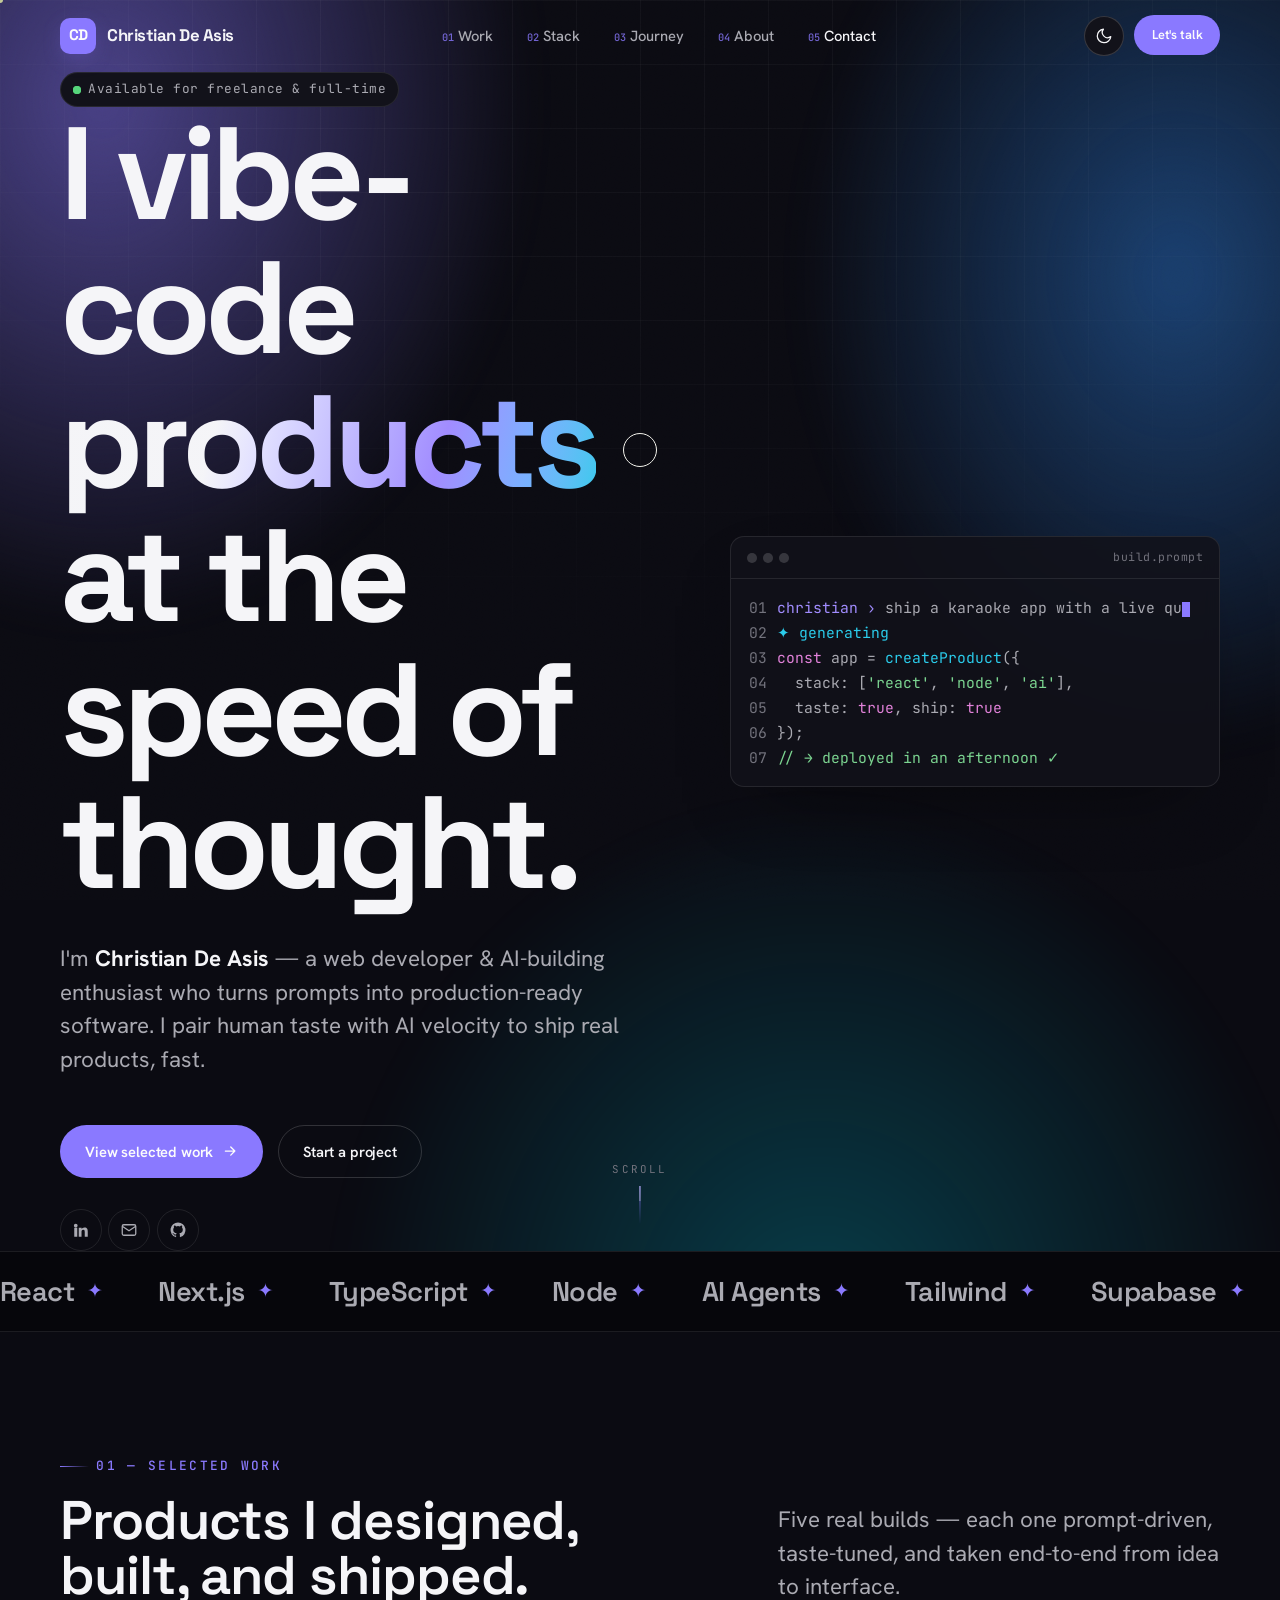
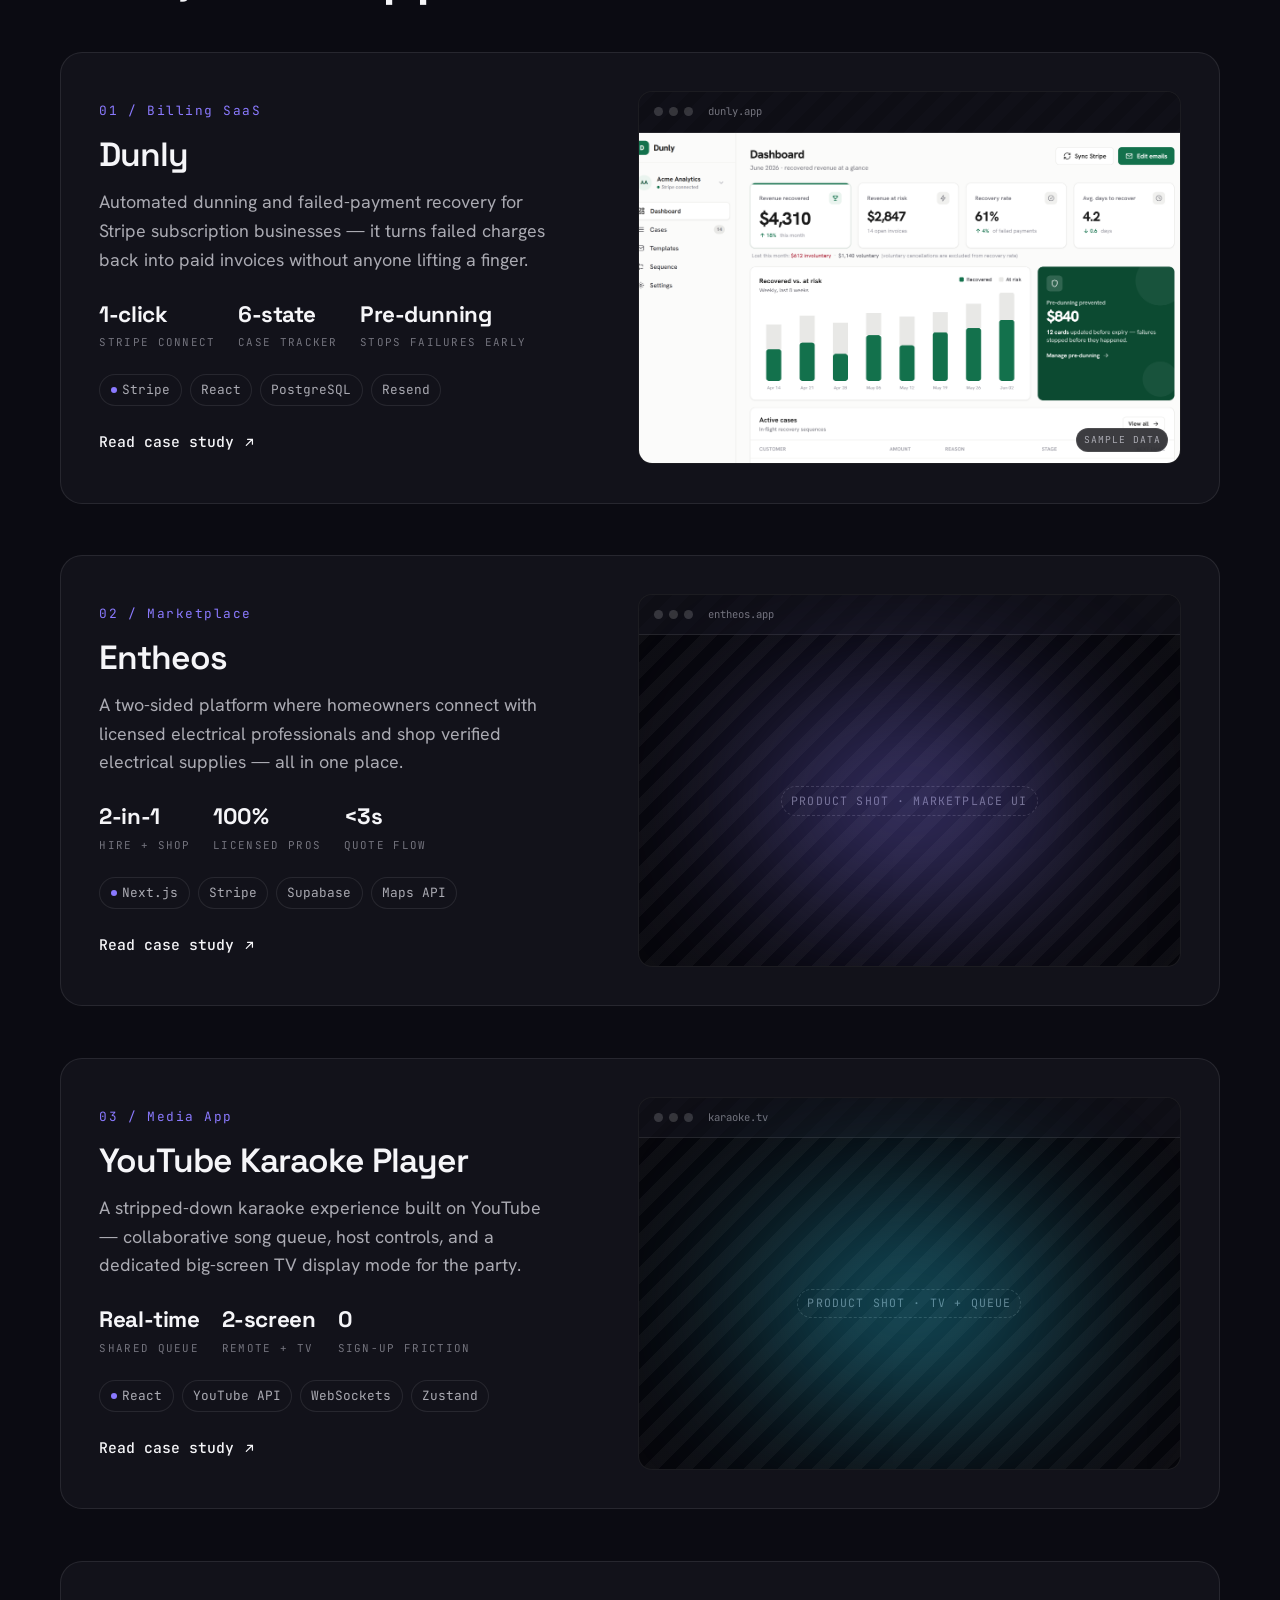
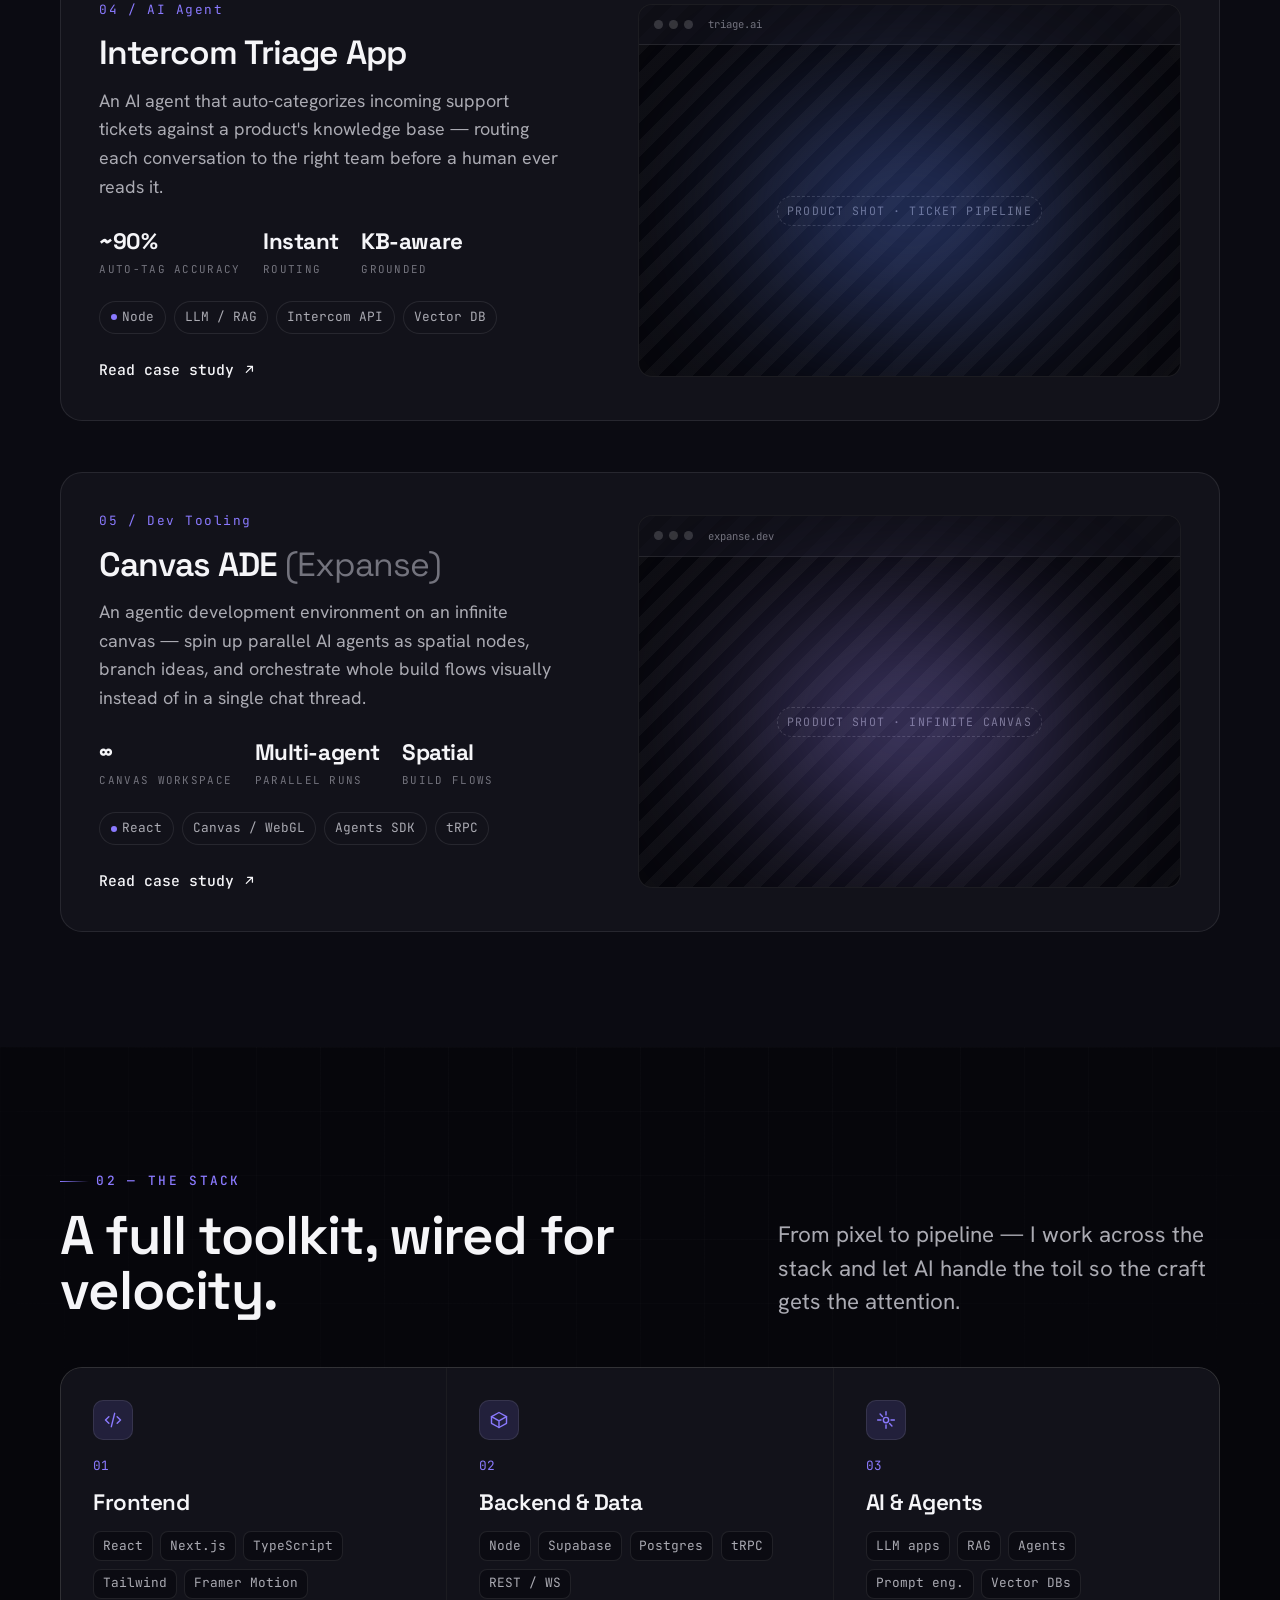
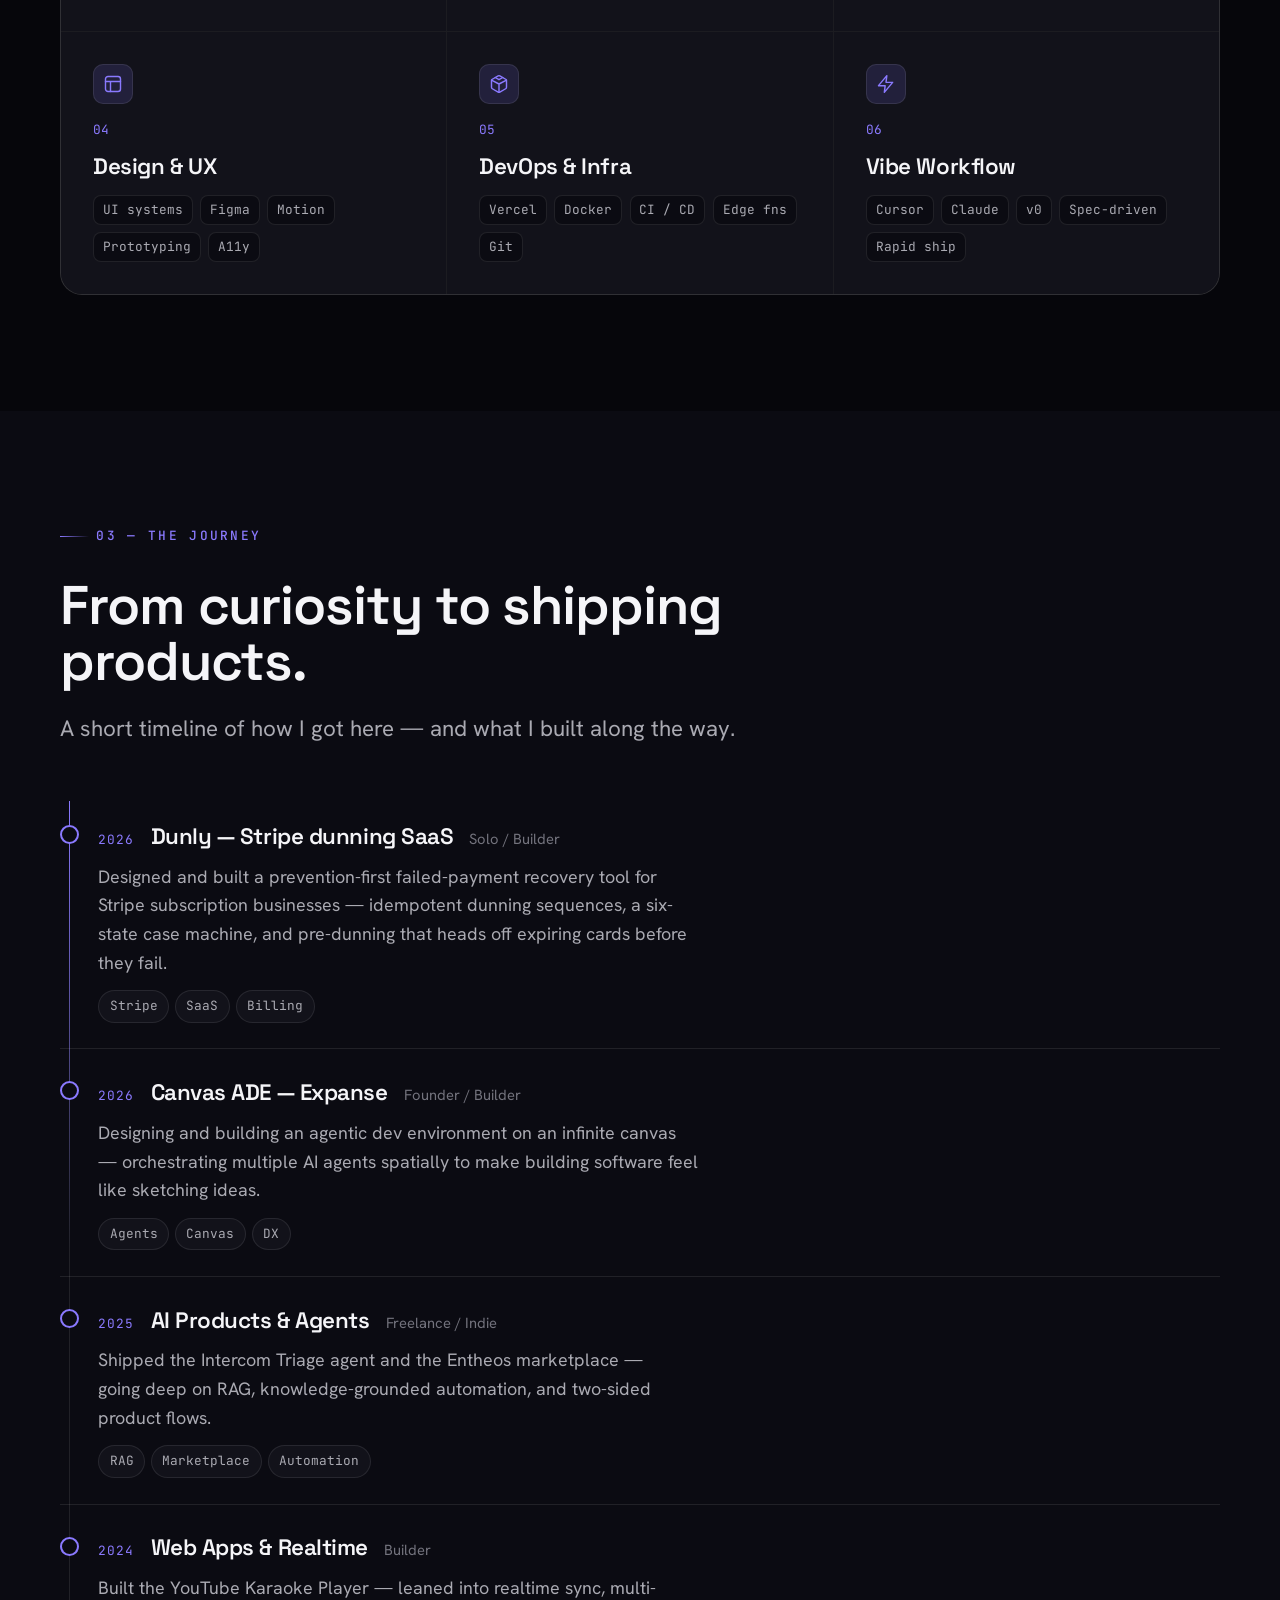
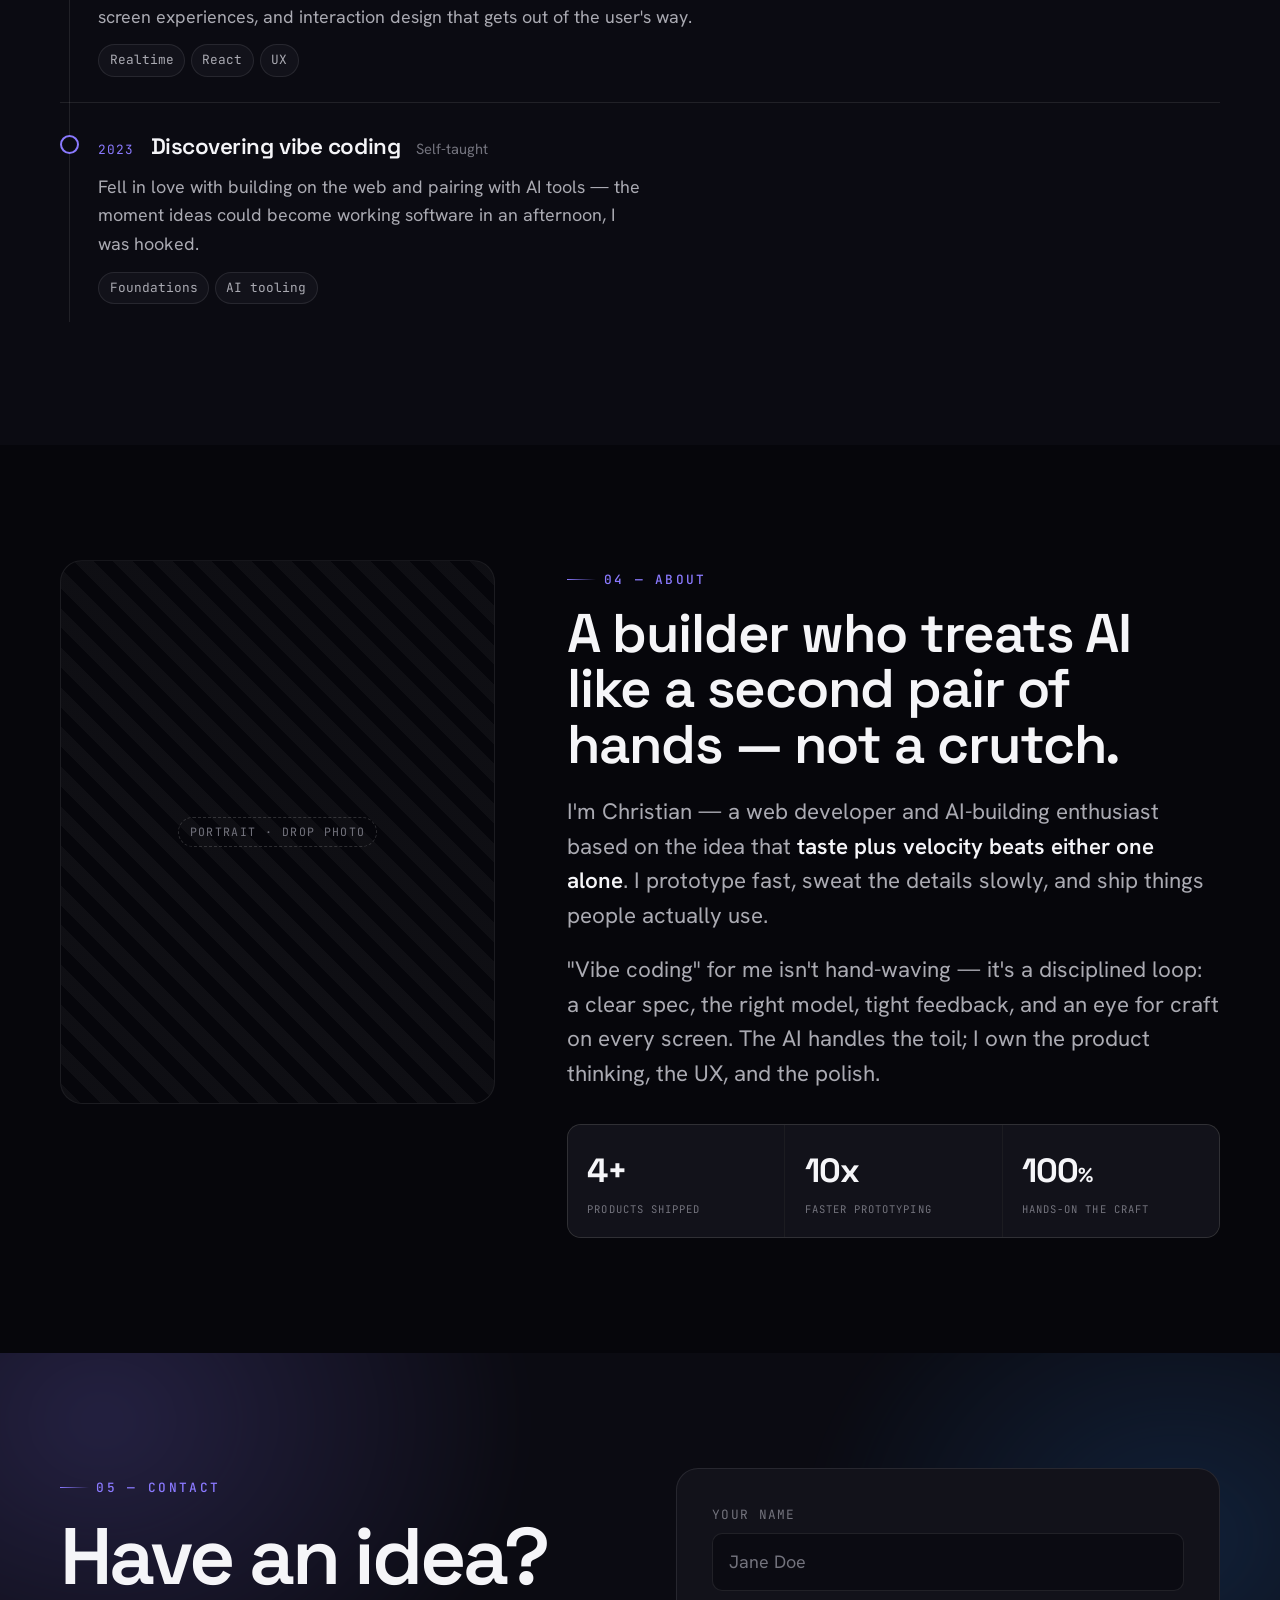
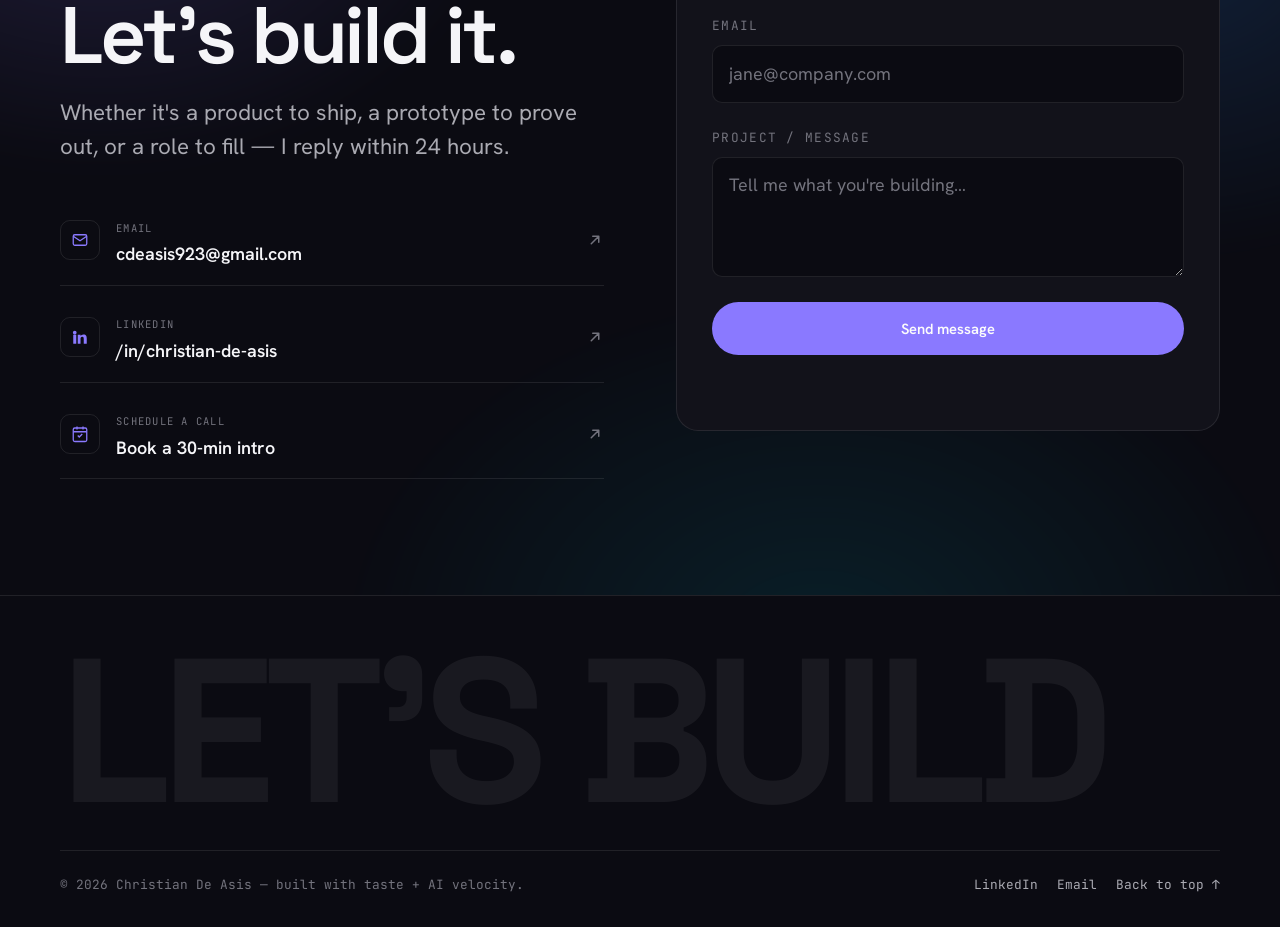
==== index.html @ cff709f7 "Initial commit: portfolio site + case studies" ====
<!DOCTYPE html>
<html lang="en" data-theme="dark">
<head>
<meta charset="UTF-8">
<meta name="viewport" content="width=device-width, initial-scale=1.0">
<title>Christian De Asis — AI Vibe Coder & Web Developer</title>
<meta name="description" content="Christian De Asis is a web developer and AI vibe coder turning prompts into production-ready software. Selected work: Entheos, YouTube Karaoke Player, Intercom Triage, Canvas ADE.">
<meta name="author" content="Christian De Asis">
<meta property="og:title" content="Christian De Asis — AI Vibe Coder & Web Developer">
<meta property="og:description" content="Turning prompts into production-ready software.">
<meta property="og:type" content="website">
<meta name="theme-color" content="#0c0c12">
<link rel="preconnect" href="https://fonts.googleapis.com">
<link rel="preconnect" href="https://fonts.gstatic.com" crossorigin>
<link rel="stylesheet" href="styles/portfolio.css?v=2">
</head>
<body>
<div class="progress"></div>
<div class="noise"></div>

<!-- ============ NAV ============ -->
<header class="nav">
  <div class="container nav-inner">
    <a href="#top" class="logo" aria-label="Christian De Asis — home">
      <span class="logo-mark">CD</span>
      <span class="hide-mobile">Christian&nbsp;De&nbsp;Asis</span>
    </a>
    <nav class="nav-links" aria-label="Primary">
      <a href="#work"><span class="num">01</span>Work</a>
      <a href="#skills"><span class="num">02</span>Stack</a>
      <a href="#timeline"><span class="num">03</span>Journey</a>
      <a href="#about"><span class="num">04</span>About</a>
      <a href="#contact"><span class="num">05</span>Contact</a>
    </nav>
    <div class="nav-right">
      <button class="theme-toggle" data-theme-toggle aria-label="Toggle color theme">
        <svg class="moon" viewBox="0 0 24 24" fill="none" stroke="currentColor" stroke-width="1.7" stroke-linecap="round" stroke-linejoin="round"><path d="M21 12.8A9 9 0 1 1 11.2 3a7 7 0 0 0 9.8 9.8Z"/></svg>
        <svg class="sun" viewBox="0 0 24 24" fill="none" stroke="currentColor" stroke-width="1.7" stroke-linecap="round" stroke-linejoin="round"><circle cx="12" cy="12" r="4.5"/><path d="M12 2v2M12 20v2M2 12h2M20 12h2M5 5l1.5 1.5M17.5 17.5 19 19M19 5l-1.5 1.5M6.5 17.5 5 19"/></svg>
      </button>
      <a href="#contact" class="btn btn-primary btn-sm hide-mobile" data-magnetic="0.3">Let's talk</a>
      <button class="menu-btn" data-menu-btn aria-label="Open menu"><span></span><span></span></button>
    </div>
  </div>
</header>

<!-- ============ MOBILE MENU ============ -->
<div class="mobile-menu">
  <a href="#work"><span class="num">01</span>Work</a>
  <a href="#skills"><span class="num">02</span>Stack</a>
  <a href="#timeline"><span class="num">03</span>Journey</a>
  <a href="#about"><span class="num">04</span>About</a>
  <a href="#contact"><span class="num">05</span>Contact</a>
</div>

<main id="top">

<!-- ============ HERO ============ -->
<section class="hero">
  <div class="hero-bg" aria-hidden="true">
    <div class="hero-mesh"></div>
    <div class="bg-grid"></div>
  </div>
  <div class="container hero-content">
    <div class="hero-grid">
      <div class="hero-left">
        <div data-reveal>
          <span class="avail"><span class="pulse"><i></i></span>Available for freelance &amp; full-time</span>
        </div>
        <h1 data-reveal style="--reveal-delay:.08s">
          I vibe-code <span class="gradient-text">products</span> at the speed of thought.
        </h1>
        <p class="lead hero-sub" data-reveal style="--reveal-delay:.16s">
          I'm <strong style="color:var(--text)">Christian De Asis</strong> — a web developer &amp; AI-building enthusiast who turns prompts into production-ready software. I pair human taste with AI velocity to ship real products, fast.
        </p>
        <div class="hero-cta" data-reveal style="--reveal-delay:.24s">
          <a href="#work" class="btn btn-primary" data-magnetic="0.35">
            View selected work
            <svg viewBox="0 0 24 24" fill="none" stroke="currentColor" stroke-width="2" stroke-linecap="round" stroke-linejoin="round"><path d="M5 12h14M13 6l6 6-6 6"/></svg>
          </a>
          <a href="#contact" class="btn btn-ghost" data-magnetic="0.25">Start a project</a>
        </div>
        <div class="hero-socials" data-reveal style="--reveal-delay:.3s">
          <a class="icon-link" href="https://www.linkedin.com/in/christian-de-asis-0092412aa/" target="_blank" rel="noopener" aria-label="LinkedIn">
            <svg viewBox="0 0 24 24" fill="currentColor"><path d="M4.98 3.5a2.5 2.5 0 1 1 0 5 2.5 2.5 0 0 1 0-5ZM3 9h4v12H3V9Zm6 0h3.8v1.7h.05c.53-1 1.83-2.05 3.77-2.05C20.4 8.65 21 11 21 14.1V21h-4v-6.1c0-1.45-.03-3.3-2-3.3-2 0-2.3 1.57-2.3 3.2V21H9V9Z"/></svg>
          </a>
          <a class="icon-link" href="mailto:cdeasis923@gmail.com" aria-label="Email">
            <svg viewBox="0 0 24 24" fill="none" stroke="currentColor" stroke-width="1.7"><rect x="3" y="5" width="18" height="14" rx="2"/><path d="m3 7 9 6 9-6"/></svg>
          </a>
          <a class="icon-link" href="#work" aria-label="GitHub">
            <svg viewBox="0 0 24 24" fill="currentColor"><path d="M12 2a10 10 0 0 0-3.16 19.49c.5.09.68-.22.68-.48l-.01-1.7c-2.78.6-3.37-1.34-3.37-1.34-.45-1.16-1.11-1.47-1.11-1.47-.91-.62.07-.6.07-.6 1 .07 1.53 1.03 1.53 1.03.9 1.53 2.36 1.09 2.94.83.09-.65.35-1.09.63-1.34-2.22-.25-4.55-1.11-4.55-4.94 0-1.09.39-1.98 1.03-2.68-.1-.25-.45-1.27.1-2.65 0 0 .84-.27 2.75 1.02a9.6 9.6 0 0 1 5 0c1.91-1.29 2.75-1.02 2.75-1.02.55 1.38.2 2.4.1 2.65.64.7 1.03 1.59 1.03 2.68 0 3.84-2.34 4.69-4.57 4.94.36.31.68.92.68 1.85l-.01 2.74c0 .27.18.58.69.48A10 10 0 0 0 12 2Z"/></svg>
          </a>
        </div>
      </div>

      <!-- Prompt card -->
      <div class="hero-right" data-reveal style="--reveal-delay:.2s">
        <div class="prompt-card" data-magnetic="0.06">
          <div class="prompt-top">
            <span class="dots"><i></i><i></i><i></i></span>
            <span class="file">build.prompt</span>
          </div>
          <div class="prompt-body">
            <div class="prompt-line"><span class="gut">01</span><span><span class="you">christian ›</span> <span data-type="ship a karaoke app with a live queue + TV display"></span><span class="caret"></span></span></div>
            <div class="prompt-line"><span class="gut">02</span><span class="tok-fn">✦ generating</span></div>
            <div class="prompt-line"><span class="gut">03</span><span><span class="tok-key">const</span> app = <span class="tok-fn">createProduct</span>({</span></div>
            <div class="prompt-line"><span class="gut">04</span><span>&nbsp;&nbsp;stack: [<span class="tok-str">'react'</span>, <span class="tok-str">'node'</span>, <span class="tok-str">'ai'</span>],</span></div>
            <div class="prompt-line"><span class="gut">05</span><span>&nbsp;&nbsp;taste: <span class="tok-key">true</span>, ship: <span class="tok-key">true</span></span></div>
            <div class="prompt-line"><span class="gut">06</span><span>});</span></div>
            <div class="prompt-line"><span class="gut">07</span><span class="tok-str">// → deployed in an afternoon ✓</span></div>
          </div>
        </div>
      </div>
    </div>
  </div>
  <div class="scroll-hint" aria-hidden="true">
    <span>Scroll</span>
    <span class="bar"></span>
  </div>
</section>

<!-- ============ TICKER ============ -->
<div class="ticker" aria-hidden="true">
  <div class="ticker-track">
    <span class="ticker-item">React<span class="star">✦</span></span>
    <span class="ticker-item">Next.js<span class="star">✦</span></span>
    <span class="ticker-item">TypeScript<span class="star">✦</span></span>
    <span class="ticker-item">Node<span class="star">✦</span></span>
    <span class="ticker-item">AI Agents<span class="star">✦</span></span>
    <span class="ticker-item">Tailwind<span class="star">✦</span></span>
    <span class="ticker-item">Supabase<span class="star">✦</span></span>
    <span class="ticker-item">Vibe Coding<span class="star">✦</span></span>
    <span class="ticker-item">React<span class="star">✦</span></span>
    <span class="ticker-item">Next.js<span class="star">✦</span></span>
    <span class="ticker-item">TypeScript<span class="star">✦</span></span>
    <span class="ticker-item">Node<span class="star">✦</span></span>
    <span class="ticker-item">AI Agents<span class="star">✦</span></span>
    <span class="ticker-item">Tailwind<span class="star">✦</span></span>
    <span class="ticker-item">Supabase<span class="star">✦</span></span>
    <span class="ticker-item">Vibe Coding<span class="star">✦</span></span>
  </div>
</div>

<!-- ============ WORK ============ -->
<section id="work" class="section-pad">
  <div class="container">
    <div class="section-head between" data-reveal>
      <div class="head-left">
        <span class="kicker">01 — Selected Work</span>
        <h2 style="margin-top:1rem">Products I designed, built, and shipped.</h2>
      </div>
      <p class="lead" style="max-width:34ch">Five real builds — each one prompt-driven, taste-tuned, and taken end-to-end from idea to interface.</p>
    </div>

    <div class="projects-list">

      <!-- Dunly -->
      <article class="project flip" data-reveal>
        <a href="work/dunly-dunning.html" class="project-media" aria-label="Open Dunly case study">
          <div class="mockup">
            <div class="mockup-bar"><i></i><i></i><i></i><span class="url">dunly.app</span></div>
            <div class="mockup-canvas has-shot">
              <img class="shot" src="screens/dunly-dunning-card.png" alt="Dunly recovery dashboard — recovered value, recovery rate, and pre-dunning prevention" loading="lazy" width="2560" height="1494">
              <span class="shot-badge">sample data</span>
            </div>
          </div>
        </a>
        <div class="project-body">
          <span class="project-index">01 / Billing SaaS</span>
          <h3>Dunly</h3>
          <p class="project-desc">Automated dunning and failed-payment recovery for Stripe subscription businesses — it turns failed charges back into paid invoices without anyone lifting a finger.</p>
          <div class="project-meta">
            <div class="metric"><span class="val">1-click</span><span class="lbl">Stripe connect</span></div>
            <div class="metric"><span class="val">6-state</span><span class="lbl">Case tracker</span></div>
            <div class="metric"><span class="val">Pre-dunning</span><span class="lbl">Stops failures early</span></div>
          </div>
          <div class="project-stack">
            <span class="chip"><span class="chip-dot"></span>Stripe</span>
            <span class="chip">React</span>
            <span class="chip">PostgreSQL</span>
            <span class="chip">Resend</span>
          </div>
          <div class="project-actions">
            <a href="work/dunly-dunning.html" class="link-arrow">Read case study <svg viewBox="0 0 24 24" fill="none" stroke="currentColor" stroke-width="2" stroke-linecap="round" stroke-linejoin="round"><path d="M7 17 17 7M9 7h8v8"/></svg></a>
          </div>
        </div>
      </article>

      <!-- Entheos -->
      <article class="project" data-reveal>
        <div class="project-body">
          <span class="project-index">02 / Marketplace</span>
          <h3>Entheos</h3>
          <p class="project-desc">A two-sided platform where homeowners connect with licensed electrical professionals and shop verified electrical supplies — all in one place.</p>
          <div class="project-meta">
            <div class="metric"><span class="val">2-in-1</span><span class="lbl">Hire + Shop</span></div>
            <div class="metric"><span class="val">100%</span><span class="lbl">Licensed pros</span></div>
            <div class="metric"><span class="val">&lt;3s</span><span class="lbl">Quote flow</span></div>
          </div>
          <div class="project-stack">
            <span class="chip"><span class="chip-dot"></span>Next.js</span>
            <span class="chip">Stripe</span>
            <span class="chip">Supabase</span>
            <span class="chip">Maps API</span>
          </div>
          <div class="project-actions">
            <a href="work/entheos.html" class="link-arrow">Read case study <svg viewBox="0 0 24 24" fill="none" stroke="currentColor" stroke-width="2" stroke-linecap="round" stroke-linejoin="round"><path d="M7 17 17 7M9 7h8v8"/></svg></a>
          </div>
        </div>
        <a href="work/entheos.html" class="project-media" aria-label="Open Entheos case study">
          <div class="mockup">
            <div class="mockup-bar"><i></i><i></i><i></i><span class="url">entheos.app</span></div>
            <div class="mockup-canvas"><div class="glow-orb" style="background:var(--violet)"></div><span class="mockup-label">product shot · marketplace UI</span></div>
          </div>
        </a>
      </article>

      <!-- Karaoke -->
      <article class="project flip" data-reveal>
        <a href="work/karaoke.html" class="project-media" aria-label="Open YouTube Karaoke Player case study">
          <div class="mockup">
            <div class="mockup-bar"><i></i><i></i><i></i><span class="url">karaoke.tv</span></div>
            <div class="mockup-canvas"><div class="glow-orb" style="background:var(--cyan)"></div><span class="mockup-label">product shot · TV + queue</span></div>
          </div>
        </a>
        <div class="project-body">
          <span class="project-index">03 / Media App</span>
          <h3>YouTube Karaoke Player</h3>
          <p class="project-desc">A stripped-down karaoke experience built on YouTube — collaborative song queue, host controls, and a dedicated big-screen TV display mode for the party.</p>
          <div class="project-meta">
            <div class="metric"><span class="val">Real-time</span><span class="lbl">Shared queue</span></div>
            <div class="metric"><span class="val">2-screen</span><span class="lbl">Remote + TV</span></div>
            <div class="metric"><span class="val">0</span><span class="lbl">Sign-up friction</span></div>
          </div>
          <div class="project-stack">
            <span class="chip"><span class="chip-dot"></span>React</span>
            <span class="chip">YouTube API</span>
            <span class="chip">WebSockets</span>
            <span class="chip">Zustand</span>
          </div>
          <div class="project-actions">
            <a href="work/karaoke.html" class="link-arrow">Read case study <svg viewBox="0 0 24 24" fill="none" stroke="currentColor" stroke-width="2" stroke-linecap="round" stroke-linejoin="round"><path d="M7 17 17 7M9 7h8v8"/></svg></a>
          </div>
        </div>
      </article>

      <!-- Triage -->
      <article class="project" data-reveal>
        <div class="project-body">
          <span class="project-index">04 / AI Agent</span>
          <h3>Intercom Triage App</h3>
          <p class="project-desc">An AI agent that auto-categorizes incoming support tickets against a product's knowledge base — routing each conversation to the right team before a human ever reads it.</p>
          <div class="project-meta">
            <div class="metric"><span class="val">~90%</span><span class="lbl">Auto-tag accuracy</span></div>
            <div class="metric"><span class="val">Instant</span><span class="lbl">Routing</span></div>
            <div class="metric"><span class="val">KB-aware</span><span class="lbl">Grounded</span></div>
          </div>
          <div class="project-stack">
            <span class="chip"><span class="chip-dot"></span>Node</span>
            <span class="chip">LLM / RAG</span>
            <span class="chip">Intercom API</span>
            <span class="chip">Vector DB</span>
          </div>
          <div class="project-actions">
            <a href="work/triage.html" class="link-arrow">Read case study <svg viewBox="0 0 24 24" fill="none" stroke="currentColor" stroke-width="2" stroke-linecap="round" stroke-linejoin="round"><path d="M7 17 17 7M9 7h8v8"/></svg></a>
          </div>
        </div>
        <a href="work/triage.html" class="project-media" aria-label="Open Intercom Triage case study">
          <div class="mockup">
            <div class="mockup-bar"><i></i><i></i><i></i><span class="url">triage.ai</span></div>
            <div class="mockup-canvas"><div class="glow-orb" style="background:var(--indigo)"></div><span class="mockup-label">product shot · ticket pipeline</span></div>
          </div>
        </a>
      </article>

      <!-- Canvas ADE -->
      <article class="project flip" data-reveal>
        <a href="work/canvas-ade.html" class="project-media" aria-label="Open Canvas ADE case study">
          <div class="mockup">
            <div class="mockup-bar"><i></i><i></i><i></i><span class="url">expanse.dev</span></div>
            <div class="mockup-canvas"><div class="glow-orb" style="background:var(--violet-bright)"></div><span class="mockup-label">product shot · infinite canvas</span></div>
          </div>
        </a>
        <div class="project-body">
          <span class="project-index">05 / Dev Tooling</span>
          <h3>Canvas ADE <span style="color:var(--text-faint);font-weight:400">(Expanse)</span></h3>
          <p class="project-desc">An agentic development environment on an infinite canvas — spin up parallel AI agents as spatial nodes, branch ideas, and orchestrate whole build flows visually instead of in a single chat thread.</p>
          <div class="project-meta">
            <div class="metric"><span class="val">∞</span><span class="lbl">Canvas workspace</span></div>
            <div class="metric"><span class="val">Multi-agent</span><span class="lbl">Parallel runs</span></div>
            <div class="metric"><span class="val">Spatial</span><span class="lbl">Build flows</span></div>
          </div>
          <div class="project-stack">
            <span class="chip"><span class="chip-dot"></span>React</span>
            <span class="chip">Canvas / WebGL</span>
            <span class="chip">Agents SDK</span>
            <span class="chip">tRPC</span>
          </div>
          <div class="project-actions">
            <a href="work/canvas-ade.html" class="link-arrow">Read case study <svg viewBox="0 0 24 24" fill="none" stroke="currentColor" stroke-width="2" stroke-linecap="round" stroke-linejoin="round"><path d="M7 17 17 7M9 7h8v8"/></svg></a>
          </div>
        </div>
      </article>

    </div>
  </div>
</section>

<!-- ============ SKILLS ============ -->
<section id="skills" class="section-pad" style="background:var(--bg-deep)">
  <div class="bg-grid" aria-hidden="true" style="opacity:.5"></div>
  <div class="container" style="position:relative;z-index:1">
    <div class="section-head between" data-reveal>
      <div class="head-left">
        <span class="kicker">02 — The Stack</span>
        <h2 style="margin-top:1rem">A full toolkit, wired for velocity.</h2>
      </div>
      <p class="lead" style="max-width:34ch">From pixel to pipeline — I work across the stack and let AI handle the toil so the craft gets the attention.</p>
    </div>

    <div class="skills-grid" data-stagger="0.07">
      <div class="skill-cell" data-reveal>
        <div class="icon"><svg viewBox="0 0 24 24" fill="none" stroke="currentColor" stroke-width="1.7" stroke-linecap="round" stroke-linejoin="round"><path d="m7 8-4 4 4 4M17 8l4 4-4 4M14 4l-4 16"/></svg></div>
        <span class="num">01</span>
        <h3>Frontend</h3>
        <div class="skill-tags">
          <span class="skill-tag">React</span><span class="skill-tag">Next.js</span><span class="skill-tag">TypeScript</span><span class="skill-tag">Tailwind</span><span class="skill-tag">Framer Motion</span>
        </div>
      </div>
      <div class="skill-cell" data-reveal>
        <div class="icon"><svg viewBox="0 0 24 24" fill="none" stroke="currentColor" stroke-width="1.7" stroke-linecap="round" stroke-linejoin="round"><path d="m12 3 9 5v8l-9 5-9-5V8l9-5Z"/><path d="m3 8 9 5 9-5M12 21V13"/></svg></div>
        <span class="num">02</span>
        <h3>Backend &amp; Data</h3>
        <div class="skill-tags">
          <span class="skill-tag">Node</span><span class="skill-tag">Supabase</span><span class="skill-tag">Postgres</span><span class="skill-tag">tRPC</span><span class="skill-tag">REST / WS</span>
        </div>
      </div>
      <div class="skill-cell" data-reveal>
        <div class="icon"><svg viewBox="0 0 24 24" fill="none" stroke="currentColor" stroke-width="1.7" stroke-linecap="round" stroke-linejoin="round"><path d="M12 2v4M12 18v4M4.9 4.9l2.8 2.8M16.3 16.3l2.8 2.8M2 12h4M18 12h4"/><circle cx="12" cy="12" r="3.2"/></svg></div>
        <span class="num">03</span>
        <h3>AI &amp; Agents</h3>
        <div class="skill-tags">
          <span class="skill-tag">LLM apps</span><span class="skill-tag">RAG</span><span class="skill-tag">Agents</span><span class="skill-tag">Prompt eng.</span><span class="skill-tag">Vector DBs</span>
        </div>
      </div>
      <div class="skill-cell" data-reveal>
        <div class="icon"><svg viewBox="0 0 24 24" fill="none" stroke="currentColor" stroke-width="1.7" stroke-linecap="round" stroke-linejoin="round"><rect x="3" y="3" width="18" height="18" rx="3"/><path d="M3 9h18M9 21V9"/></svg></div>
        <span class="num">04</span>
        <h3>Design &amp; UX</h3>
        <div class="skill-tags">
          <span class="skill-tag">UI systems</span><span class="skill-tag">Figma</span><span class="skill-tag">Motion</span><span class="skill-tag">Prototyping</span><span class="skill-tag">A11y</span>
        </div>
      </div>
      <div class="skill-cell" data-reveal>
        <div class="icon"><svg viewBox="0 0 24 24" fill="none" stroke="currentColor" stroke-width="1.7" stroke-linecap="round" stroke-linejoin="round"><path d="M21 16V8a2 2 0 0 0-1-1.7l-7-4a2 2 0 0 0-2 0l-7 4A2 2 0 0 0 3 8v8a2 2 0 0 0 1 1.7l7 4a2 2 0 0 0 2 0l7-4A2 2 0 0 0 21 16Z"/><path d="M7.5 4.2 12 6.8l4.5-2.6M3 7.3 12 12l9-4.7M12 22V12"/></svg></div>
        <span class="num">05</span>
        <h3>DevOps &amp; Infra</h3>
        <div class="skill-tags">
          <span class="skill-tag">Vercel</span><span class="skill-tag">Docker</span><span class="skill-tag">CI / CD</span><span class="skill-tag">Edge fns</span><span class="skill-tag">Git</span>
        </div>
      </div>
      <div class="skill-cell" data-reveal>
        <div class="icon"><svg viewBox="0 0 24 24" fill="none" stroke="currentColor" stroke-width="1.7" stroke-linecap="round" stroke-linejoin="round"><path d="M13 2 3 14h8l-1 8 10-12h-8l1-8Z"/></svg></div>
        <span class="num">06</span>
        <h3>Vibe Workflow</h3>
        <div class="skill-tags">
          <span class="skill-tag">Cursor</span><span class="skill-tag">Claude</span><span class="skill-tag">v0</span><span class="skill-tag">Spec-driven</span><span class="skill-tag">Rapid ship</span>
        </div>
      </div>
    </div>
  </div>
</section>

<!-- ============ TIMELINE ============ -->
<section id="timeline" class="section-pad">
  <div class="container">
    <div class="section-head" data-reveal>
      <span class="kicker">03 — The Journey</span>
      <h2 style="margin-top:1rem">From curiosity to shipping products.</h2>
      <p class="lead" style="margin-top:.4rem">A short timeline of how I got here — and what I built along the way.</p>
    </div>

    <div class="timeline" data-stagger="0.06">
      <div class="tl-item" data-reveal>
        <div class="tl-head"><span class="tl-year">2026</span><span class="tl-role">Dunly — Stripe dunning SaaS</span><span class="tl-org">Solo / Builder</span></div>
        <p class="tl-desc">Designed and built a prevention-first failed-payment recovery tool for Stripe subscription businesses — idempotent dunning sequences, a six-state case machine, and pre-dunning that heads off expiring cards before they fail.</p>
        <div class="tl-tags"><span class="chip">Stripe</span><span class="chip">SaaS</span><span class="chip">Billing</span></div>
      </div>
      <div class="tl-item" data-reveal>
        <div class="tl-head"><span class="tl-year">2026</span><span class="tl-role">Canvas ADE — Expanse</span><span class="tl-org">Founder / Builder</span></div>
        <p class="tl-desc">Designing and building an agentic dev environment on an infinite canvas — orchestrating multiple AI agents spatially to make building software feel like sketching ideas.</p>
        <div class="tl-tags"><span class="chip">Agents</span><span class="chip">Canvas</span><span class="chip">DX</span></div>
      </div>
      <div class="tl-item" data-reveal>
        <div class="tl-head"><span class="tl-year">2025</span><span class="tl-role">AI Products &amp; Agents</span><span class="tl-org">Freelance / Indie</span></div>
        <p class="tl-desc">Shipped the Intercom Triage agent and the Entheos marketplace — going deep on RAG, knowledge-grounded automation, and two-sided product flows.</p>
        <div class="tl-tags"><span class="chip">RAG</span><span class="chip">Marketplace</span><span class="chip">Automation</span></div>
      </div>
      <div class="tl-item" data-reveal>
        <div class="tl-head"><span class="tl-year">2024</span><span class="tl-role">Web Apps &amp; Realtime</span><span class="tl-org">Builder</span></div>
        <p class="tl-desc">Built the YouTube Karaoke Player — leaned into realtime sync, multi-screen experiences, and interaction design that gets out of the user's way.</p>
        <div class="tl-tags"><span class="chip">Realtime</span><span class="chip">React</span><span class="chip">UX</span></div>
      </div>
      <div class="tl-item" data-reveal>
        <div class="tl-head"><span class="tl-year">2023</span><span class="tl-role">Discovering vibe coding</span><span class="tl-org">Self-taught</span></div>
        <p class="tl-desc">Fell in love with building on the web and pairing with AI tools — the moment ideas could become working software in an afternoon, I was hooked.</p>
        <div class="tl-tags"><span class="chip">Foundations</span><span class="chip">AI tooling</span></div>
      </div>
    </div>
  </div>
</section>

<!-- ============ ABOUT ============ -->
<section id="about" class="section-pad" style="background:var(--bg-deep)">
  <div class="container">
    <div class="about-grid">
      <div class="portrait" data-reveal data-reveal-clip>
        <div class="ph"><span>portrait · drop photo</span></div>
      </div>
      <div class="about-copy" data-reveal style="--reveal-delay:.1s">
        <span class="kicker">04 — About</span>
        <h2 style="margin:1rem 0 1.4rem;font-size:var(--fs-2xl)">A builder who treats AI like a second pair of hands — not a crutch.</h2>
        <p>I'm Christian — a web developer and AI-building enthusiast based on the idea that <strong>taste plus velocity beats either one alone</strong>. I prototype fast, sweat the details slowly, and ship things people actually use.</p>
        <p>"Vibe coding" for me isn't hand-waving — it's a disciplined loop: a clear spec, the right model, tight feedback, and an eye for craft on every screen. The AI handles the toil; I own the product thinking, the UX, and the polish.</p>
        <div class="stats-row" data-reveal>
          <div class="stat-cell"><span class="big"><span data-count="4">0</span>+</span><span class="cap">Products shipped</span></div>
          <div class="stat-cell"><span class="big"><span data-count="10">0</span>x</span><span class="cap">Faster prototyping</span></div>
          <div class="stat-cell"><span class="big">100<span style="font-size:.6em">%</span></span><span class="cap">Hands-on the craft</span></div>
        </div>
      </div>
    </div>
  </div>
</section>

<!-- ============ CONTACT ============ -->
<section id="contact" class="section-pad contact">
  <div class="hero-mesh" aria-hidden="true" style="opacity:.4"></div>
  <div class="container" style="position:relative;z-index:1">
    <div class="contact-grid">
      <div class="contact-head" data-reveal>
        <span class="kicker">05 — Contact</span>
        <h2 style="margin-top:1.2rem">Have an idea?<br>Let's build it.</h2>
        <p class="lead" style="margin-top:1.4rem;max-width:42ch">Whether it's a product to ship, a prototype to prove out, or a role to fill — I reply within 24 hours.</p>

        <div class="contact-channels">
          <a class="channel" href="mailto:cdeasis923@gmail.com">
            <span class="c-ic"><svg viewBox="0 0 24 24" fill="none" stroke="currentColor" stroke-width="1.7"><rect x="3" y="5" width="18" height="14" rx="2"/><path d="m3 7 9 6 9-6"/></svg></span>
            <span><span class="c-label">Email</span><br><span class="c-val">cdeasis923@gmail.com</span></span>
            <span class="c-arrow"><svg viewBox="0 0 24 24" width="18" height="18" fill="none" stroke="currentColor" stroke-width="2" stroke-linecap="round" stroke-linejoin="round"><path d="M7 17 17 7M9 7h8v8"/></svg></span>
          </a>
          <a class="channel" href="https://www.linkedin.com/in/christian-de-asis-0092412aa/" target="_blank" rel="noopener">
            <span class="c-ic"><svg viewBox="0 0 24 24" fill="currentColor"><path d="M4.98 3.5a2.5 2.5 0 1 1 0 5 2.5 2.5 0 0 1 0-5ZM3 9h4v12H3V9Zm6 0h3.8v1.7h.05c.53-1 1.83-2.05 3.77-2.05C20.4 8.65 21 11 21 14.1V21h-4v-6.1c0-1.45-.03-3.3-2-3.3-2 0-2.3 1.57-2.3 3.2V21H9V9Z"/></svg></span>
            <span><span class="c-label">LinkedIn</span><br><span class="c-val">/in/christian-de-asis</span></span>
            <span class="c-arrow"><svg viewBox="0 0 24 24" width="18" height="18" fill="none" stroke="currentColor" stroke-width="2" stroke-linecap="round" stroke-linejoin="round"><path d="M7 17 17 7M9 7h8v8"/></svg></span>
          </a>
          <a class="channel" href="mailto:cdeasis923@gmail.com?subject=Let's%20schedule%20a%20call">
            <span class="c-ic"><svg viewBox="0 0 24 24" fill="none" stroke="currentColor" stroke-width="1.7"><rect x="3" y="4" width="18" height="18" rx="2"/><path d="M3 9h18M8 2v4M16 2v4M9 14l2 2 4-4"/></svg></span>
            <span><span class="c-label">Schedule a call</span><br><span class="c-val">Book a 30-min intro</span></span>
            <span class="c-arrow"><svg viewBox="0 0 24 24" width="18" height="18" fill="none" stroke="currentColor" stroke-width="2" stroke-linecap="round" stroke-linejoin="round"><path d="M7 17 17 7M9 7h8v8"/></svg></span>
          </a>
        </div>
      </div>

      <form class="form" data-contact-form novalidate data-reveal style="--reveal-delay:.1s">
        <div class="field">
          <label for="name">Your name</label>
          <input type="text" id="name" name="name" placeholder="Jane Doe" autocomplete="name">
          <span class="err">// name is required</span>
        </div>
        <div class="field">
          <label for="email">Email</label>
          <input type="email" id="email" name="email" placeholder="jane@company.com" autocomplete="email">
          <span class="err">// enter a valid email</span>
        </div>
        <div class="field">
          <label for="message">Project / message</label>
          <textarea id="message" name="message" placeholder="Tell me what you're building…"></textarea>
          <span class="err">// a few more words, please</span>
        </div>
        <button type="submit" class="btn btn-primary btn-block" data-magnetic="0.2">Send message</button>
        <p class="form-status" role="status" aria-live="polite"></p>
      </form>
    </div>
  </div>
</section>

</main>

<!-- ============ FOOTER ============ -->
<footer class="footer">
  <div class="container">
    <div style="overflow:hidden"><div class="footer-big">LET'S BUILD</div></div>
    <div class="footer-bottom">
      <span class="muted">© <span data-year></span> Christian De Asis — built with taste + AI velocity.</span>
      <div class="footer-links">
        <a href="https://www.linkedin.com/in/christian-de-asis-0092412aa/" target="_blank" rel="noopener">LinkedIn</a>
        <a href="mailto:cdeasis923@gmail.com">Email</a>
        <a href="#top">Back to top ↑</a>
      </div>
    </div>
  </div>
</footer>

<script src="scripts/portfolio.js?v=2"></script>
</body>
</html>
---- styles/portfolio.css ----
/* =============================================================
   Christian De Asis — Portfolio Design System
   Dark-first · Signal Violet · Grotesk
   ============================================================= */

/* ---------- Fonts ---------- */
@import url('https://fonts.googleapis.com/css2?family=Space+Grotesk:wght@400;500;600;700&family=Hanken+Grotesk:wght@400;500;600;700;800&family=JetBrains+Mono:wght@400;500;600&display=swap');

/* ---------- Reset ---------- */
*, *::before, *::after { box-sizing: border-box; margin: 0; padding: 0; }
html { -webkit-text-size-adjust: 100%; scroll-behavior: smooth; }
@media (prefers-reduced-motion: reduce) { html { scroll-behavior: auto; } }
body { min-height: 100%; }
img, svg, video { display: block; max-width: 100%; }
button, input, textarea, select { font: inherit; color: inherit; }
a { color: inherit; text-decoration: none; }
ul { list-style: none; }
:focus-visible { outline: 2px solid var(--accent); outline-offset: 3px; border-radius: 4px; }

/* ============================================================= */
/*  TOKENS                                                        */
/* ============================================================= */
:root {
  /* Type families */
  --font-display: 'Space Grotesk', system-ui, sans-serif;
  --font-body: 'Hanken Grotesk', system-ui, sans-serif;
  --font-mono: 'JetBrains Mono', ui-monospace, monospace;

  /* Fluid type scale */
  --fs-mono: clamp(0.7rem, 0.66rem + 0.2vw, 0.8rem);
  --fs-sm:   clamp(0.84rem, 0.8rem + 0.2vw, 0.92rem);
  --fs-base: clamp(1rem, 0.95rem + 0.25vw, 1.12rem);
  --fs-lg:   clamp(1.18rem, 1.05rem + 0.6vw, 1.4rem);
  --fs-xl:   clamp(1.5rem, 1.2rem + 1.4vw, 2.1rem);
  --fs-2xl:  clamp(2rem, 1.4rem + 2.8vw, 3.4rem);
  --fs-3xl:  clamp(2.6rem, 1.4rem + 5.2vw, 5rem);
  --fs-display: clamp(3.2rem, 1rem + 9vw, 8.5rem);

  /* Spacing rhythm */
  --space-1: 0.5rem;  --space-2: 0.75rem; --space-3: 1rem;
  --space-4: 1.5rem;  --space-5: 2rem;    --space-6: 3rem;
  --space-7: 4.5rem;  --space-8: 7rem;    --space-9: 10rem;

  --container: 1240px;
  --container-narrow: 820px;
  --radius: 14px;
  --radius-lg: 22px;
  --radius-pill: 999px;

  --ease: cubic-bezier(0.22, 1, 0.36, 1);
  --ease-in-out: cubic-bezier(0.65, 0, 0.35, 1);
  --dur: 0.6s;

  /* Accent (shared across themes) */
  --violet: oklch(0.66 0.2 285);
  --violet-bright: oklch(0.72 0.19 288);
  --indigo: oklch(0.64 0.18 268);
  --cyan: oklch(0.78 0.13 215);
}

/* ---------- Dark theme (default) ---------- */
:root, [data-theme="dark"] {
  --bg:        oklch(0.155 0.014 285);
  --bg-deep:   oklch(0.125 0.012 285);
  --surface:   oklch(0.188 0.016 285);
  --surface-2: oklch(0.225 0.018 285);
  --line:      oklch(1 0 0 / 0.09);
  --line-strong: oklch(1 0 0 / 0.16);
  --text:      oklch(0.97 0.004 285);
  --text-dim:  oklch(0.74 0.012 285);
  --text-faint: oklch(0.56 0.014 285);
  --accent:    var(--violet);
  --accent-bright: var(--violet-bright);
  --accent-ink: oklch(0.99 0 0);
  --accent-soft: oklch(0.66 0.2 285 / 0.14);
  --glow: oklch(0.66 0.2 285 / 0.35);
  --grid-line: oklch(1 0 0 / 0.035);
  --noise-opacity: 0.04;
  color-scheme: dark;
}

/* ---------- Light theme ---------- */
[data-theme="light"] {
  --bg:        oklch(0.975 0.004 285);
  --bg-deep:   oklch(0.95 0.005 285);
  --surface:   oklch(1 0 0);
  --surface-2: oklch(0.97 0.004 285);
  --line:      oklch(0 0 0 / 0.1);
  --line-strong: oklch(0 0 0 / 0.18);
  --text:      oklch(0.21 0.012 285);
  --text-dim:  oklch(0.42 0.014 285);
  --text-faint: oklch(0.55 0.014 285);
  --accent:    oklch(0.54 0.22 285);
  --accent-bright: oklch(0.5 0.23 286);
  --accent-ink: oklch(0.99 0 0);
  --accent-soft: oklch(0.54 0.22 285 / 0.1);
  --glow: oklch(0.6 0.2 285 / 0.22);
  --grid-line: oklch(0 0 0 / 0.04);
  --noise-opacity: 0.025;
  color-scheme: light;
}

/* ============================================================= */
/*  BASE                                                          */
/* ============================================================= */
body {
  font-family: var(--font-body);
  font-size: var(--fs-base);
  line-height: 1.6;
  color: var(--text);
  background: var(--bg);
  font-weight: 400;
  -webkit-font-smoothing: antialiased;
  text-rendering: optimizeLegibility;
  overflow-x: hidden;
  transition: background-color 0.5s var(--ease), color 0.5s var(--ease);
}

h1, h2, h3, h4 { font-family: var(--font-display); font-weight: 600; line-height: 1.02; letter-spacing: -0.02em; }

/* selection */
::selection { background: var(--accent); color: var(--accent-ink); }

/* ---------- Layout ---------- */
.container { width: 100%; max-width: var(--container); margin-inline: auto; padding-inline: clamp(1.2rem, 4vw, 2.5rem); }
.narrow { max-width: var(--container-narrow); }
section { position: relative; }
.section-pad { padding-block: clamp(4.5rem, 9vw, 9rem); }

/* ---------- Utility text ---------- */
.kicker {
  font-family: var(--font-mono);
  font-size: var(--fs-mono);
  letter-spacing: 0.18em;
  text-transform: uppercase;
  color: var(--accent);
  font-weight: 500;
  display: inline-flex;
  align-items: center;
  gap: 0.6em;
}
.kicker::before {
  content: "";
  width: 1.8rem; height: 1px;
  background: linear-gradient(90deg, var(--accent), transparent);
}
.kicker.center::before { display: none; }
.eyebrow {
  font-family: var(--font-mono);
  font-size: var(--fs-mono);
  letter-spacing: 0.16em;
  text-transform: uppercase;
  color: var(--text-faint);
}
.lead { font-size: var(--fs-lg); color: var(--text-dim); line-height: 1.5; text-wrap: pretty; }
.gradient-text {
  background: linear-gradient(105deg, var(--text) 30%, var(--accent-bright) 70%, var(--cyan));
  -webkit-background-clip: text; background-clip: text;
  -webkit-text-fill-color: transparent; color: transparent;
}

/* ---------- Section heading block ---------- */
.section-head { display: flex; flex-direction: column; gap: var(--space-3); max-width: 720px; }
.section-head h2 { font-size: var(--fs-2xl); }
.section-head.between { max-width: none; }
@media (min-width: 800px) {
  .section-head.between { flex-direction: row; align-items: flex-end; justify-content: space-between; gap: var(--space-5); }
  .section-head.between .head-left { max-width: 640px; }
}

/* ============================================================= */
/*  BUTTONS                                                       */
/* ============================================================= */
.btn {
  --pad-y: 0.85rem; --pad-x: 1.5rem;
  position: relative;
  display: inline-flex; align-items: center; justify-content: center; gap: 0.6em;
  padding: var(--pad-y) var(--pad-x);
  font-family: var(--font-body);
  font-size: var(--fs-sm); font-weight: 600;
  letter-spacing: -0.01em;
  border-radius: var(--radius-pill);
  border: 1px solid transparent;
  cursor: pointer;
  white-space: nowrap;
  transition: transform 0.25s var(--ease), background-color 0.3s var(--ease), border-color 0.3s var(--ease), color 0.3s var(--ease), box-shadow 0.3s var(--ease);
  will-change: transform;
}
.btn svg { width: 1.1em; height: 1.1em; transition: transform 0.3s var(--ease); }
.btn-primary {
  background: var(--accent); color: var(--accent-ink);
  box-shadow: 0 0 0 0 var(--glow);
}
.btn-primary:hover { background: var(--accent-bright); box-shadow: 0 10px 40px -8px var(--glow); }
.btn-primary:hover svg { transform: translateX(3px); }
.btn-ghost {
  background: transparent; color: var(--text);
  border-color: var(--line-strong);
}
.btn-ghost:hover { background: var(--surface); border-color: var(--text-faint); }
.btn-sm { --pad-y: 0.55rem; --pad-x: 1.05rem; font-size: var(--fs-mono); }
.btn-block { width: 100%; }

/* ---------- Chips / tags ---------- */
.chip {
  display: inline-flex; align-items: center; gap: 0.45em;
  font-family: var(--font-mono);
  font-size: var(--fs-mono);
  padding: 0.4em 0.8em;
  border-radius: var(--radius-pill);
  border: 1px solid var(--line);
  background: var(--surface);
  color: var(--text-dim);
  white-space: nowrap;
}
.chip-dot { width: 6px; height: 6px; border-radius: 50%; background: var(--accent); }

/* ---------- Links ---------- */
.link-arrow {
  display: inline-flex; align-items: center; gap: 0.5em;
  font-family: var(--font-mono); font-size: var(--fs-sm); font-weight: 500;
  color: var(--text); position: relative;
}
.link-arrow svg { width: 1em; height: 1em; transition: transform 0.3s var(--ease); }
.link-arrow::after {
  content: ""; position: absolute; left: 0; bottom: -3px; height: 1px; width: 0;
  background: var(--accent); transition: width 0.35s var(--ease);
}
.link-arrow:hover::after { width: 100%; }
.link-arrow:hover svg { transform: translate(3px, -3px); }

/* ============================================================= */
/*  DECOR: grid, noise, glow                                      */
/* ============================================================= */
.bg-grid {
  position: absolute; inset: 0; pointer-events: none; z-index: 0;
  background-image:
    linear-gradient(var(--grid-line) 1px, transparent 1px),
    linear-gradient(90deg, var(--grid-line) 1px, transparent 1px);
  background-size: 64px 64px;
  -webkit-mask-image: radial-gradient(ellipse 90% 70% at 50% 0%, #000 30%, transparent 80%);
          mask-image: radial-gradient(ellipse 90% 70% at 50% 0%, #000 30%, transparent 80%);
}
.noise {
  position: fixed; inset: 0; z-index: 1; pointer-events: none;
  opacity: var(--noise-opacity); mix-blend-mode: overlay;
  background-image: url("data:image/svg+xml,%3Csvg xmlns='http://www.w3.org/2000/svg' width='200' height='200'%3E%3Cfilter id='n'%3E%3CfeTurbulence type='fractalNoise' baseFrequency='0.85' numOctaves='3'/%3E%3C/filter%3E%3Crect width='100%25' height='100%25' filter='url(%23n)'/%3E%3C/svg%3E");
}
.glow-orb { position: absolute; border-radius: 50%; filter: blur(80px); pointer-events: none; z-index: 0; opacity: 0.5; }

/* ============================================================= */
/*  REVEAL ANIMATIONS                                             */
/* ============================================================= */
[data-reveal] {
  opacity: 0;
  transform: translateY(28px);
  transition: opacity 0.9s var(--ease), transform 0.9s var(--ease);
  transition-delay: var(--reveal-delay, 0s);
}
[data-reveal="in"] { opacity: 1; transform: none; }
[data-reveal-clip] { clip-path: inset(0 0 100% 0); transition: clip-path 1s var(--ease); transition-delay: var(--reveal-delay, 0s); }
[data-reveal-clip="in"] { clip-path: inset(0 0 0 0); }
@media (prefers-reduced-motion: reduce) {
  [data-reveal], [data-reveal-clip] { opacity: 1 !important; transform: none !important; clip-path: none !important; transition: none !important; }
}

/* ============================================================= */
/*  CURSOR                                                        */
/* ============================================================= */
.cursor-dot, .cursor-ring { position: fixed; top: 0; left: 0; border-radius: 50%; pointer-events: none; z-index: 9999; mix-blend-mode: difference; }
.cursor-dot { width: 6px; height: 6px; background: #fff; transform: translate(-50%, -50%); }
.cursor-ring { width: 34px; height: 34px; border: 1px solid #fff; transform: translate(-50%, -50%); transition: width 0.3s var(--ease), height 0.3s var(--ease), background-color 0.3s var(--ease); }
.cursor-ring.is-hover { width: 56px; height: 56px; background: rgba(255,255,255,0.08); }
@media (hover: none), (pointer: coarse) { .cursor-dot, .cursor-ring { display: none; } }

/* ============================================================= */
/*  NAV                                                           */
/* ============================================================= */
.nav {
  position: fixed; top: 0; left: 0; right: 0; z-index: 100;
  transition: transform 0.4s var(--ease), background-color 0.4s var(--ease), border-color 0.4s var(--ease), backdrop-filter 0.4s var(--ease);
}
.nav-inner {
  display: flex; align-items: center; justify-content: space-between;
  height: 72px;
  border-bottom: 1px solid transparent;
}
.nav.scrolled { background: color-mix(in oklch, var(--bg) 72%, transparent); backdrop-filter: blur(16px) saturate(1.4); -webkit-backdrop-filter: blur(16px) saturate(1.4); }
.nav.scrolled .nav-inner { border-color: var(--line); }
.nav.hidden { transform: translateY(-100%); }
.logo { display: inline-flex; align-items: center; gap: 0.7rem; font-family: var(--font-display); font-weight: 700; letter-spacing: -0.03em; font-size: 1.05rem; }
.logo-mark {
  width: 36px; height: 36px; border-radius: 10px;
  display: grid; place-items: center;
  background: var(--accent); color: var(--accent-ink);
  font-family: var(--font-display); font-weight: 700; font-size: 0.95rem;
  box-shadow: 0 6px 22px -6px var(--glow);
  position: relative; overflow: hidden;
}
.nav-links { display: none; align-items: center; gap: 0.35rem; }
.nav-links a {
  font-size: var(--fs-sm); color: var(--text-dim); font-weight: 500;
  padding: 0.5rem 0.9rem; border-radius: var(--radius-pill);
  position: relative; transition: color 0.3s var(--ease);
}
.nav-links a .num { font-family: var(--font-mono); font-size: 0.7em; color: var(--accent); margin-right: 0.35em; opacity: 0.8; }
.nav-links a:hover, .nav-links a.active { color: var(--text); }
.nav-right { display: flex; align-items: center; gap: 0.6rem; }
@media (min-width: 920px) { .nav-links { display: flex; } }

.theme-toggle {
  width: 40px; height: 40px; border-radius: 50%;
  display: grid; place-items: center;
  border: 1px solid var(--line-strong); background: var(--surface);
  cursor: pointer; color: var(--text);
  transition: border-color 0.3s var(--ease), background-color 0.3s var(--ease), transform 0.3s var(--ease);
}
.theme-toggle:hover { transform: rotate(18deg); border-color: var(--text-faint); }
.theme-toggle svg { width: 18px; height: 18px; }
.theme-toggle .sun { display: none; }
[data-theme="light"] .theme-toggle .sun { display: block; }
[data-theme="light"] .theme-toggle .moon { display: none; }

.menu-btn { display: grid; gap: 5px; width: 40px; height: 40px; place-content: center; background: none; border: none; cursor: pointer; }
.menu-btn span { display: block; width: 20px; height: 1.6px; background: var(--text); transition: transform 0.35s var(--ease), opacity 0.35s var(--ease); }
@media (min-width: 920px) { .menu-btn { display: none; } }

/* Mobile menu overlay */
.mobile-menu {
  position: fixed; inset: 0; z-index: 99; background: var(--bg-deep);
  display: flex; flex-direction: column; justify-content: center; gap: 0.5rem;
  padding: var(--space-6) clamp(1.2rem, 6vw, 3rem);
  transform: translateY(-100%); transition: transform 0.55s var(--ease);
}
.mobile-menu.open { transform: translateY(0); }
.mobile-menu a {
  font-family: var(--font-display); font-size: clamp(2rem, 11vw, 3.4rem); font-weight: 600;
  letter-spacing: -0.03em; color: var(--text); display: flex; align-items: baseline; gap: 1rem;
  padding-block: 0.4rem; border-bottom: 1px solid var(--line);
}
.mobile-menu a .num { font-family: var(--font-mono); font-size: 0.9rem; color: var(--accent); }

/* ============================================================= */
/*  HERO                                                          */
/* ============================================================= */
.hero { position: relative; min-height: 100svh; display: flex; align-items: center; overflow: hidden; padding-top: 72px; }
.hero-bg { position: absolute; inset: 0; z-index: 0; overflow: hidden; }
.hero-mesh {
  position: absolute; inset: -20%; z-index: 0; pointer-events: none;
  background:
    radial-gradient(40% 50% at 20% 20%, oklch(0.66 0.2 285 / 0.5), transparent 60%),
    radial-gradient(35% 45% at 80% 30%, oklch(0.64 0.18 255 / 0.42), transparent 60%),
    radial-gradient(45% 50% at 60% 90%, oklch(0.7 0.14 210 / 0.3), transparent 60%);
  filter: blur(20px);
  animation: meshDrift 22s var(--ease-in-out) infinite alternate;
}
@keyframes meshDrift {
  0% { transform: translate3d(0,0,0) scale(1); }
  100% { transform: translate3d(3%, -3%, 0) scale(1.12); }
}
.hero-content { position: relative; z-index: 2; width: 100%; }
.hero h1 { font-size: var(--fs-display); font-weight: 700; letter-spacing: -0.045em; max-width: 14ch; }
.hero h1 .line { display: block; overflow: hidden; }
.hero h1 .line > span { display: block; }
.hero-sub { margin-top: var(--space-5); max-width: 52ch; }
.hero-cta { margin-top: var(--space-6); display: flex; flex-wrap: wrap; gap: 0.9rem; align-items: center; }
.hero-socials { margin-top: var(--space-5); display: flex; gap: 0.4rem; align-items: center; }
.icon-link {
  width: 42px; height: 42px; border-radius: 50%; display: grid; place-items: center;
  border: 1px solid var(--line); color: var(--text-dim);
  transition: color 0.3s var(--ease), border-color 0.3s var(--ease), transform 0.3s var(--ease), background-color 0.3s var(--ease);
}
.icon-link:hover { color: var(--text); border-color: var(--text-faint); transform: translateY(-3px); background: var(--surface); }
.icon-link svg { width: 18px; height: 18px; }

/* availability pill */
.avail {
  display: inline-flex; align-items: center; gap: 0.6em;
  font-family: var(--font-mono); font-size: var(--fs-mono); letter-spacing: 0.04em;
  padding: 0.5em 0.9em; border-radius: var(--radius-pill);
  border: 1px solid var(--line); background: var(--surface); color: var(--text-dim);
}
.avail .pulse { position: relative; width: 8px; height: 8px; }
.avail .pulse i { position: absolute; inset: 0; border-radius: 50%; background: oklch(0.78 0.17 150); }
.avail .pulse i::after { content: ""; position: absolute; inset: 0; border-radius: 50%; background: inherit; animation: pulse 2s var(--ease-in-out) infinite; }
@keyframes pulse { 0% { transform: scale(1); opacity: 0.7; } 100% { transform: scale(3.2); opacity: 0; } }

/* hero prompt terminal */
.prompt-card {
  position: relative; z-index: 2;
  border: 1px solid var(--line); border-radius: var(--radius);
  background: color-mix(in oklch, var(--surface) 88%, transparent);
  backdrop-filter: blur(8px);
  font-family: var(--font-mono); font-size: var(--fs-sm);
  overflow: hidden; box-shadow: 0 30px 80px -40px oklch(0 0 0 / 0.6);
}
.prompt-top { display: flex; align-items: center; gap: 0.5rem; padding: 0.7rem 1rem; border-bottom: 1px solid var(--line); color: var(--text-faint); }
.prompt-top .dots { display: flex; gap: 6px; }
.prompt-top .dots i { width: 10px; height: 10px; border-radius: 50%; background: var(--line-strong); }
.prompt-top .file { margin-left: auto; font-size: 0.78em; letter-spacing: 0.04em; }
.prompt-body { padding: 1rem 1.1rem; line-height: 1.7; }
.prompt-line { display: flex; gap: 0.7em; color: var(--text-dim); }
.prompt-line .gut { color: var(--text-faint); -webkit-user-select: none; user-select: none; }
.prompt-line .you { color: var(--accent-bright); }
.tok-key { color: oklch(0.74 0.16 330); }
.tok-str { color: oklch(0.8 0.13 150); }
.tok-fn { color: var(--cyan); }
.caret { display: inline-block; width: 8px; height: 1.05em; background: var(--accent); vertical-align: text-bottom; animation: blink 1s steps(1) infinite; }
@keyframes blink { 50% { opacity: 0; } }

.hero-grid { display: grid; gap: var(--space-6); align-items: center; }
@media (min-width: 1000px) { .hero-grid { grid-template-columns: 1.1fr 0.9fr; gap: var(--space-7); } }

/* scroll hint */
.scroll-hint { position: absolute; bottom: 1.7rem; left: 50%; transform: translateX(-50%); z-index: 3; display: flex; flex-direction: column; align-items: center; gap: 0.5rem; font-family: var(--font-mono); font-size: 0.68rem; letter-spacing: 0.2em; text-transform: uppercase; color: var(--text-faint); }
.scroll-hint .bar { width: 1px; height: 38px; background: linear-gradient(var(--accent), transparent); position: relative; overflow: hidden; }
.scroll-hint .bar::after { content: ""; position: absolute; top: 0; left: 0; width: 100%; height: 40%; background: var(--text); animation: scrollDown 2s var(--ease-in-out) infinite; }
@keyframes scrollDown { 0% { transform: translateY(-100%); } 100% { transform: translateY(280%); } }

/* ---------- Marquee ticker ---------- */
.ticker { border-block: 1px solid var(--line); overflow: hidden; padding-block: 1.1rem; background: var(--bg-deep); }
.ticker-track { display: flex; gap: 3.5rem; width: max-content; animation: marquee 32s linear infinite; }
.ticker:hover .ticker-track { animation-play-state: paused; }
.ticker-item { display: inline-flex; align-items: center; gap: 0.8rem; font-family: var(--font-display); font-weight: 600; font-size: clamp(1.1rem, 2.5vw, 1.7rem); color: var(--text-dim); letter-spacing: -0.02em; white-space: nowrap; }
.ticker-item .star { color: var(--accent); font-size: 0.7em; }
@keyframes marquee { to { transform: translateX(-50%); } }
@media (prefers-reduced-motion: reduce) { .ticker-track, .hero-mesh, .scroll-hint .bar::after { animation: none; } }

/* ============================================================= */
/*  PROJECTS                                                      */
/* ============================================================= */
.projects-list { display: flex; flex-direction: column; gap: clamp(2rem, 4vw, 3.5rem); margin-top: var(--space-6); }
.project {
  position: relative; display: grid; gap: var(--space-5);
  padding: clamp(1.4rem, 3vw, 2.4rem);
  border: 1px solid var(--line); border-radius: var(--radius-lg);
  background: var(--surface);
  overflow: hidden;
  transition: border-color 0.5s var(--ease), transform 0.5s var(--ease), background-color 0.5s var(--ease);
}
.project::after {
  content: ""; position: absolute; inset: 0; z-index: 0; opacity: 0; pointer-events: none;
  background: radial-gradient(60% 80% at var(--mx, 50%) var(--my, 0%), var(--accent-soft), transparent 70%);
  transition: opacity 0.5s var(--ease);
}
.project:hover { border-color: var(--line-strong); }
.project:hover::after { opacity: 1; }
@media (min-width: 900px) {
  .project { grid-template-columns: 0.95fr 1.05fr; align-items: center; gap: var(--space-6); }
  .project.flip .project-media { order: 2; }
}
.project-body { position: relative; z-index: 1; display: flex; flex-direction: column; gap: var(--space-3); }
.project-index { font-family: var(--font-mono); font-size: var(--fs-mono); color: var(--accent); letter-spacing: 0.12em; }
.project h3 { font-size: var(--fs-xl); letter-spacing: -0.03em; }
.project-desc { color: var(--text-dim); max-width: 46ch; text-wrap: pretty; }
.project-meta { display: flex; flex-wrap: wrap; gap: 1.4rem; margin-block: 0.4rem; }
.metric { display: flex; flex-direction: column; gap: 0.1rem; }
.metric .val { font-family: var(--font-display); font-weight: 700; font-size: var(--fs-lg); letter-spacing: -0.02em; }
.metric .lbl { font-family: var(--font-mono); font-size: 0.68rem; text-transform: uppercase; letter-spacing: 0.12em; color: var(--text-faint); }
.project-stack { display: flex; flex-wrap: wrap; gap: 0.5rem; }
.project-actions { display: flex; flex-wrap: wrap; gap: 0.7rem; margin-top: 0.5rem; align-items: center; }

/* project media / mockup placeholder */
.project-media { position: relative; z-index: 1; aspect-ratio: 16 / 11; border-radius: var(--radius); overflow: hidden; border: 1px solid var(--line); background: var(--bg-deep); }
.mockup {
  position: absolute; inset: 0;
  background-image: repeating-linear-gradient(135deg, var(--grid-line) 0 12px, transparent 12px 24px);
  display: flex; flex-direction: column;
}
.mockup-bar { display: flex; align-items: center; gap: 6px; padding: 0.7rem 0.9rem; border-bottom: 1px solid var(--line); background: color-mix(in oklch, var(--surface) 70%, transparent); }
.mockup-bar i { width: 9px; height: 9px; border-radius: 50%; background: var(--line-strong); }
.mockup-bar .url { margin-left: 0.6rem; font-family: var(--font-mono); font-size: 0.66rem; color: var(--text-faint); }
.mockup-canvas { flex: 1; display: grid; place-items: center; position: relative; }
.mockup-label { font-family: var(--font-mono); font-size: 0.72rem; letter-spacing: 0.1em; color: var(--text-faint); text-transform: uppercase; padding: 0.4em 0.8em; border: 1px dashed var(--line-strong); border-radius: var(--radius-pill); }
.project-media .glow-orb { width: 60%; height: 60%; opacity: 0.4; }

/* ============================================================= */
/*  SKILLS                                                        */
/* ============================================================= */
.skills-grid { display: grid; gap: 1px; margin-top: var(--space-6); border: 1px solid var(--line); border-radius: var(--radius-lg); overflow: hidden; background: var(--line); }
@media (min-width: 680px) { .skills-grid { grid-template-columns: repeat(2, 1fr); } }
@media (min-width: 1000px) { .skills-grid { grid-template-columns: repeat(3, 1fr); } }
.skill-cell { background: var(--surface); padding: clamp(1.4rem, 2.5vw, 2rem); display: flex; flex-direction: column; gap: 1rem; position: relative; transition: background-color 0.4s var(--ease); }
.skill-cell:hover { background: var(--surface-2); }
.skill-cell .num { font-family: var(--font-mono); font-size: var(--fs-mono); color: var(--accent); }
.skill-cell h3 { font-size: var(--fs-lg); }
.skill-cell .icon { width: 40px; height: 40px; border-radius: 10px; display: grid; place-items: center; background: var(--accent-soft); color: var(--accent); border: 1px solid var(--line); }
.skill-cell .icon svg { width: 20px; height: 20px; }
.skill-tags { display: flex; flex-wrap: wrap; gap: 0.45rem; }
.skill-tag { font-family: var(--font-mono); font-size: var(--fs-mono); color: var(--text-dim); padding: 0.3em 0.7em; border-radius: 8px; border: 1px solid var(--line); background: var(--bg); }

/* ============================================================= */
/*  TIMELINE                                                      */
/* ============================================================= */
.timeline { margin-top: var(--space-6); position: relative; display: flex; flex-direction: column; gap: 0; }
.timeline::before { content: ""; position: absolute; left: 7px; top: 8px; bottom: 8px; width: 1px; background: linear-gradient(var(--accent), var(--line) 40%, var(--line)); }
@media (min-width: 760px) { .timeline::before { left: 9px; } }
.tl-item { position: relative; padding-left: 2.4rem; padding-block: clamp(1.1rem, 2.2vw, 1.6rem); border-bottom: 1px solid var(--line); transition: padding-left 0.4s var(--ease); }
.tl-item:last-child { border-bottom: none; }
.tl-item::before { content: ""; position: absolute; left: 0; top: clamp(1.5rem, 2.5vw, 2rem); width: 15px; height: 15px; border-radius: 50%; border: 2px solid var(--accent); background: var(--bg); transition: background-color 0.4s var(--ease), box-shadow 0.4s var(--ease); }
@media (min-width: 760px) { .tl-item::before { width: 19px; height: 19px; left: 0; } }
.tl-item:hover { padding-left: 2.8rem; }
.tl-item:hover::before { background: var(--accent); box-shadow: 0 0 0 5px var(--accent-soft); }
.tl-head { display: flex; flex-wrap: wrap; align-items: baseline; gap: 0.4rem 1rem; }
.tl-year { font-family: var(--font-mono); font-size: var(--fs-mono); color: var(--accent); letter-spacing: 0.08em; }
.tl-role { font-family: var(--font-display); font-weight: 600; font-size: var(--fs-lg); letter-spacing: -0.02em; }
.tl-org { color: var(--text-faint); font-size: var(--fs-sm); }
.tl-desc { color: var(--text-dim); margin-top: 0.5rem; max-width: 60ch; text-wrap: pretty; }
.tl-tags { display: flex; flex-wrap: wrap; gap: 0.4rem; margin-top: 0.8rem; }

/* ============================================================= */
/*  ABOUT                                                         */
/* ============================================================= */
.about-grid { display: grid; gap: var(--space-6); align-items: start; }
@media (min-width: 900px) { .about-grid { grid-template-columns: 0.8fr 1.2fr; gap: var(--space-7); } }
.portrait { position: relative; aspect-ratio: 4 / 5; border-radius: var(--radius-lg); overflow: hidden; border: 1px solid var(--line); background: var(--bg-deep); }
.portrait .ph {
  position: absolute; inset: 0; display: grid; place-items: center;
  background-image: repeating-linear-gradient(45deg, var(--grid-line) 0 14px, transparent 14px 28px);
}
.portrait .ph span { font-family: var(--font-mono); font-size: 0.72rem; letter-spacing: 0.12em; text-transform: uppercase; color: var(--text-faint); padding: 0.4em 0.9em; border: 1px dashed var(--line-strong); border-radius: var(--radius-pill); }
.about-copy p { color: var(--text-dim); font-size: var(--fs-lg); line-height: 1.55; text-wrap: pretty; }
.about-copy p + p { margin-top: 1.2rem; }
.about-copy strong { color: var(--text); font-weight: 600; }
.stats-row { display: grid; grid-template-columns: repeat(3, 1fr); gap: 1px; margin-top: var(--space-5); border: 1px solid var(--line); border-radius: var(--radius); overflow: hidden; background: var(--line); }
.stat-cell { background: var(--surface); padding: 1.2rem; display: flex; flex-direction: column; gap: 0.2rem; }
.stat-cell .big { font-family: var(--font-display); font-weight: 700; font-size: var(--fs-xl); letter-spacing: -0.03em; color: var(--text); }
.stat-cell .cap { font-family: var(--font-mono); font-size: 0.66rem; text-transform: uppercase; letter-spacing: 0.1em; color: var(--text-faint); }

/* ============================================================= */
/*  CONTACT                                                       */
/* ============================================================= */
.contact { position: relative; overflow: hidden; }
.contact-grid { display: grid; gap: var(--space-6); align-items: start; }
@media (min-width: 900px) { .contact-grid { grid-template-columns: 1fr 1fr; gap: var(--space-7); } }
.contact-head h2 { font-size: var(--fs-3xl); letter-spacing: -0.04em; line-height: 0.98; }
.contact-channels { margin-top: var(--space-5); display: flex; flex-direction: column; gap: 0.4rem; }
.channel { display: flex; align-items: center; gap: 1rem; padding: 1rem 0; border-bottom: 1px solid var(--line); transition: padding-left 0.35s var(--ease); }
.channel:hover { padding-left: 0.6rem; }
.channel .c-ic { width: 40px; height: 40px; border-radius: 10px; display: grid; place-items: center; border: 1px solid var(--line); color: var(--accent); flex-shrink: 0; }
.channel .c-ic svg { width: 18px; height: 18px; }
.channel .c-label { font-family: var(--font-mono); font-size: 0.66rem; text-transform: uppercase; letter-spacing: 0.12em; color: var(--text-faint); }
.channel .c-val { font-weight: 600; }
.channel .c-arrow { margin-left: auto; color: var(--text-faint); transition: transform 0.3s var(--ease), color 0.3s var(--ease); }
.channel:hover .c-arrow { transform: translate(3px, -3px); color: var(--accent); }

.form { display: flex; flex-direction: column; gap: 1.1rem; padding: clamp(1.4rem, 3vw, 2.2rem); border: 1px solid var(--line); border-radius: var(--radius-lg); background: var(--surface); }
.field { display: flex; flex-direction: column; gap: 0.5rem; }
.field label { font-family: var(--font-mono); font-size: var(--fs-mono); text-transform: uppercase; letter-spacing: 0.1em; color: var(--text-faint); }
.field input, .field textarea {
  width: 100%; padding: 0.85rem 1rem;
  background: var(--bg); border: 1px solid var(--line); border-radius: 10px;
  color: var(--text); font-family: var(--font-body); font-size: var(--fs-base);
  transition: border-color 0.3s var(--ease), box-shadow 0.3s var(--ease);
}
.field textarea { resize: vertical; min-height: 120px; }
.field input::placeholder, .field textarea::placeholder { color: var(--text-faint); }
.field input:focus, .field textarea:focus { outline: none; border-color: var(--accent); box-shadow: 0 0 0 3px var(--accent-soft); }
.field.invalid input, .field.invalid textarea { border-color: oklch(0.65 0.2 25); box-shadow: 0 0 0 3px oklch(0.65 0.2 25 / 0.18); }
.field .err { font-family: var(--font-mono); font-size: 0.7rem; color: oklch(0.7 0.18 25); height: 0; overflow: hidden; transition: height 0.3s var(--ease); }
.field.invalid .err { height: 1.1rem; }
.form-status { font-family: var(--font-mono); font-size: var(--fs-sm); min-height: 1.4rem; color: oklch(0.78 0.16 150); }
.form.success .form-status { color: oklch(0.78 0.16 150); }

/* ============================================================= */
/*  FOOTER                                                        */
/* ============================================================= */
.footer { border-top: 1px solid var(--line); padding-block: var(--space-6) var(--space-5); position: relative; overflow: hidden; }
.footer-big { font-family: var(--font-display); font-weight: 700; font-size: clamp(3rem, 16vw, 13rem); letter-spacing: -0.05em; line-height: 0.85; color: var(--text); opacity: 0.06; pointer-events: none; user-select: none; white-space: nowrap; }
.footer-bottom { display: flex; flex-wrap: wrap; align-items: center; justify-content: space-between; gap: 1rem; margin-top: var(--space-5); padding-top: var(--space-4); border-top: 1px solid var(--line); }
.footer-bottom .muted { font-family: var(--font-mono); font-size: var(--fs-mono); color: var(--text-faint); }
.footer-links { display: flex; gap: 1.2rem; }
.footer-links a { font-family: var(--font-mono); font-size: var(--fs-mono); color: var(--text-dim); transition: color 0.3s var(--ease); }
.footer-links a:hover { color: var(--accent); }

/* ============================================================= */
/*  PROGRESS BAR                                                  */
/* ============================================================= */
.progress { position: fixed; top: 0; left: 0; height: 2px; width: 100%; transform-origin: 0 50%; transform: scaleX(0); background: linear-gradient(90deg, var(--accent), var(--cyan)); z-index: 101; }

/* ============================================================= */
/*  CASE STUDY                                                    */
/* ============================================================= */
.cs-hero { padding-top: calc(72px + clamp(2rem, 6vw, 5rem)); padding-bottom: clamp(2rem, 5vw, 4rem); position: relative; overflow: hidden; }
.cs-back { display: inline-flex; align-items: center; gap: 0.5em; font-family: var(--font-mono); font-size: var(--fs-sm); color: var(--text-dim); transition: gap 0.3s var(--ease), color 0.3s var(--ease); }
.cs-back:hover { gap: 0.8em; color: var(--text); }
.cs-back svg { width: 1em; height: 1em; }
.cs-title { font-size: var(--fs-3xl); letter-spacing: -0.04em; max-width: 16ch; margin-top: var(--space-4); }
.cs-tagline { font-size: var(--fs-lg); color: var(--text-dim); max-width: 56ch; margin-top: var(--space-4); text-wrap: pretty; }
.cs-facts { display: grid; grid-template-columns: repeat(2, 1fr); gap: 1px; margin-top: var(--space-6); border: 1px solid var(--line); border-radius: var(--radius-lg); overflow: hidden; background: var(--line); }
@media (min-width: 760px) { .cs-facts { grid-template-columns: repeat(4, 1fr); } }
.fact { background: var(--surface); padding: 1.3rem; display: flex; flex-direction: column; gap: 0.3rem; }
.fact .k { font-family: var(--font-mono); font-size: 0.66rem; text-transform: uppercase; letter-spacing: 0.12em; color: var(--text-faint); }
.fact .v { font-weight: 600; font-size: var(--fs-base); }
.cs-cover { aspect-ratio: 16 / 9; border-radius: var(--radius-lg); overflow: hidden; border: 1px solid var(--line); background: var(--bg-deep); margin-top: var(--space-6); position: relative; }

.cs-section { padding-block: clamp(2.5rem, 6vw, 5rem); }
.cs-layout { display: grid; gap: var(--space-5); }
@media (min-width: 860px) { .cs-layout { grid-template-columns: 240px 1fr; gap: var(--space-7); align-items: start; } }
.cs-aside { position: sticky; top: 100px; }
.cs-aside .kicker { margin-bottom: 0.6rem; }
.cs-aside p { color: var(--text-faint); font-size: var(--fs-sm); }
.cs-prose { max-width: 68ch; }
.cs-prose h3 { font-size: var(--fs-xl); margin-bottom: var(--space-3); letter-spacing: -0.03em; }
.cs-prose h4 { font-size: var(--fs-lg); margin-top: var(--space-5); margin-bottom: var(--space-2); font-family: var(--font-display); }
.cs-prose p { color: var(--text-dim); font-size: var(--fs-base); line-height: 1.65; margin-bottom: var(--space-3); text-wrap: pretty; }
.cs-prose p + h4 { margin-top: var(--space-5); }
.cs-prose ul.bullets { display: flex; flex-direction: column; gap: 0.7rem; margin: var(--space-3) 0; }
.cs-prose ul.bullets li { position: relative; padding-left: 1.6rem; color: var(--text-dim); line-height: 1.55; }
.cs-prose ul.bullets li::before { content: ""; position: absolute; left: 0; top: 0.6em; width: 7px; height: 7px; border-radius: 2px; background: var(--accent); transform: rotate(45deg); }
.cs-prose strong { color: var(--text); font-weight: 600; }
.cs-callout { border: 1px solid var(--line); border-left: 2px solid var(--accent); border-radius: var(--radius); background: var(--surface); padding: var(--space-4); margin: var(--space-5) 0; }
.cs-callout .q { font-family: var(--font-display); font-size: var(--fs-lg); letter-spacing: -0.02em; line-height: 1.3; }
.cs-imgrow { display: grid; gap: var(--space-3); margin: var(--space-5) 0; }
@media (min-width: 640px) { .cs-imgrow.two { grid-template-columns: 1fr 1fr; } }
.cs-frame { aspect-ratio: 4 / 3; border-radius: var(--radius); overflow: hidden; border: 1px solid var(--line); background: var(--bg-deep); position: relative; }
.cs-metrics { display: grid; grid-template-columns: repeat(2, 1fr); gap: 1px; background: var(--line); border: 1px solid var(--line); border-radius: var(--radius-lg); overflow: hidden; margin: var(--space-5) 0; }
@media (min-width: 700px) { .cs-metrics { grid-template-columns: repeat(4, 1fr); } }
.cs-metrics .m { background: var(--surface); padding: 1.5rem 1.2rem; display: flex; flex-direction: column; gap: 0.3rem; }
.cs-metrics .m .v { font-family: var(--font-display); font-weight: 700; font-size: var(--fs-xl); letter-spacing: -0.03em; white-space: nowrap; background: linear-gradient(120deg, var(--text), var(--accent-bright)); -webkit-background-clip: text; background-clip: text; -webkit-text-fill-color: transparent; }
.cs-metrics .m .l { font-family: var(--font-mono); font-size: 0.66rem; text-transform: uppercase; letter-spacing: 0.1em; color: var(--text-faint); }

.cs-next { border-top: 1px solid var(--line); padding-block: clamp(3rem, 7vw, 6rem); }
.cs-next a { display: flex; flex-wrap: wrap; align-items: center; justify-content: space-between; gap: 1rem; }
.cs-next .lbl { font-family: var(--font-mono); font-size: var(--fs-mono); color: var(--text-faint); text-transform: uppercase; letter-spacing: 0.14em; }
.cs-next .nm { display: inline-flex; align-items: center; gap: 0.4em; font-family: var(--font-display); font-weight: 700; font-size: var(--fs-2xl); letter-spacing: -0.03em; transition: color 0.3s var(--ease); }
.cs-next .nm svg { width: 0.6em; height: 0.6em; flex-shrink: 0; }
.cs-next a:hover .nm svg { transform: translate(3px, -3px); }
.cs-next a:hover .nm { color: var(--accent); }

/* small helpers */
.flow > * + * { margin-top: var(--space-4); }
.mono { font-family: var(--font-mono); }
.text-dim { color: var(--text-dim); }
.hide-mobile { display: none; }
@media (min-width: 760px) { .hide-mobile { display: initial; } }

/* ============================================================= */
/*  REAL SCREENSHOTS IN MOCKUP FRAMES                             */
/* ============================================================= */
.mockup-canvas.has-shot { overflow: hidden; padding: 0; }
.mockup-canvas.has-shot > .shot {
  position: absolute; inset: 0; width: 100%; height: 100%;
  object-fit: cover; object-position: top center;
}
.shot-badge {
  position: absolute; bottom: 0.7rem; right: 0.7rem; z-index: 2;
  font-family: var(--font-mono); font-size: 0.6rem; letter-spacing: 0.1em; text-transform: uppercase;
  color: var(--text-dim);
  background: color-mix(in oklch, var(--bg-deep) 78%, transparent);
  border: 1px solid var(--line); border-radius: var(--radius-pill);
  padding: 0.35em 0.7em; -webkit-backdrop-filter: blur(6px); backdrop-filter: blur(6px);
}

/* ---- Click-to-enlarge affordance + lightbox ---- */
.shot.zoomable { cursor: zoom-in; }
.zoom-hint {
  position: absolute; bottom: 0.7rem; left: 0.7rem; z-index: 2;
  display: inline-flex; align-items: center; gap: 0.4em;
  font-family: var(--font-mono); font-size: 0.6rem; letter-spacing: 0.08em; text-transform: uppercase;
  color: var(--text); background: color-mix(in oklch, var(--bg-deep) 70%, transparent);
  border: 1px solid var(--line-strong); border-radius: var(--radius-pill);
  padding: 0.35em 0.7em; -webkit-backdrop-filter: blur(6px); backdrop-filter: blur(6px);
  opacity: 0; transform: translateY(5px); pointer-events: none;
  transition: opacity 0.3s var(--ease), transform 0.3s var(--ease);
}
.zoom-hint svg { width: 13px; height: 13px; }
.cs-frame:hover .zoom-hint, .cs-cover:hover .zoom-hint { opacity: 1; transform: none; }
@media (hover: none), (pointer: coarse) { .zoom-hint { opacity: 1; transform: none; } }

.lightbox {
  position: fixed; inset: 0; z-index: 1000; display: none;
  align-items: center; justify-content: center;
  padding: clamp(1rem, 4vw, 3rem);
  background: color-mix(in oklch, var(--bg-deep) 86%, transparent);
  -webkit-backdrop-filter: blur(10px); backdrop-filter: blur(10px);
}
.lightbox.open { display: flex; }
.lightbox-fig { margin: 0; max-width: 100%; max-height: 100%; display: flex; flex-direction: column; align-items: center; gap: 0.9rem; }
.lightbox img {
  max-width: min(1400px, 94vw); max-height: 82vh; width: auto; height: auto; object-fit: contain;
  border-radius: var(--radius); border: 1px solid var(--line-strong);
  box-shadow: 0 40px 120px -30px oklch(0 0 0 / 0.8); background: var(--surface); cursor: zoom-in;
}
.lightbox.zoomed { align-items: flex-start; justify-content: flex-start; overflow: auto; }
.lightbox.zoomed .lightbox-fig { max-width: none; max-height: none; margin: auto; }
.lightbox.zoomed img { max-width: none; max-height: none; width: auto; cursor: zoom-out; }
.lightbox figcaption { font-family: var(--font-mono); font-size: var(--fs-sm); color: var(--text-dim); text-align: center; max-width: 70ch; }
.lightbox.zoomed figcaption { display: none; }
.lightbox-close {
  position: fixed; top: 1.1rem; right: 1.1rem; z-index: 2;
  width: 44px; height: 44px; border-radius: 50%; display: grid; place-items: center;
  background: var(--surface); border: 1px solid var(--line-strong); color: var(--text);
  font-size: 1.6rem; line-height: 1; cursor: pointer;
  transition: transform 0.25s var(--ease), border-color 0.25s var(--ease);
}
.lightbox-close:hover { transform: rotate(90deg); border-color: var(--text-faint); }
@media (prefers-reduced-motion: reduce) { .zoom-hint, .lightbox-close { transition: none; } }
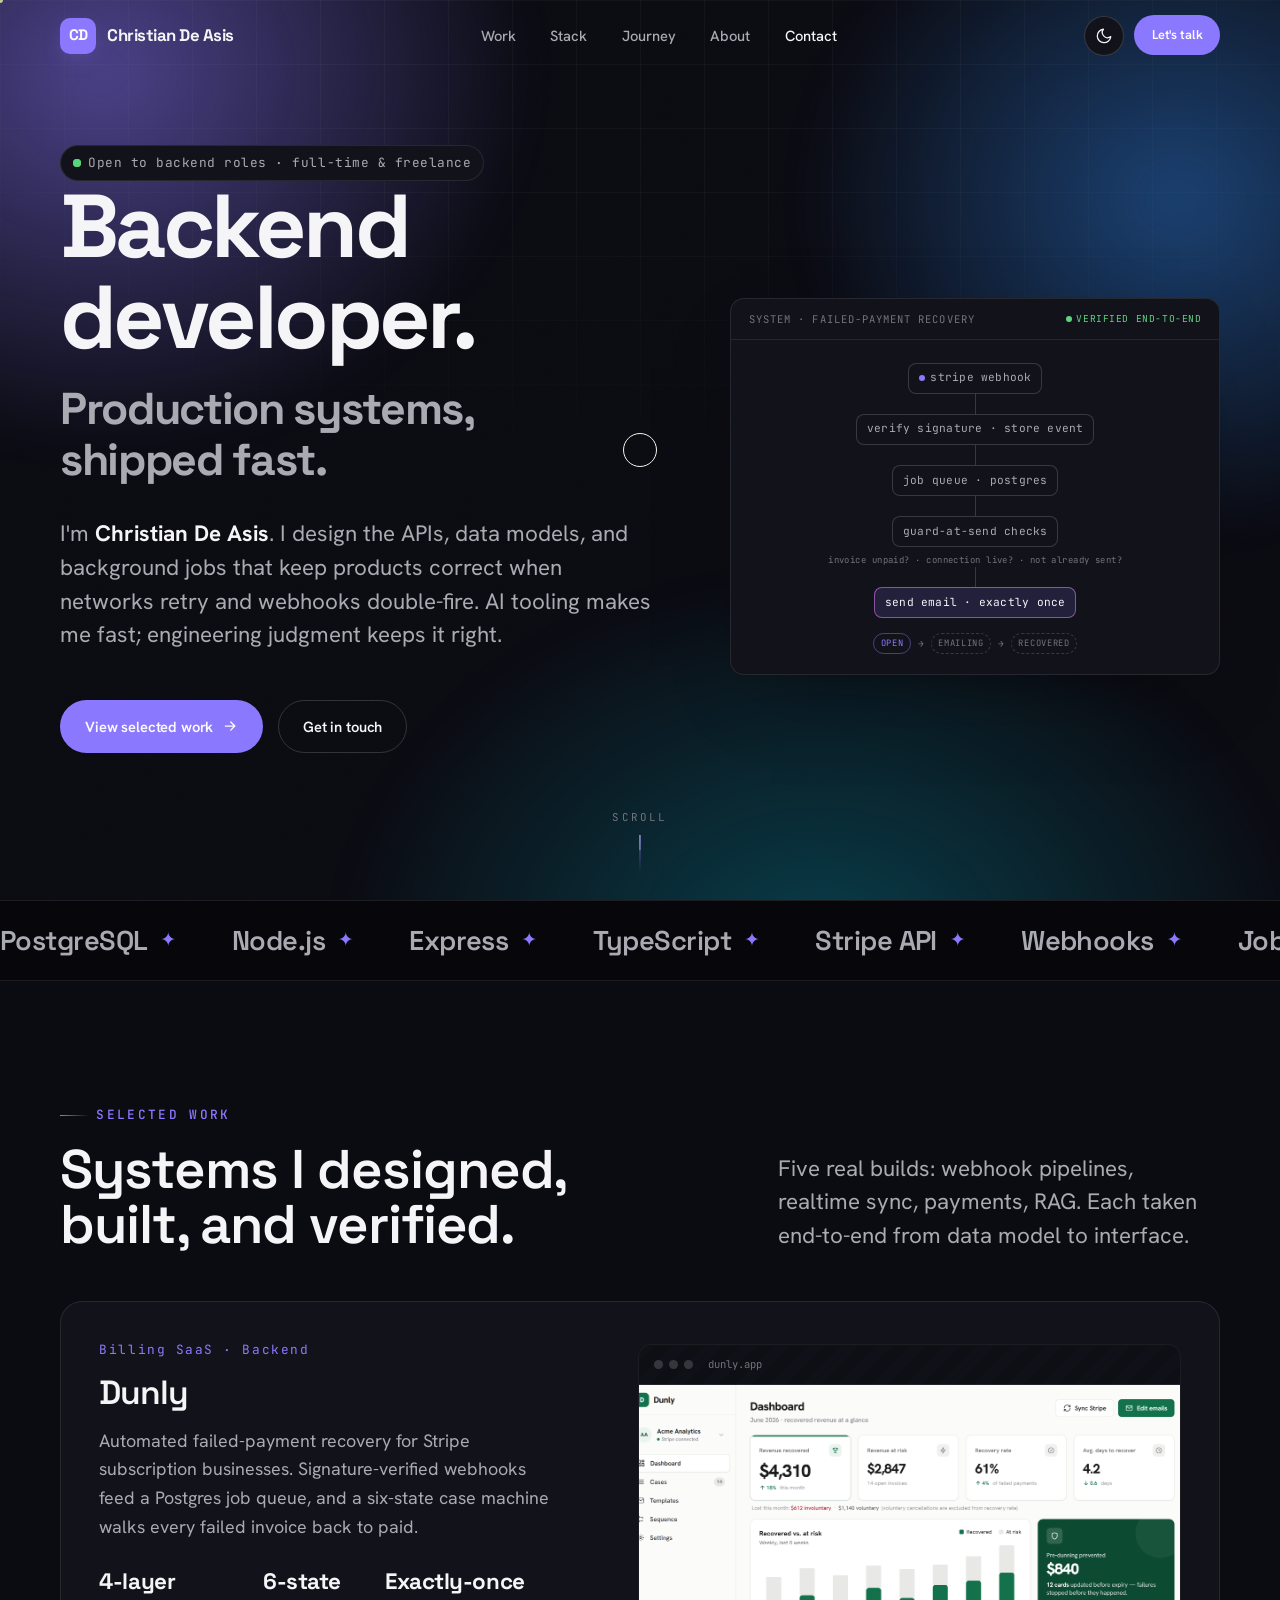
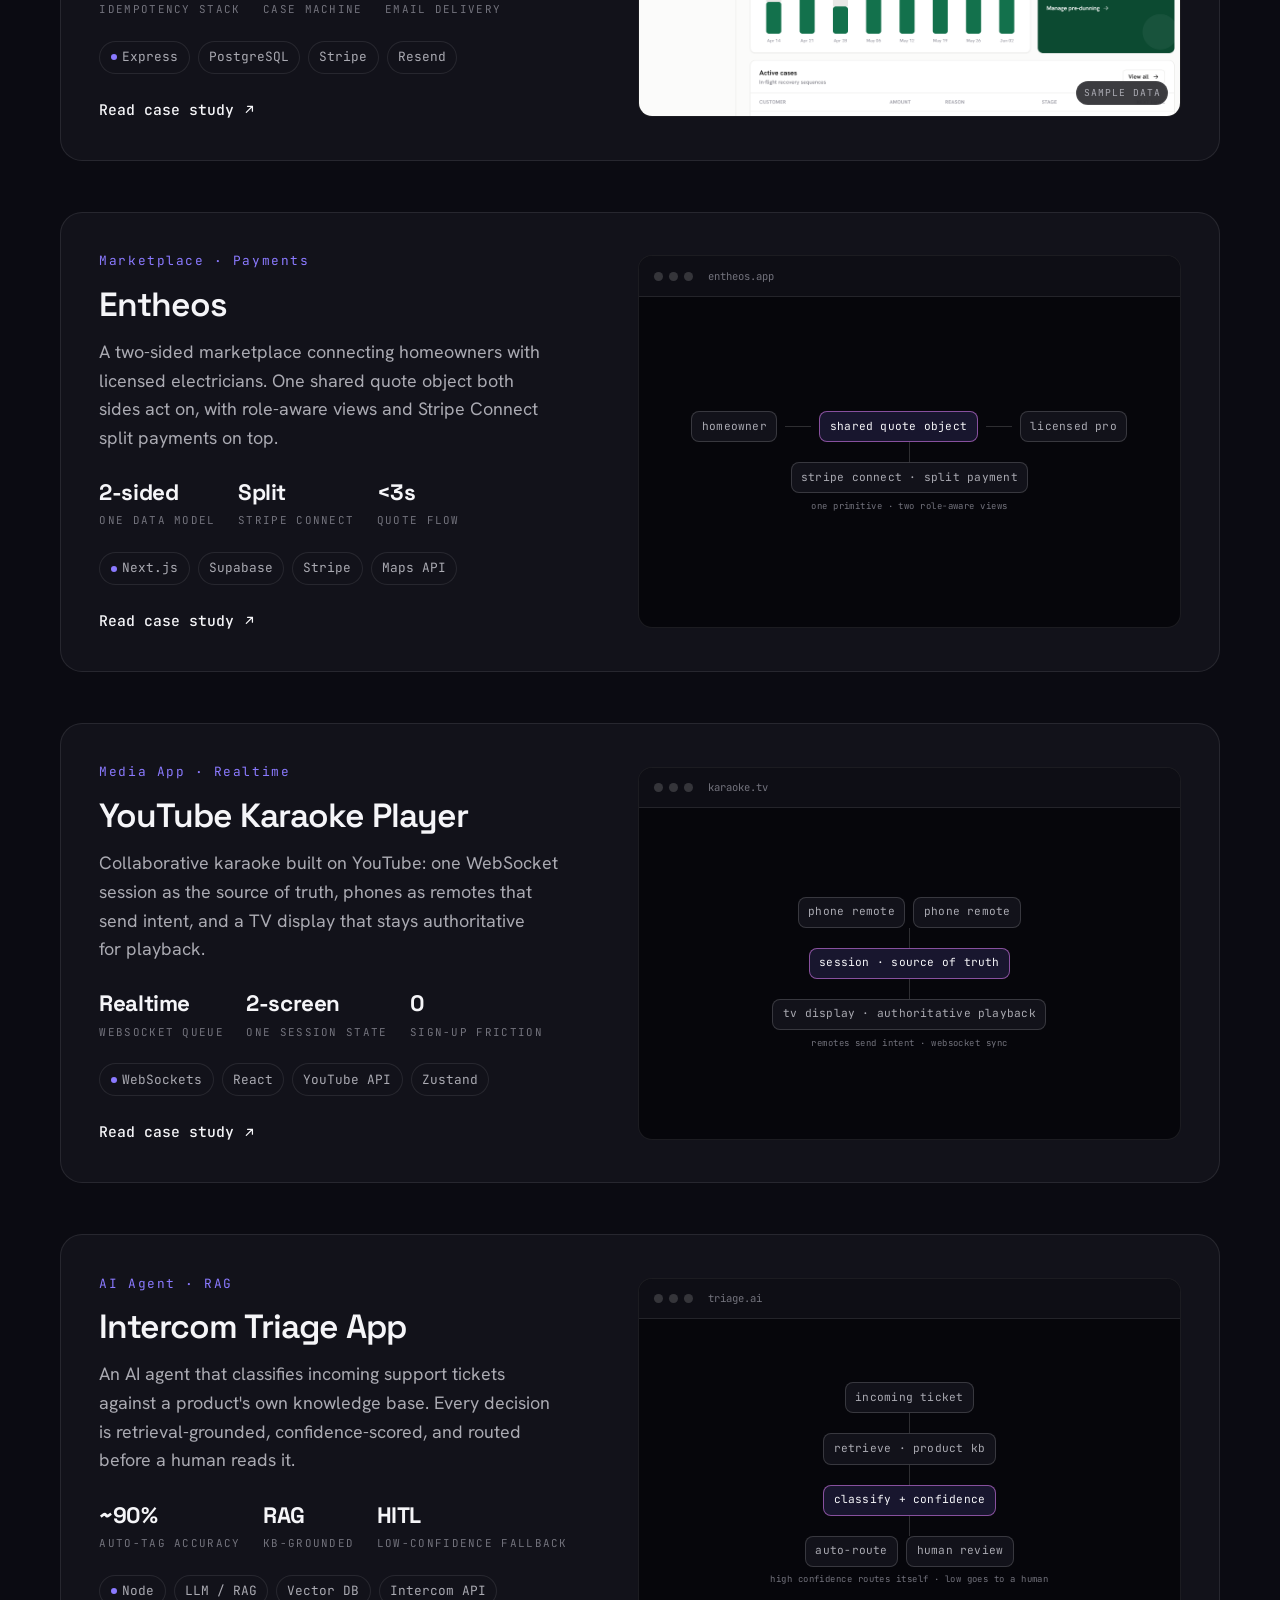
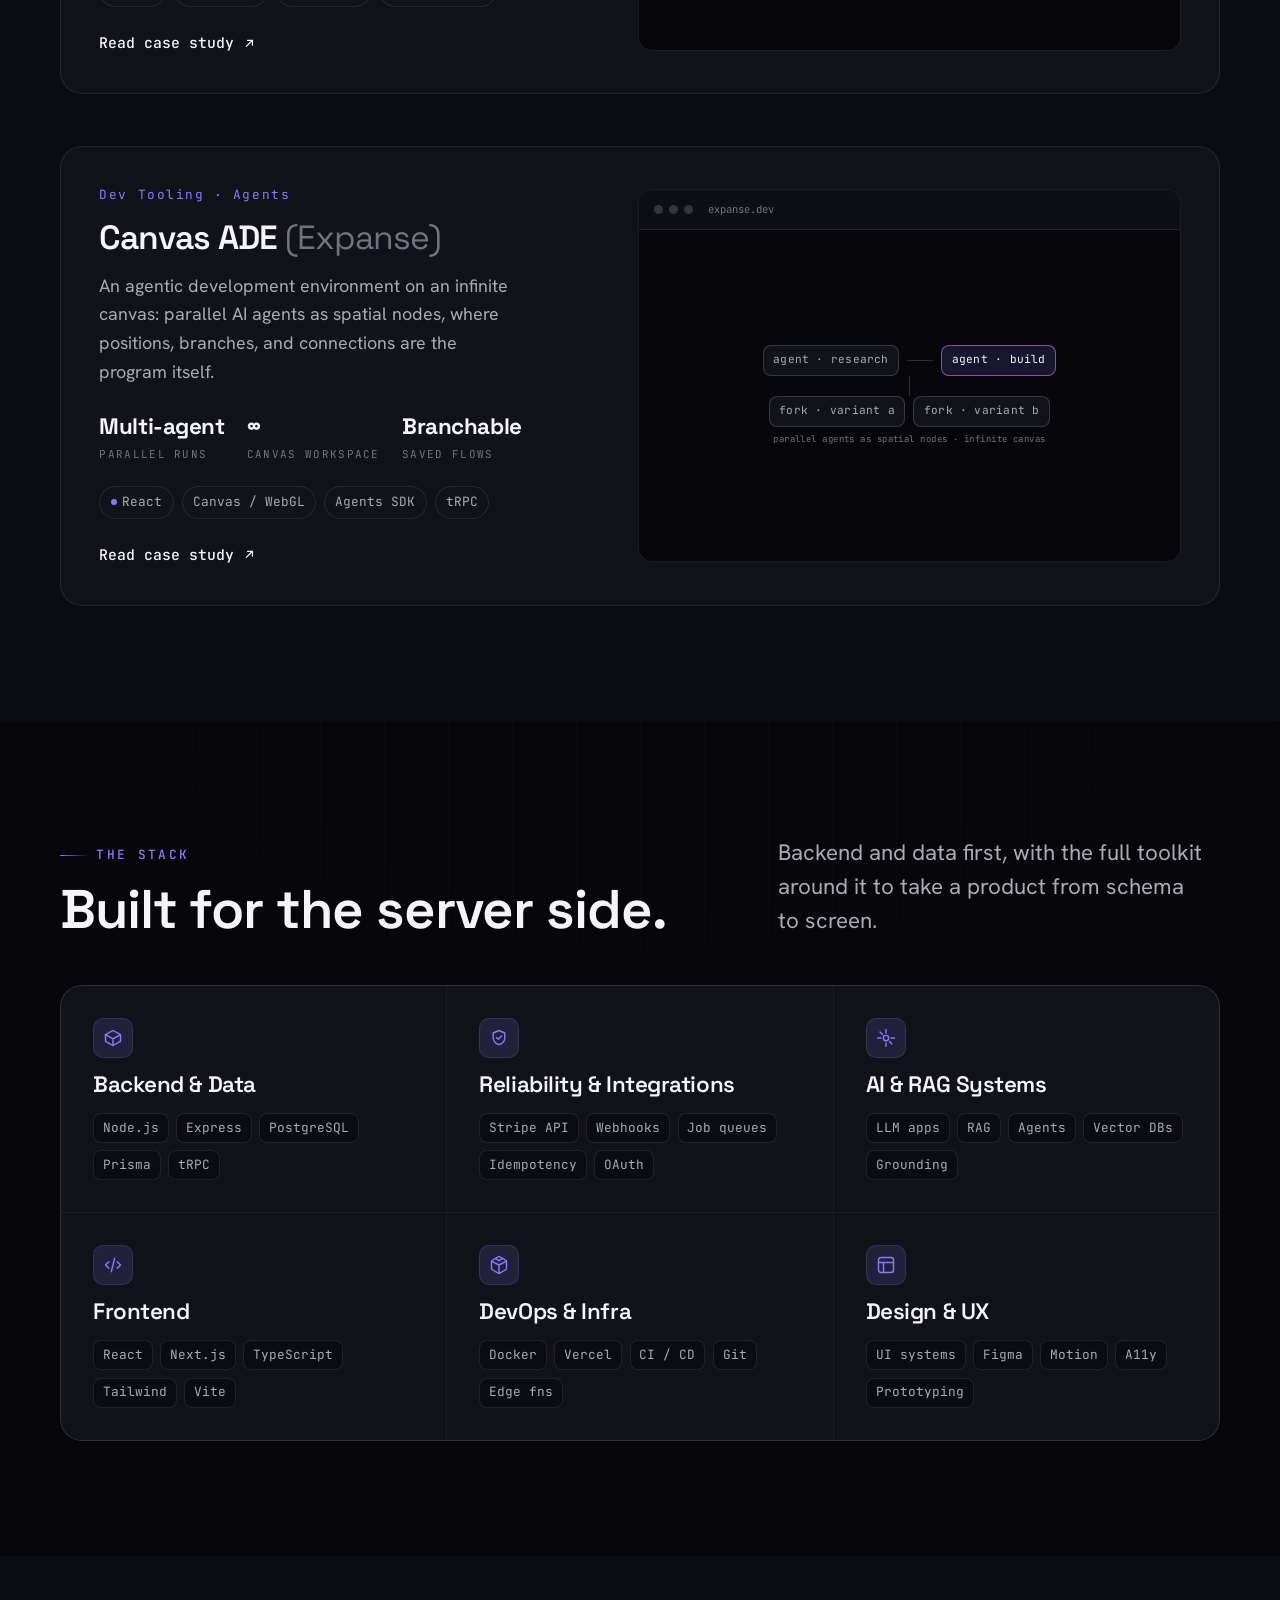
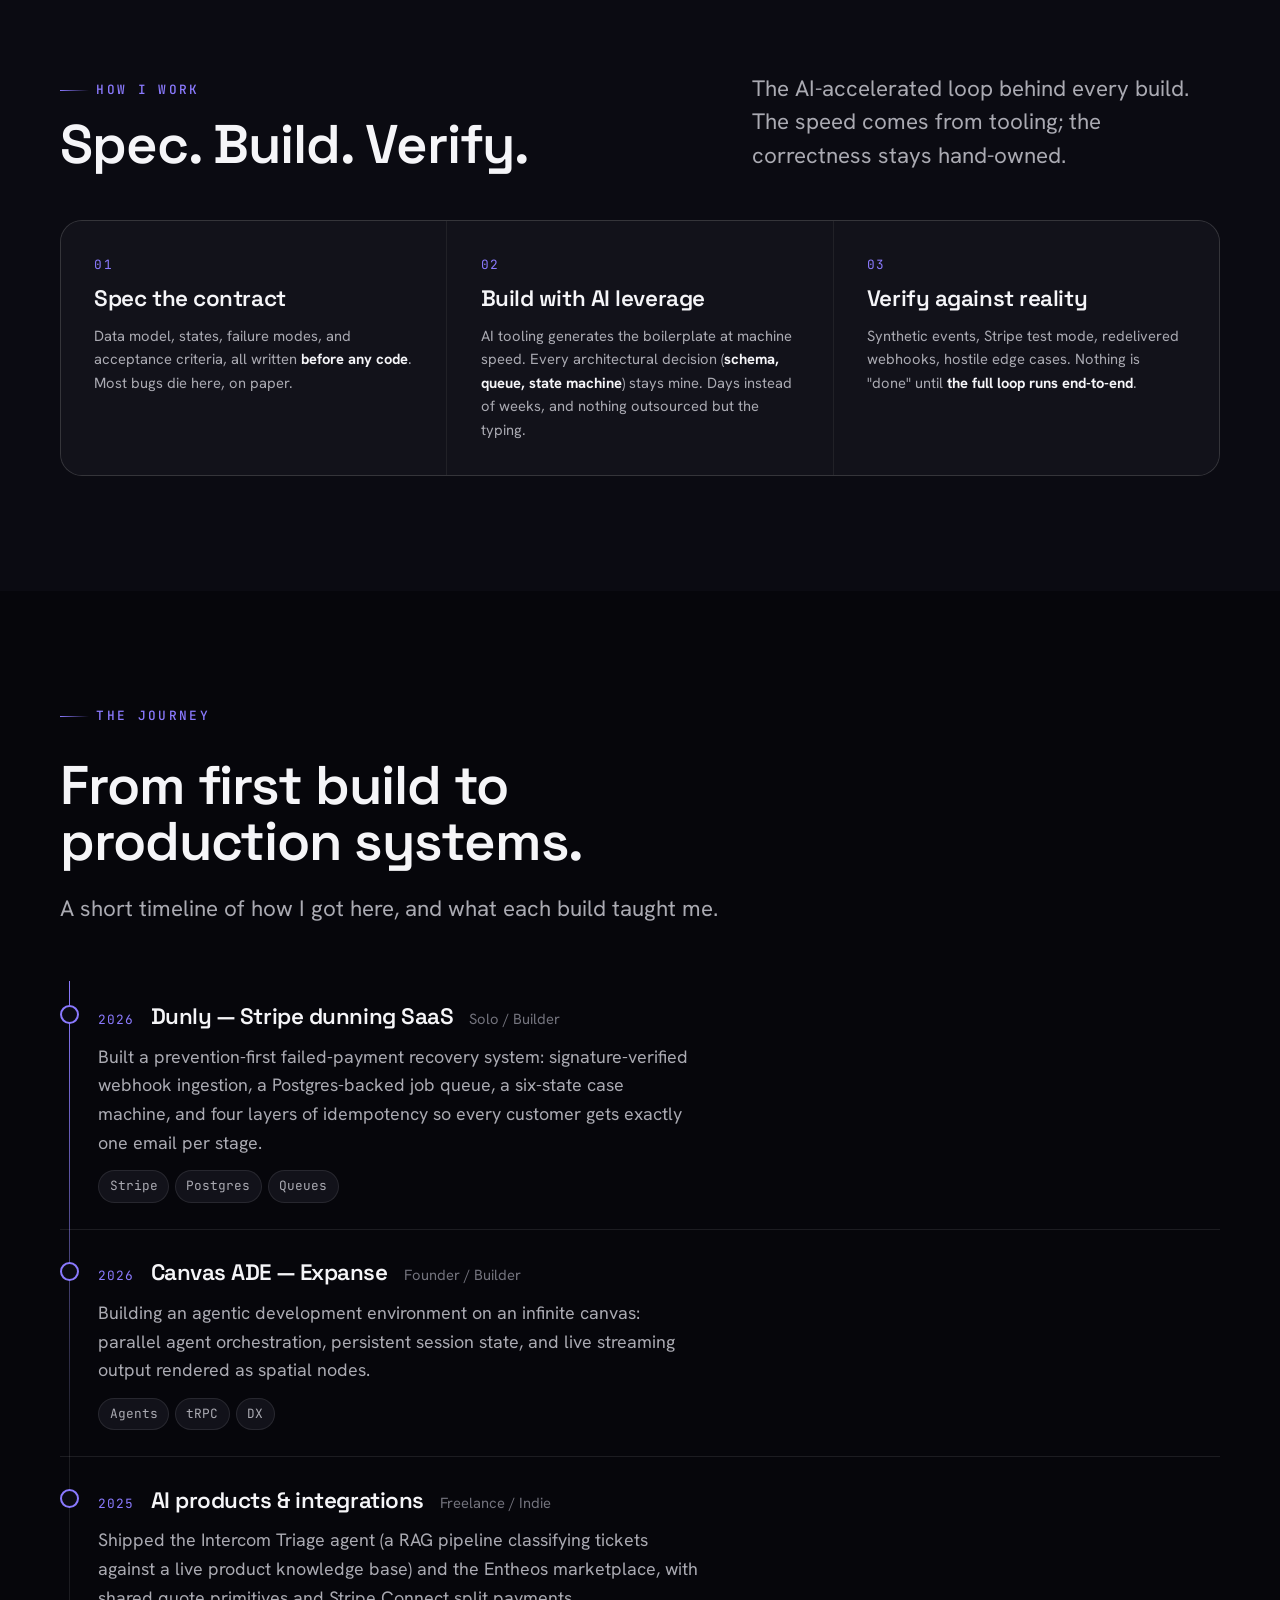
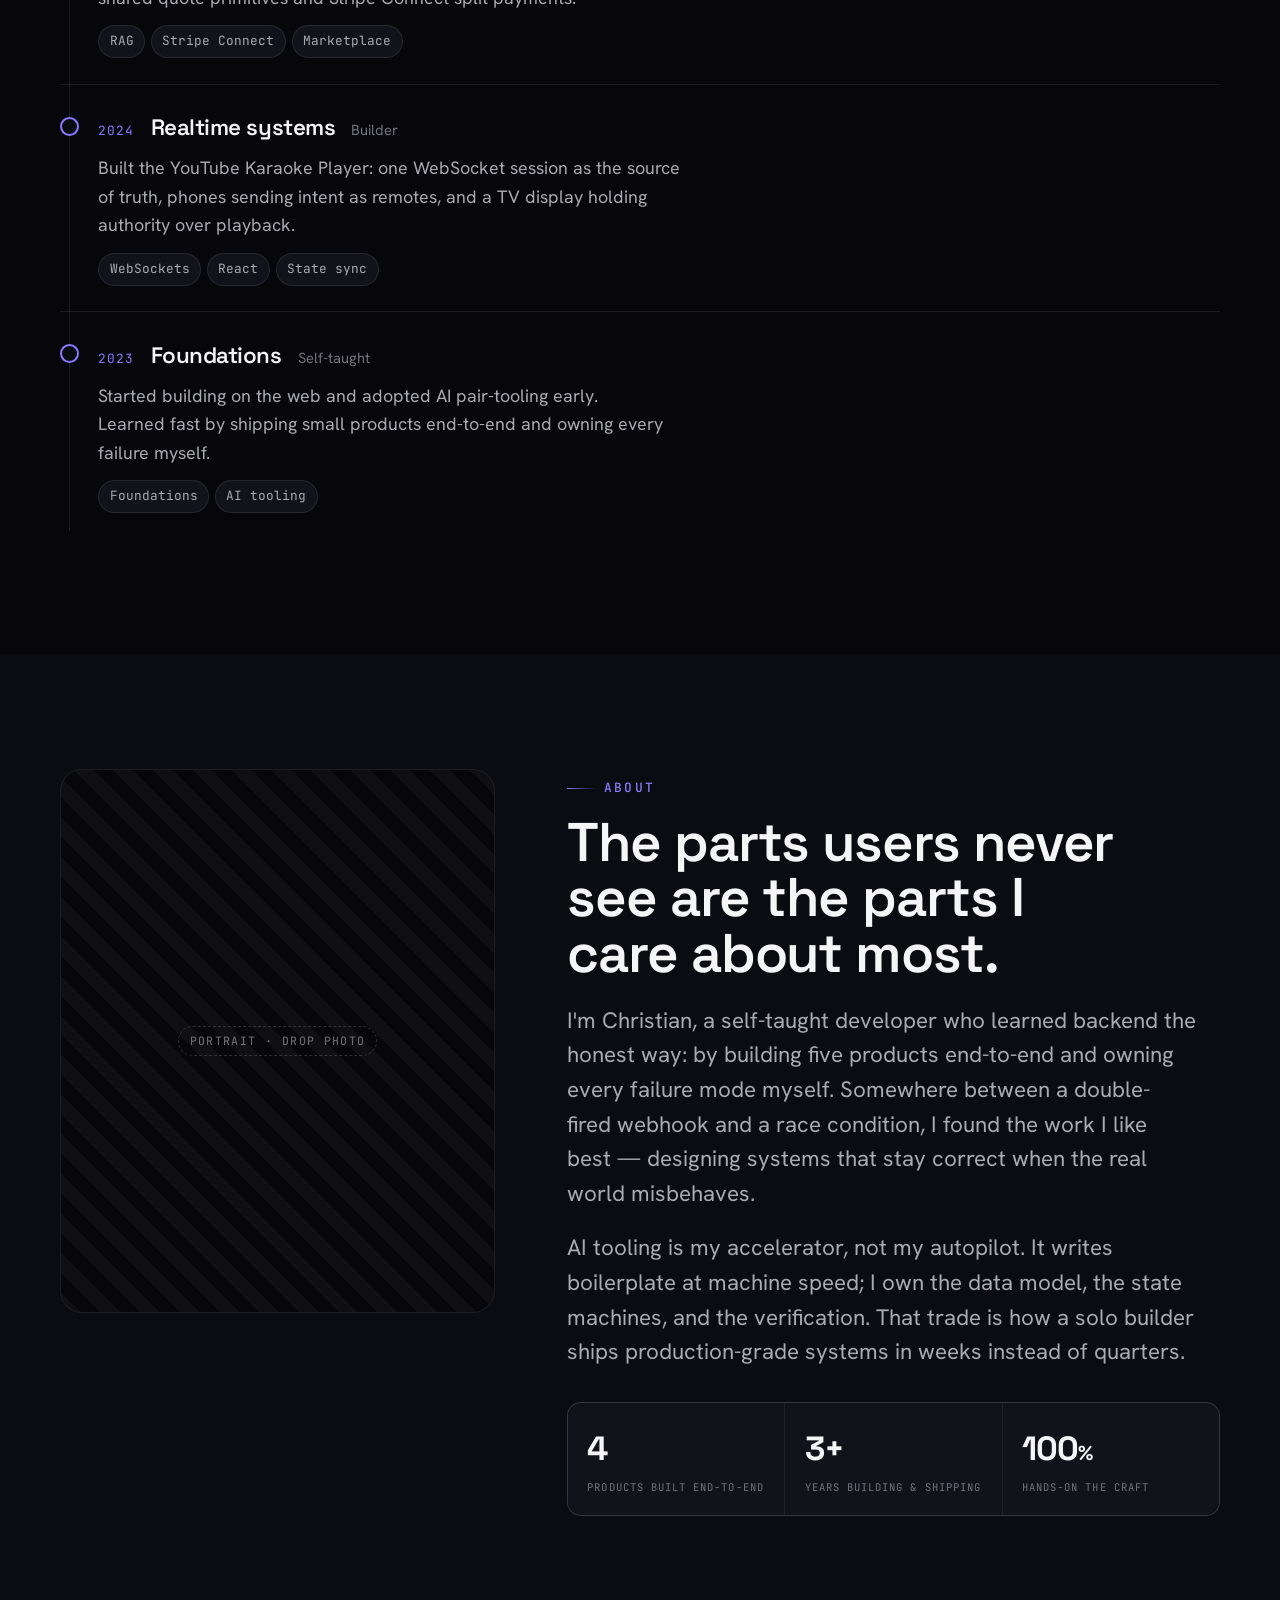
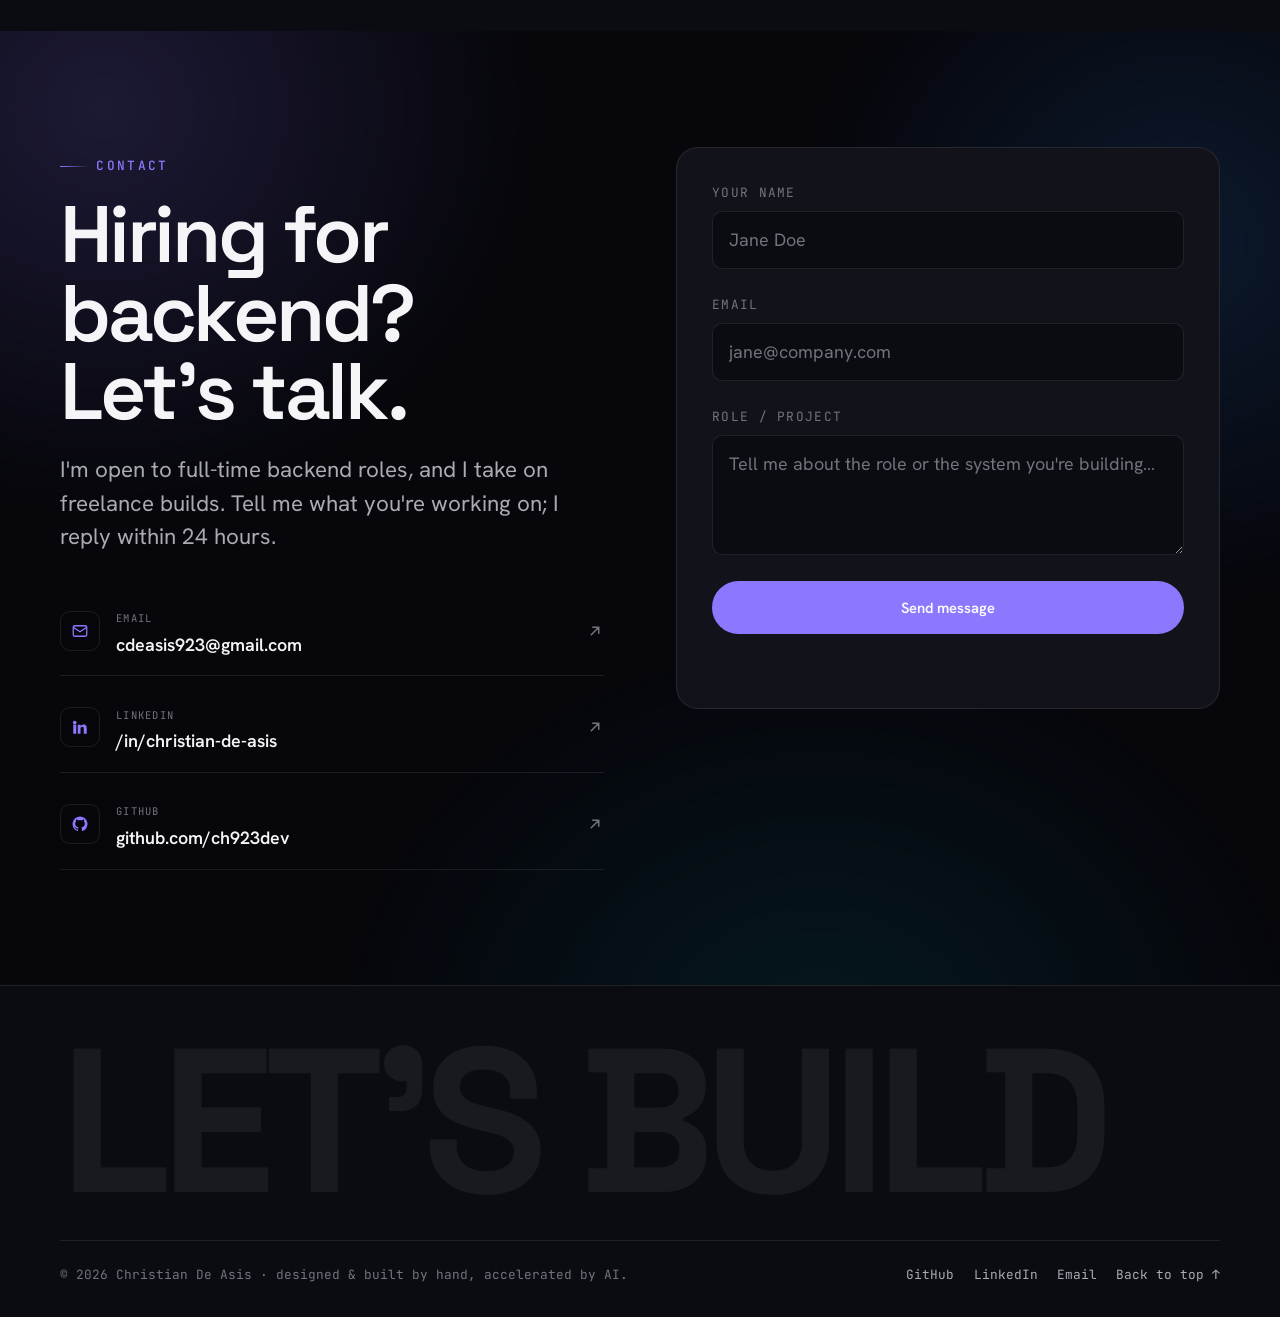
==== commit 467a907f: "feat: reposition portfolio backend-first Identity shift: backend developer with AI as accelerator ta" ====
--- a/index.html
+++ b/index.html
@@ -3,16 +3,17 @@
 <head>
 <meta charset="UTF-8">
 <meta name="viewport" content="width=device-width, initial-scale=1.0">
-<title>Christian De Asis — AI Vibe Coder & Web Developer</title>
-<meta name="description" content="Christian De Asis is a web developer and AI vibe coder turning prompts into production-ready software. Selected work: Entheos, YouTube Karaoke Player, Intercom Triage, Canvas ADE.">
+<title>Christian De Asis — Backend Developer</title>
+<meta name="description" content="Backend developer building production systems: webhook pipelines, job queues, state machines, payments. Five products built end-to-end, AI-accelerated and hand-verified.">
 <meta name="author" content="Christian De Asis">
-<meta property="og:title" content="Christian De Asis — AI Vibe Coder & Web Developer">
-<meta property="og:description" content="Turning prompts into production-ready software.">
+<meta property="og:title" content="Christian De Asis — Backend Developer">
+<meta property="og:description" content="Production systems, shipped fast. Webhook pipelines, job queues, state machines, payments. AI-accelerated, hand-verified.">
 <meta property="og:type" content="website">
 <meta name="theme-color" content="#0c0c12">
+<link rel="icon" href="data:image/svg+xml,%3Csvg xmlns='http://www.w3.org/2000/svg' viewBox='0 0 64 64'%3E%3Crect width='64' height='64' rx='14' fill='%237c6cf0'/%3E%3Ctext x='32' y='42' font-family='Arial,sans-serif' font-size='28' font-weight='700' fill='%23fff' text-anchor='middle'%3ECD%3C/text%3E%3C/svg%3E">
 <link rel="preconnect" href="https://fonts.googleapis.com">
 <link rel="preconnect" href="https://fonts.gstatic.com" crossorigin>
-<link rel="stylesheet" href="styles/portfolio.css?v=2">
+<link rel="stylesheet" href="styles/portfolio.css?v=3">
 </head>
 <body>
 <div class="progress"></div>
@@ -26,11 +27,11 @@
       <span class="hide-mobile">Christian&nbsp;De&nbsp;Asis</span>
     </a>
     <nav class="nav-links" aria-label="Primary">
-      <a href="#work"><span class="num">01</span>Work</a>
-      <a href="#skills"><span class="num">02</span>Stack</a>
-      <a href="#timeline"><span class="num">03</span>Journey</a>
-      <a href="#about"><span class="num">04</span>About</a>
-      <a href="#contact"><span class="num">05</span>Contact</a>
+      <a href="#work">Work</a>
+      <a href="#skills">Stack</a>
+      <a href="#timeline">Journey</a>
+      <a href="#about">About</a>
+      <a href="#contact">Contact</a>
     </nav>
     <div class="nav-right">
       <button class="theme-toggle" data-theme-toggle aria-label="Toggle color theme">
@@ -45,11 +46,11 @@
 
 <!-- ============ MOBILE MENU ============ -->
 <div class="mobile-menu">
-  <a href="#work"><span class="num">01</span>Work</a>
-  <a href="#skills"><span class="num">02</span>Stack</a>
-  <a href="#timeline"><span class="num">03</span>Journey</a>
-  <a href="#about"><span class="num">04</span>About</a>
-  <a href="#contact"><span class="num">05</span>Contact</a>
+  <a href="#work">Work</a>
+  <a href="#skills">Stack</a>
+  <a href="#timeline">Journey</a>
+  <a href="#about">About</a>
+  <a href="#contact">Contact</a>
 </div>
 
 <main id="top">
@@ -64,20 +65,20 @@
     <div class="hero-grid">
       <div class="hero-left">
         <div data-reveal>
-          <span class="avail"><span class="pulse"><i></i></span>Available for freelance &amp; full-time</span>
+          <span class="avail"><span class="pulse"><i></i></span>Open to backend roles · full-time &amp; freelance</span>
         </div>
         <h1 data-reveal style="--reveal-delay:.08s">
-          I vibe-code <span class="gradient-text">products</span> at the speed of thought.
+          Backend developer.<span class="dim">Production systems, shipped fast.</span>
         </h1>
         <p class="lead hero-sub" data-reveal style="--reveal-delay:.16s">
-          I'm <strong style="color:var(--text)">Christian De Asis</strong> — a web developer &amp; AI-building enthusiast who turns prompts into production-ready software. I pair human taste with AI velocity to ship real products, fast.
+          I'm <strong style="color:var(--text)">Christian De Asis</strong>. I design the APIs, data models, and background jobs that keep products correct when networks retry and webhooks double-fire. AI tooling makes me fast; engineering judgment keeps it right.
         </p>
         <div class="hero-cta" data-reveal style="--reveal-delay:.24s">
           <a href="#work" class="btn btn-primary" data-magnetic="0.35">
             View selected work
             <svg viewBox="0 0 24 24" fill="none" stroke="currentColor" stroke-width="2" stroke-linecap="round" stroke-linejoin="round"><path d="M5 12h14M13 6l6 6-6 6"/></svg>
           </a>
-          <a href="#contact" class="btn btn-ghost" data-magnetic="0.25">Start a project</a>
+          <a href="#contact" class="btn btn-ghost" data-magnetic="0.25">Get in touch</a>
         </div>
         <div class="hero-socials" data-reveal style="--reveal-delay:.3s">
           <a class="icon-link" href="https://www.linkedin.com/in/christian-de-asis-0092412aa/" target="_blank" rel="noopener" aria-label="LinkedIn">
@@ -86,27 +87,35 @@
           <a class="icon-link" href="mailto:cdeasis923@gmail.com" aria-label="Email">
             <svg viewBox="0 0 24 24" fill="none" stroke="currentColor" stroke-width="1.7"><rect x="3" y="5" width="18" height="14" rx="2"/><path d="m3 7 9 6 9-6"/></svg>
           </a>
-          <a class="icon-link" href="#work" aria-label="GitHub">
+          <a class="icon-link" href="https://github.com/ch923dev" target="_blank" rel="noopener" aria-label="GitHub">
             <svg viewBox="0 0 24 24" fill="currentColor"><path d="M12 2a10 10 0 0 0-3.16 19.49c.5.09.68-.22.68-.48l-.01-1.7c-2.78.6-3.37-1.34-3.37-1.34-.45-1.16-1.11-1.47-1.11-1.47-.91-.62.07-.6.07-.6 1 .07 1.53 1.03 1.53 1.03.9 1.53 2.36 1.09 2.94.83.09-.65.35-1.09.63-1.34-2.22-.25-4.55-1.11-4.55-4.94 0-1.09.39-1.98 1.03-2.68-.1-.25-.45-1.27.1-2.65 0 0 .84-.27 2.75 1.02a9.6 9.6 0 0 1 5 0c1.91-1.29 2.75-1.02 2.75-1.02.55 1.38.2 2.4.1 2.65.64.7 1.03 1.59 1.03 2.68 0 3.84-2.34 4.69-4.57 4.94.36.31.68.92.68 1.85l-.01 2.74c0 .27.18.58.69.48A10 10 0 0 0 12 2Z"/></svg>
           </a>
         </div>
       </div>
 
-      <!-- Prompt card -->
+      <!-- System card — real architecture from the lead build -->
       <div class="hero-right" data-reveal style="--reveal-delay:.2s">
-        <div class="prompt-card" data-magnetic="0.06">
-          <div class="prompt-top">
-            <span class="dots"><i></i><i></i><i></i></span>
-            <span class="file">build.prompt</span>
-          </div>
-          <div class="prompt-body">
-            <div class="prompt-line"><span class="gut">01</span><span><span class="you">christian ›</span> <span data-type="ship a karaoke app with a live queue + TV display"></span><span class="caret"></span></span></div>
-            <div class="prompt-line"><span class="gut">02</span><span class="tok-fn">✦ generating</span></div>
-            <div class="prompt-line"><span class="gut">03</span><span><span class="tok-key">const</span> app = <span class="tok-fn">createProduct</span>({</span></div>
-            <div class="prompt-line"><span class="gut">04</span><span>&nbsp;&nbsp;stack: [<span class="tok-str">'react'</span>, <span class="tok-str">'node'</span>, <span class="tok-str">'ai'</span>],</span></div>
-            <div class="prompt-line"><span class="gut">05</span><span>&nbsp;&nbsp;taste: <span class="tok-key">true</span>, ship: <span class="tok-key">true</span></span></div>
-            <div class="prompt-line"><span class="gut">06</span><span>});</span></div>
-            <div class="prompt-line"><span class="gut">07</span><span class="tok-str">// → deployed in an afternoon ✓</span></div>
+        <div class="sys-card" data-magnetic="0.06">
+          <div class="sys-head">
+            <span class="sys-title">system · failed-payment recovery</span>
+            <span class="sys-tag"><i></i>verified end-to-end</span>
+          </div>
+          <div class="sys-body">
+            <span class="d-node"><span class="d-dot"></span>stripe webhook</span>
+            <span class="d-link"></span>
+            <span class="d-node">verify signature · store event</span>
+            <span class="d-link" style="--d-delay:.5s"></span>
+            <span class="d-node">job queue · postgres</span>
+            <span class="d-link" style="--d-delay:1s"></span>
+            <span class="d-node">guard-at-send checks</span>
+            <span class="d-note">invoice unpaid? · connection live? · not already sent?</span>
+            <span class="d-link" style="--d-delay:1.5s"></span>
+            <span class="d-node accent">send email · exactly once</span>
+            <div class="d-states" aria-hidden="true">
+              <span class="d-state on">open</span><span class="d-sep">→</span>
+              <span class="d-state">emailing</span><span class="d-sep">→</span>
+              <span class="d-state">recovered</span>
+            </div>
           </div>
         </div>
       </div>
@@ -121,22 +130,22 @@
 <!-- ============ TICKER ============ -->
 <div class="ticker" aria-hidden="true">
   <div class="ticker-track">
+    <span class="ticker-item">PostgreSQL<span class="star">✦</span></span>
+    <span class="ticker-item">Node.js<span class="star">✦</span></span>
+    <span class="ticker-item">Express<span class="star">✦</span></span>
+    <span class="ticker-item">TypeScript<span class="star">✦</span></span>
+    <span class="ticker-item">Stripe API<span class="star">✦</span></span>
+    <span class="ticker-item">Webhooks<span class="star">✦</span></span>
+    <span class="ticker-item">Job Queues<span class="star">✦</span></span>
     <span class="ticker-item">React<span class="star">✦</span></span>
-    <span class="ticker-item">Next.js<span class="star">✦</span></span>
+    <span class="ticker-item">PostgreSQL<span class="star">✦</span></span>
+    <span class="ticker-item">Node.js<span class="star">✦</span></span>
+    <span class="ticker-item">Express<span class="star">✦</span></span>
     <span class="ticker-item">TypeScript<span class="star">✦</span></span>
-    <span class="ticker-item">Node<span class="star">✦</span></span>
-    <span class="ticker-item">AI Agents<span class="star">✦</span></span>
-    <span class="ticker-item">Tailwind<span class="star">✦</span></span>
-    <span class="ticker-item">Supabase<span class="star">✦</span></span>
-    <span class="ticker-item">Vibe Coding<span class="star">✦</span></span>
+    <span class="ticker-item">Stripe API<span class="star">✦</span></span>
+    <span class="ticker-item">Webhooks<span class="star">✦</span></span>
+    <span class="ticker-item">Job Queues<span class="star">✦</span></span>
     <span class="ticker-item">React<span class="star">✦</span></span>
-    <span class="ticker-item">Next.js<span class="star">✦</span></span>
-    <span class="ticker-item">TypeScript<span class="star">✦</span></span>
-    <span class="ticker-item">Node<span class="star">✦</span></span>
-    <span class="ticker-item">AI Agents<span class="star">✦</span></span>
-    <span class="ticker-item">Tailwind<span class="star">✦</span></span>
-    <span class="ticker-item">Supabase<span class="star">✦</span></span>
-    <span class="ticker-item">Vibe Coding<span class="star">✦</span></span>
   </div>
 </div>
 
@@ -145,10 +154,10 @@
   <div class="container">
     <div class="section-head between" data-reveal>
       <div class="head-left">
-        <span class="kicker">01 — Selected Work</span>
-        <h2 style="margin-top:1rem">Products I designed, built, and shipped.</h2>
-      </div>
-      <p class="lead" style="max-width:34ch">Five real builds — each one prompt-driven, taste-tuned, and taken end-to-end from idea to interface.</p>
+        <span class="kicker">Selected work</span>
+        <h2 style="margin-top:1rem">Systems I designed, built, and verified.</h2>
+      </div>
+      <p class="lead" style="max-width:34ch">Five real builds: webhook pipelines, realtime sync, payments, RAG. Each taken end-to-end from data model to interface.</p>
     </div>
 
     <div class="projects-list">
@@ -159,24 +168,24 @@
           <div class="mockup">
             <div class="mockup-bar"><i></i><i></i><i></i><span class="url">dunly.app</span></div>
             <div class="mockup-canvas has-shot">
-              <img class="shot" src="screens/dunly-dunning-card.png" alt="Dunly recovery dashboard — recovered value, recovery rate, and pre-dunning prevention" loading="lazy" width="2560" height="1494">
+              <img class="shot" src="screens/dunly-dunning-card.png" alt="Dunly recovery dashboard: recovered value, recovery rate, and pre-dunning prevention" loading="lazy" width="2560" height="1494">
               <span class="shot-badge">sample data</span>
             </div>
           </div>
         </a>
         <div class="project-body">
-          <span class="project-index">01 / Billing SaaS</span>
+          <span class="project-index">Billing SaaS · Backend</span>
           <h3>Dunly</h3>
-          <p class="project-desc">Automated dunning and failed-payment recovery for Stripe subscription businesses — it turns failed charges back into paid invoices without anyone lifting a finger.</p>
+          <p class="project-desc">Automated failed-payment recovery for Stripe subscription businesses. Signature-verified webhooks feed a Postgres job queue, and a six-state case machine walks every failed invoice back to paid.</p>
           <div class="project-meta">
-            <div class="metric"><span class="val">1-click</span><span class="lbl">Stripe connect</span></div>
-            <div class="metric"><span class="val">6-state</span><span class="lbl">Case tracker</span></div>
-            <div class="metric"><span class="val">Pre-dunning</span><span class="lbl">Stops failures early</span></div>
+            <div class="metric"><span class="val">4-layer</span><span class="lbl">Idempotency stack</span></div>
+            <div class="metric"><span class="val">6-state</span><span class="lbl">Case machine</span></div>
+            <div class="metric"><span class="val">Exactly-once</span><span class="lbl">Email delivery</span></div>
           </div>
           <div class="project-stack">
-            <span class="chip"><span class="chip-dot"></span>Stripe</span>
-            <span class="chip">React</span>
+            <span class="chip"><span class="chip-dot"></span>Express</span>
             <span class="chip">PostgreSQL</span>
+            <span class="chip">Stripe</span>
             <span class="chip">Resend</span>
           </div>
           <div class="project-actions">
@@ -188,18 +197,18 @@
       <!-- Entheos -->
       <article class="project" data-reveal>
         <div class="project-body">
-          <span class="project-index">02 / Marketplace</span>
+          <span class="project-index">Marketplace · Payments</span>
           <h3>Entheos</h3>
-          <p class="project-desc">A two-sided platform where homeowners connect with licensed electrical professionals and shop verified electrical supplies — all in one place.</p>
+          <p class="project-desc">A two-sided marketplace connecting homeowners with licensed electricians. One shared quote object both sides act on, with role-aware views and Stripe Connect split payments on top.</p>
           <div class="project-meta">
-            <div class="metric"><span class="val">2-in-1</span><span class="lbl">Hire + Shop</span></div>
-            <div class="metric"><span class="val">100%</span><span class="lbl">Licensed pros</span></div>
+            <div class="metric"><span class="val">2-sided</span><span class="lbl">One data model</span></div>
+            <div class="metric"><span class="val">Split</span><span class="lbl">Stripe Connect</span></div>
             <div class="metric"><span class="val">&lt;3s</span><span class="lbl">Quote flow</span></div>
           </div>
           <div class="project-stack">
             <span class="chip"><span class="chip-dot"></span>Next.js</span>
+            <span class="chip">Supabase</span>
             <span class="chip">Stripe</span>
-            <span class="chip">Supabase</span>
             <span class="chip">Maps API</span>
           </div>
           <div class="project-actions">
@@ -209,7 +218,18 @@
         <a href="work/entheos.html" class="project-media" aria-label="Open Entheos case study">
           <div class="mockup">
             <div class="mockup-bar"><i></i><i></i><i></i><span class="url">entheos.app</span></div>
-            <div class="mockup-canvas"><div class="glow-orb" style="background:var(--violet)"></div><span class="mockup-label">product shot · marketplace UI</span></div>
+            <div class="mockup-canvas">
+              <div class="diagram" aria-hidden="true">
+                <div class="d-row">
+                  <span class="d-node">homeowner</span><span class="d-hlink"></span>
+                  <span class="d-node accent">shared quote object</span>
+                  <span class="d-hlink"></span><span class="d-node">licensed pro</span>
+                </div>
+                <span class="d-link"></span>
+                <span class="d-node">stripe connect · split payment</span>
+                <span class="d-note">one primitive · two role-aware views</span>
+              </div>
+            </div>
           </div>
         </a>
       </article>
@@ -219,22 +239,34 @@
         <a href="work/karaoke.html" class="project-media" aria-label="Open YouTube Karaoke Player case study">
           <div class="mockup">
             <div class="mockup-bar"><i></i><i></i><i></i><span class="url">karaoke.tv</span></div>
-            <div class="mockup-canvas"><div class="glow-orb" style="background:var(--cyan)"></div><span class="mockup-label">product shot · TV + queue</span></div>
+            <div class="mockup-canvas">
+              <div class="diagram" aria-hidden="true">
+                <div class="d-row">
+                  <span class="d-node">phone remote</span>
+                  <span class="d-node">phone remote</span>
+                </div>
+                <span class="d-link"></span>
+                <span class="d-node accent">session · source of truth</span>
+                <span class="d-link" style="--d-delay:.6s"></span>
+                <span class="d-node">tv display · authoritative playback</span>
+                <span class="d-note">remotes send intent · websocket sync</span>
+              </div>
+            </div>
           </div>
         </a>
         <div class="project-body">
-          <span class="project-index">03 / Media App</span>
+          <span class="project-index">Media App · Realtime</span>
           <h3>YouTube Karaoke Player</h3>
-          <p class="project-desc">A stripped-down karaoke experience built on YouTube — collaborative song queue, host controls, and a dedicated big-screen TV display mode for the party.</p>
+          <p class="project-desc">Collaborative karaoke built on YouTube: one WebSocket session as the source of truth, phones as remotes that send intent, and a TV display that stays authoritative for playback.</p>
           <div class="project-meta">
-            <div class="metric"><span class="val">Real-time</span><span class="lbl">Shared queue</span></div>
-            <div class="metric"><span class="val">2-screen</span><span class="lbl">Remote + TV</span></div>
+            <div class="metric"><span class="val">Realtime</span><span class="lbl">WebSocket queue</span></div>
+            <div class="metric"><span class="val">2-screen</span><span class="lbl">One session state</span></div>
             <div class="metric"><span class="val">0</span><span class="lbl">Sign-up friction</span></div>
           </div>
           <div class="project-stack">
-            <span class="chip"><span class="chip-dot"></span>React</span>
+            <span class="chip"><span class="chip-dot"></span>WebSockets</span>
+            <span class="chip">React</span>
             <span class="chip">YouTube API</span>
-            <span class="chip">WebSockets</span>
             <span class="chip">Zustand</span>
           </div>
           <div class="project-actions">
@@ -246,19 +278,19 @@
       <!-- Triage -->
       <article class="project" data-reveal>
         <div class="project-body">
-          <span class="project-index">04 / AI Agent</span>
+          <span class="project-index">AI Agent · RAG</span>
           <h3>Intercom Triage App</h3>
-          <p class="project-desc">An AI agent that auto-categorizes incoming support tickets against a product's knowledge base — routing each conversation to the right team before a human ever reads it.</p>
+          <p class="project-desc">An AI agent that classifies incoming support tickets against a product's own knowledge base. Every decision is retrieval-grounded, confidence-scored, and routed before a human reads it.</p>
           <div class="project-meta">
             <div class="metric"><span class="val">~90%</span><span class="lbl">Auto-tag accuracy</span></div>
-            <div class="metric"><span class="val">Instant</span><span class="lbl">Routing</span></div>
-            <div class="metric"><span class="val">KB-aware</span><span class="lbl">Grounded</span></div>
+            <div class="metric"><span class="val">RAG</span><span class="lbl">KB-grounded</span></div>
+            <div class="metric"><span class="val">HITL</span><span class="lbl">Low-confidence fallback</span></div>
           </div>
           <div class="project-stack">
             <span class="chip"><span class="chip-dot"></span>Node</span>
             <span class="chip">LLM / RAG</span>
+            <span class="chip">Vector DB</span>
             <span class="chip">Intercom API</span>
-            <span class="chip">Vector DB</span>
           </div>
           <div class="project-actions">
             <a href="work/triage.html" class="link-arrow">Read case study <svg viewBox="0 0 24 24" fill="none" stroke="currentColor" stroke-width="2" stroke-linecap="round" stroke-linejoin="round"><path d="M7 17 17 7M9 7h8v8"/></svg></a>
@@ -267,7 +299,21 @@
         <a href="work/triage.html" class="project-media" aria-label="Open Intercom Triage case study">
           <div class="mockup">
             <div class="mockup-bar"><i></i><i></i><i></i><span class="url">triage.ai</span></div>
-            <div class="mockup-canvas"><div class="glow-orb" style="background:var(--indigo)"></div><span class="mockup-label">product shot · ticket pipeline</span></div>
+            <div class="mockup-canvas">
+              <div class="diagram" aria-hidden="true">
+                <span class="d-node">incoming ticket</span>
+                <span class="d-link"></span>
+                <span class="d-node">retrieve · product kb</span>
+                <span class="d-link" style="--d-delay:.6s"></span>
+                <span class="d-node accent">classify + confidence</span>
+                <span class="d-link" style="--d-delay:1.2s"></span>
+                <div class="d-row">
+                  <span class="d-node">auto-route</span>
+                  <span class="d-node">human review</span>
+                </div>
+                <span class="d-note">high confidence routes itself · low goes to a human</span>
+              </div>
+            </div>
           </div>
         </a>
       </article>
@@ -277,17 +323,29 @@
         <a href="work/canvas-ade.html" class="project-media" aria-label="Open Canvas ADE case study">
           <div class="mockup">
             <div class="mockup-bar"><i></i><i></i><i></i><span class="url">expanse.dev</span></div>
-            <div class="mockup-canvas"><div class="glow-orb" style="background:var(--violet-bright)"></div><span class="mockup-label">product shot · infinite canvas</span></div>
+            <div class="mockup-canvas">
+              <div class="diagram" aria-hidden="true">
+                <div class="d-row">
+                  <span class="d-node">agent · research</span><span class="d-hlink"></span><span class="d-node accent">agent · build</span>
+                </div>
+                <span class="d-link"></span>
+                <div class="d-row">
+                  <span class="d-node">fork · variant a</span>
+                  <span class="d-node">fork · variant b</span>
+                </div>
+                <span class="d-note">parallel agents as spatial nodes · infinite canvas</span>
+              </div>
+            </div>
           </div>
         </a>
         <div class="project-body">
-          <span class="project-index">05 / Dev Tooling</span>
+          <span class="project-index">Dev Tooling · Agents</span>
           <h3>Canvas ADE <span style="color:var(--text-faint);font-weight:400">(Expanse)</span></h3>
-          <p class="project-desc">An agentic development environment on an infinite canvas — spin up parallel AI agents as spatial nodes, branch ideas, and orchestrate whole build flows visually instead of in a single chat thread.</p>
+          <p class="project-desc">An agentic development environment on an infinite canvas: parallel AI agents as spatial nodes, where positions, branches, and connections are the program itself.</p>
           <div class="project-meta">
+            <div class="metric"><span class="val">Multi-agent</span><span class="lbl">Parallel runs</span></div>
             <div class="metric"><span class="val">∞</span><span class="lbl">Canvas workspace</span></div>
-            <div class="metric"><span class="val">Multi-agent</span><span class="lbl">Parallel runs</span></div>
-            <div class="metric"><span class="val">Spatial</span><span class="lbl">Build flows</span></div>
+            <div class="metric"><span class="val">Branchable</span><span class="lbl">Saved flows</span></div>
           </div>
           <div class="project-stack">
             <span class="chip"><span class="chip-dot"></span>React</span>
@@ -311,98 +369,122 @@
   <div class="container" style="position:relative;z-index:1">
     <div class="section-head between" data-reveal>
       <div class="head-left">
-        <span class="kicker">02 — The Stack</span>
-        <h2 style="margin-top:1rem">A full toolkit, wired for velocity.</h2>
-      </div>
-      <p class="lead" style="max-width:34ch">From pixel to pipeline — I work across the stack and let AI handle the toil so the craft gets the attention.</p>
+        <span class="kicker">The stack</span>
+        <h2 style="margin-top:1rem">Built for the server side.</h2>
+      </div>
+      <p class="lead" style="max-width:34ch">Backend and data first, with the full toolkit around it to take a product from schema to screen.</p>
     </div>
 
     <div class="skills-grid" data-stagger="0.07">
       <div class="skill-cell" data-reveal>
+        <div class="icon"><svg viewBox="0 0 24 24" fill="none" stroke="currentColor" stroke-width="1.7" stroke-linecap="round" stroke-linejoin="round"><path d="m12 3 9 5v8l-9 5-9-5V8l9-5Z"/><path d="m3 8 9 5 9-5M12 21V13"/></svg></div>
+        <h3>Backend &amp; Data</h3>
+        <div class="skill-tags">
+          <span class="skill-tag">Node.js</span><span class="skill-tag">Express</span><span class="skill-tag">PostgreSQL</span><span class="skill-tag">Prisma</span><span class="skill-tag">tRPC</span>
+        </div>
+      </div>
+      <div class="skill-cell" data-reveal>
+        <div class="icon"><svg viewBox="0 0 24 24" fill="none" stroke="currentColor" stroke-width="1.7" stroke-linecap="round" stroke-linejoin="round"><path d="M12 3l7 3v5c0 4.5-3 7.7-7 9-4-1.3-7-4.5-7-9V6l7-3Z"/><path d="m9 11.5 2 2 4-4"/></svg></div>
+        <h3>Reliability &amp; Integrations</h3>
+        <div class="skill-tags">
+          <span class="skill-tag">Stripe API</span><span class="skill-tag">Webhooks</span><span class="skill-tag">Job queues</span><span class="skill-tag">Idempotency</span><span class="skill-tag">OAuth</span>
+        </div>
+      </div>
+      <div class="skill-cell" data-reveal>
+        <div class="icon"><svg viewBox="0 0 24 24" fill="none" stroke="currentColor" stroke-width="1.7" stroke-linecap="round" stroke-linejoin="round"><path d="M12 2v4M12 18v4M4.9 4.9l2.8 2.8M16.3 16.3l2.8 2.8M2 12h4M18 12h4"/><circle cx="12" cy="12" r="3.2"/></svg></div>
+        <h3>AI &amp; RAG Systems</h3>
+        <div class="skill-tags">
+          <span class="skill-tag">LLM apps</span><span class="skill-tag">RAG</span><span class="skill-tag">Agents</span><span class="skill-tag">Vector DBs</span><span class="skill-tag">Grounding</span>
+        </div>
+      </div>
+      <div class="skill-cell" data-reveal>
         <div class="icon"><svg viewBox="0 0 24 24" fill="none" stroke="currentColor" stroke-width="1.7" stroke-linecap="round" stroke-linejoin="round"><path d="m7 8-4 4 4 4M17 8l4 4-4 4M14 4l-4 16"/></svg></div>
-        <span class="num">01</span>
         <h3>Frontend</h3>
         <div class="skill-tags">
-          <span class="skill-tag">React</span><span class="skill-tag">Next.js</span><span class="skill-tag">TypeScript</span><span class="skill-tag">Tailwind</span><span class="skill-tag">Framer Motion</span>
+          <span class="skill-tag">React</span><span class="skill-tag">Next.js</span><span class="skill-tag">TypeScript</span><span class="skill-tag">Tailwind</span><span class="skill-tag">Vite</span>
         </div>
       </div>
       <div class="skill-cell" data-reveal>
-        <div class="icon"><svg viewBox="0 0 24 24" fill="none" stroke="currentColor" stroke-width="1.7" stroke-linecap="round" stroke-linejoin="round"><path d="m12 3 9 5v8l-9 5-9-5V8l9-5Z"/><path d="m3 8 9 5 9-5M12 21V13"/></svg></div>
-        <span class="num">02</span>
-        <h3>Backend &amp; Data</h3>
+        <div class="icon"><svg viewBox="0 0 24 24" fill="none" stroke="currentColor" stroke-width="1.7" stroke-linecap="round" stroke-linejoin="round"><path d="M21 16V8a2 2 0 0 0-1-1.7l-7-4a2 2 0 0 0-2 0l-7 4A2 2 0 0 0 3 8v8a2 2 0 0 0 1 1.7l7 4a2 2 0 0 0 2 0l7-4A2 2 0 0 0 21 16Z"/><path d="M7.5 4.2 12 6.8l4.5-2.6M3 7.3 12 12l9-4.7M12 22V12"/></svg></div>
+        <h3>DevOps &amp; Infra</h3>
         <div class="skill-tags">
-          <span class="skill-tag">Node</span><span class="skill-tag">Supabase</span><span class="skill-tag">Postgres</span><span class="skill-tag">tRPC</span><span class="skill-tag">REST / WS</span>
-        </div>
-      </div>
-      <div class="skill-cell" data-reveal>
-        <div class="icon"><svg viewBox="0 0 24 24" fill="none" stroke="currentColor" stroke-width="1.7" stroke-linecap="round" stroke-linejoin="round"><path d="M12 2v4M12 18v4M4.9 4.9l2.8 2.8M16.3 16.3l2.8 2.8M2 12h4M18 12h4"/><circle cx="12" cy="12" r="3.2"/></svg></div>
-        <span class="num">03</span>
-        <h3>AI &amp; Agents</h3>
-        <div class="skill-tags">
-          <span class="skill-tag">LLM apps</span><span class="skill-tag">RAG</span><span class="skill-tag">Agents</span><span class="skill-tag">Prompt eng.</span><span class="skill-tag">Vector DBs</span>
+          <span class="skill-tag">Docker</span><span class="skill-tag">Vercel</span><span class="skill-tag">CI / CD</span><span class="skill-tag">Git</span><span class="skill-tag">Edge fns</span>
         </div>
       </div>
       <div class="skill-cell" data-reveal>
         <div class="icon"><svg viewBox="0 0 24 24" fill="none" stroke="currentColor" stroke-width="1.7" stroke-linecap="round" stroke-linejoin="round"><rect x="3" y="3" width="18" height="18" rx="3"/><path d="M3 9h18M9 21V9"/></svg></div>
-        <span class="num">04</span>
         <h3>Design &amp; UX</h3>
         <div class="skill-tags">
-          <span class="skill-tag">UI systems</span><span class="skill-tag">Figma</span><span class="skill-tag">Motion</span><span class="skill-tag">Prototyping</span><span class="skill-tag">A11y</span>
-        </div>
-      </div>
-      <div class="skill-cell" data-reveal>
-        <div class="icon"><svg viewBox="0 0 24 24" fill="none" stroke="currentColor" stroke-width="1.7" stroke-linecap="round" stroke-linejoin="round"><path d="M21 16V8a2 2 0 0 0-1-1.7l-7-4a2 2 0 0 0-2 0l-7 4A2 2 0 0 0 3 8v8a2 2 0 0 0 1 1.7l7 4a2 2 0 0 0 2 0l7-4A2 2 0 0 0 21 16Z"/><path d="M7.5 4.2 12 6.8l4.5-2.6M3 7.3 12 12l9-4.7M12 22V12"/></svg></div>
-        <span class="num">05</span>
-        <h3>DevOps &amp; Infra</h3>
-        <div class="skill-tags">
-          <span class="skill-tag">Vercel</span><span class="skill-tag">Docker</span><span class="skill-tag">CI / CD</span><span class="skill-tag">Edge fns</span><span class="skill-tag">Git</span>
-        </div>
-      </div>
-      <div class="skill-cell" data-reveal>
-        <div class="icon"><svg viewBox="0 0 24 24" fill="none" stroke="currentColor" stroke-width="1.7" stroke-linecap="round" stroke-linejoin="round"><path d="M13 2 3 14h8l-1 8 10-12h-8l1-8Z"/></svg></div>
-        <span class="num">06</span>
-        <h3>Vibe Workflow</h3>
-        <div class="skill-tags">
-          <span class="skill-tag">Cursor</span><span class="skill-tag">Claude</span><span class="skill-tag">v0</span><span class="skill-tag">Spec-driven</span><span class="skill-tag">Rapid ship</span>
-        </div>
+          <span class="skill-tag">UI systems</span><span class="skill-tag">Figma</span><span class="skill-tag">Motion</span><span class="skill-tag">A11y</span><span class="skill-tag">Prototyping</span>
+        </div>
+      </div>
+    </div>
+  </div>
+</section>
+
+<!-- ============ HOW I WORK ============ -->
+<section id="workflow" class="section-pad">
+  <div class="container">
+    <div class="section-head between" data-reveal>
+      <div class="head-left">
+        <span class="kicker">How I work</span>
+        <h2 style="margin-top:1rem">Spec. Build. Verify.</h2>
+      </div>
+      <p class="lead" style="max-width:36ch">The AI-accelerated loop behind every build. The speed comes from tooling; the correctness stays hand-owned.</p>
+    </div>
+    <div class="how-grid" data-stagger="0.08">
+      <div class="how-step" data-reveal>
+        <span class="step-no">01</span>
+        <h3>Spec the contract</h3>
+        <p>Data model, states, failure modes, and acceptance criteria, all written <strong>before any code</strong>. Most bugs die here, on paper.</p>
+      </div>
+      <div class="how-step" data-reveal>
+        <span class="step-no">02</span>
+        <h3>Build with AI leverage</h3>
+        <p>AI tooling generates the boilerplate at machine speed. Every architectural decision (<strong>schema, queue, state machine</strong>) stays mine. Days instead of weeks, and nothing outsourced but the typing.</p>
+      </div>
+      <div class="how-step" data-reveal>
+        <span class="step-no">03</span>
+        <h3>Verify against reality</h3>
+        <p>Synthetic events, Stripe test mode, redelivered webhooks, hostile edge cases. Nothing is "done" until <strong>the full loop runs end-to-end</strong>.</p>
       </div>
     </div>
   </div>
 </section>
 
 <!-- ============ TIMELINE ============ -->
-<section id="timeline" class="section-pad">
+<section id="timeline" class="section-pad" style="background:var(--bg-deep)">
   <div class="container">
     <div class="section-head" data-reveal>
-      <span class="kicker">03 — The Journey</span>
-      <h2 style="margin-top:1rem">From curiosity to shipping products.</h2>
-      <p class="lead" style="margin-top:.4rem">A short timeline of how I got here — and what I built along the way.</p>
+      <span class="kicker">The journey</span>
+      <h2 style="margin-top:1rem">From first build to production systems.</h2>
+      <p class="lead" style="margin-top:.4rem">A short timeline of how I got here, and what each build taught me.</p>
     </div>
 
     <div class="timeline" data-stagger="0.06">
       <div class="tl-item" data-reveal>
         <div class="tl-head"><span class="tl-year">2026</span><span class="tl-role">Dunly — Stripe dunning SaaS</span><span class="tl-org">Solo / Builder</span></div>
-        <p class="tl-desc">Designed and built a prevention-first failed-payment recovery tool for Stripe subscription businesses — idempotent dunning sequences, a six-state case machine, and pre-dunning that heads off expiring cards before they fail.</p>
-        <div class="tl-tags"><span class="chip">Stripe</span><span class="chip">SaaS</span><span class="chip">Billing</span></div>
+        <p class="tl-desc">Built a prevention-first failed-payment recovery system: signature-verified webhook ingestion, a Postgres-backed job queue, a six-state case machine, and four layers of idempotency so every customer gets exactly one email per stage.</p>
+        <div class="tl-tags"><span class="chip">Stripe</span><span class="chip">Postgres</span><span class="chip">Queues</span></div>
       </div>
       <div class="tl-item" data-reveal>
         <div class="tl-head"><span class="tl-year">2026</span><span class="tl-role">Canvas ADE — Expanse</span><span class="tl-org">Founder / Builder</span></div>
-        <p class="tl-desc">Designing and building an agentic dev environment on an infinite canvas — orchestrating multiple AI agents spatially to make building software feel like sketching ideas.</p>
-        <div class="tl-tags"><span class="chip">Agents</span><span class="chip">Canvas</span><span class="chip">DX</span></div>
+        <p class="tl-desc">Building an agentic development environment on an infinite canvas: parallel agent orchestration, persistent session state, and live streaming output rendered as spatial nodes.</p>
+        <div class="tl-tags"><span class="chip">Agents</span><span class="chip">tRPC</span><span class="chip">DX</span></div>
       </div>
       <div class="tl-item" data-reveal>
-        <div class="tl-head"><span class="tl-year">2025</span><span class="tl-role">AI Products &amp; Agents</span><span class="tl-org">Freelance / Indie</span></div>
-        <p class="tl-desc">Shipped the Intercom Triage agent and the Entheos marketplace — going deep on RAG, knowledge-grounded automation, and two-sided product flows.</p>
-        <div class="tl-tags"><span class="chip">RAG</span><span class="chip">Marketplace</span><span class="chip">Automation</span></div>
+        <div class="tl-head"><span class="tl-year">2025</span><span class="tl-role">AI products &amp; integrations</span><span class="tl-org">Freelance / Indie</span></div>
+        <p class="tl-desc">Shipped the Intercom Triage agent (a RAG pipeline classifying tickets against a live product knowledge base) and the Entheos marketplace, with shared quote primitives and Stripe Connect split payments.</p>
+        <div class="tl-tags"><span class="chip">RAG</span><span class="chip">Stripe Connect</span><span class="chip">Marketplace</span></div>
       </div>
       <div class="tl-item" data-reveal>
-        <div class="tl-head"><span class="tl-year">2024</span><span class="tl-role">Web Apps &amp; Realtime</span><span class="tl-org">Builder</span></div>
-        <p class="tl-desc">Built the YouTube Karaoke Player — leaned into realtime sync, multi-screen experiences, and interaction design that gets out of the user's way.</p>
-        <div class="tl-tags"><span class="chip">Realtime</span><span class="chip">React</span><span class="chip">UX</span></div>
+        <div class="tl-head"><span class="tl-year">2024</span><span class="tl-role">Realtime systems</span><span class="tl-org">Builder</span></div>
+        <p class="tl-desc">Built the YouTube Karaoke Player: one WebSocket session as the source of truth, phones sending intent as remotes, and a TV display holding authority over playback.</p>
+        <div class="tl-tags"><span class="chip">WebSockets</span><span class="chip">React</span><span class="chip">State sync</span></div>
       </div>
       <div class="tl-item" data-reveal>
-        <div class="tl-head"><span class="tl-year">2023</span><span class="tl-role">Discovering vibe coding</span><span class="tl-org">Self-taught</span></div>
-        <p class="tl-desc">Fell in love with building on the web and pairing with AI tools — the moment ideas could become working software in an afternoon, I was hooked.</p>
+        <div class="tl-head"><span class="tl-year">2023</span><span class="tl-role">Foundations</span><span class="tl-org">Self-taught</span></div>
+        <p class="tl-desc">Started building on the web and adopted AI pair-tooling early. Learned fast by shipping small products end-to-end and owning every failure myself.</p>
         <div class="tl-tags"><span class="chip">Foundations</span><span class="chip">AI tooling</span></div>
       </div>
     </div>
@@ -410,20 +492,20 @@
 </section>
 
 <!-- ============ ABOUT ============ -->
-<section id="about" class="section-pad" style="background:var(--bg-deep)">
+<section id="about" class="section-pad">
   <div class="container">
     <div class="about-grid">
       <div class="portrait" data-reveal data-reveal-clip>
         <div class="ph"><span>portrait · drop photo</span></div>
       </div>
       <div class="about-copy" data-reveal style="--reveal-delay:.1s">
-        <span class="kicker">04 — About</span>
-        <h2 style="margin:1rem 0 1.4rem;font-size:var(--fs-2xl)">A builder who treats AI like a second pair of hands — not a crutch.</h2>
-        <p>I'm Christian — a web developer and AI-building enthusiast based on the idea that <strong>taste plus velocity beats either one alone</strong>. I prototype fast, sweat the details slowly, and ship things people actually use.</p>
-        <p>"Vibe coding" for me isn't hand-waving — it's a disciplined loop: a clear spec, the right model, tight feedback, and an eye for craft on every screen. The AI handles the toil; I own the product thinking, the UX, and the polish.</p>
+        <span class="kicker">About</span>
+        <h2 style="margin:1rem 0 1.4rem;font-size:var(--fs-2xl)">The parts users never see are the parts I care about most.</h2>
+        <p>I'm Christian, a self-taught developer who learned backend the honest way: by building five products end-to-end and owning every failure mode myself. Somewhere between a double-fired webhook and a race condition, I found the work I like best — designing systems that stay correct when the real world misbehaves.</p>
+        <p>AI tooling is my accelerator, not my autopilot. It writes boilerplate at machine speed; I own the data model, the state machines, and the verification. That trade is how a solo builder ships production-grade systems in weeks instead of quarters.</p>
         <div class="stats-row" data-reveal>
-          <div class="stat-cell"><span class="big"><span data-count="4">0</span>+</span><span class="cap">Products shipped</span></div>
-          <div class="stat-cell"><span class="big"><span data-count="10">0</span>x</span><span class="cap">Faster prototyping</span></div>
+          <div class="stat-cell"><span class="big"><span data-count="5">0</span></span><span class="cap">Products built end-to-end</span></div>
+          <div class="stat-cell"><span class="big"><span data-count="3">0</span>+</span><span class="cap">Years building &amp; shipping</span></div>
           <div class="stat-cell"><span class="big">100<span style="font-size:.6em">%</span></span><span class="cap">Hands-on the craft</span></div>
         </div>
       </div>
@@ -432,14 +514,14 @@
 </section>
 
 <!-- ============ CONTACT ============ -->
-<section id="contact" class="section-pad contact">
-  <div class="hero-mesh" aria-hidden="true" style="opacity:.4"></div>
+<section id="contact" class="section-pad contact" style="background:var(--bg-deep)">
+  <div class="hero-mesh" aria-hidden="true" style="opacity:.35"></div>
   <div class="container" style="position:relative;z-index:1">
     <div class="contact-grid">
       <div class="contact-head" data-reveal>
-        <span class="kicker">05 — Contact</span>
-        <h2 style="margin-top:1.2rem">Have an idea?<br>Let's build it.</h2>
-        <p class="lead" style="margin-top:1.4rem;max-width:42ch">Whether it's a product to ship, a prototype to prove out, or a role to fill — I reply within 24 hours.</p>
+        <span class="kicker">Contact</span>
+        <h2 style="margin-top:1.2rem">Hiring for backend?<br>Let's talk.</h2>
+        <p class="lead" style="margin-top:1.4rem;max-width:42ch">I'm open to full-time backend roles, and I take on freelance builds. Tell me what you're working on; I reply within 24 hours.</p>
 
         <div class="contact-channels">
           <a class="channel" href="mailto:cdeasis923@gmail.com">
@@ -452,9 +534,9 @@
             <span><span class="c-label">LinkedIn</span><br><span class="c-val">/in/christian-de-asis</span></span>
             <span class="c-arrow"><svg viewBox="0 0 24 24" width="18" height="18" fill="none" stroke="currentColor" stroke-width="2" stroke-linecap="round" stroke-linejoin="round"><path d="M7 17 17 7M9 7h8v8"/></svg></span>
           </a>
-          <a class="channel" href="mailto:cdeasis923@gmail.com?subject=Let's%20schedule%20a%20call">
-            <span class="c-ic"><svg viewBox="0 0 24 24" fill="none" stroke="currentColor" stroke-width="1.7"><rect x="3" y="4" width="18" height="18" rx="2"/><path d="M3 9h18M8 2v4M16 2v4M9 14l2 2 4-4"/></svg></span>
-            <span><span class="c-label">Schedule a call</span><br><span class="c-val">Book a 30-min intro</span></span>
+          <a class="channel" href="https://github.com/ch923dev" target="_blank" rel="noopener">
+            <span class="c-ic"><svg viewBox="0 0 24 24" fill="currentColor"><path d="M12 2a10 10 0 0 0-3.16 19.49c.5.09.68-.22.68-.48l-.01-1.7c-2.78.6-3.37-1.34-3.37-1.34-.45-1.16-1.11-1.47-1.11-1.47-.91-.62.07-.6.07-.6 1 .07 1.53 1.03 1.53 1.03.9 1.53 2.36 1.09 2.94.83.09-.65.35-1.09.63-1.34-2.22-.25-4.55-1.11-4.55-4.94 0-1.09.39-1.98 1.03-2.68-.1-.25-.45-1.27.1-2.65 0 0 .84-.27 2.75 1.02a9.6 9.6 0 0 1 5 0c1.91-1.29 2.75-1.02 2.75-1.02.55 1.38.2 2.4.1 2.65.64.7 1.03 1.59 1.03 2.68 0 3.84-2.34 4.69-4.57 4.94.36.31.68.92.68 1.85l-.01 2.74c0 .27.18.58.69.48A10 10 0 0 0 12 2Z"/></svg></span>
+            <span><span class="c-label">GitHub</span><br><span class="c-val">github.com/ch923dev</span></span>
             <span class="c-arrow"><svg viewBox="0 0 24 24" width="18" height="18" fill="none" stroke="currentColor" stroke-width="2" stroke-linecap="round" stroke-linejoin="round"><path d="M7 17 17 7M9 7h8v8"/></svg></span>
           </a>
         </div>
@@ -472,8 +554,8 @@
           <span class="err">// enter a valid email</span>
         </div>
         <div class="field">
-          <label for="message">Project / message</label>
-          <textarea id="message" name="message" placeholder="Tell me what you're building…"></textarea>
+          <label for="message">Role / project</label>
+          <textarea id="message" name="message" placeholder="Tell me about the role or the system you're building…"></textarea>
           <span class="err">// a few more words, please</span>
         </div>
         <button type="submit" class="btn btn-primary btn-block" data-magnetic="0.2">Send message</button>
@@ -490,8 +572,9 @@
   <div class="container">
     <div style="overflow:hidden"><div class="footer-big">LET'S BUILD</div></div>
     <div class="footer-bottom">
-      <span class="muted">© <span data-year></span> Christian De Asis — built with taste + AI velocity.</span>
+      <span class="muted">© <span data-year>2026</span> Christian De Asis · designed &amp; built by hand, accelerated by AI.</span>
       <div class="footer-links">
+        <a href="https://github.com/ch923dev" target="_blank" rel="noopener">GitHub</a>
         <a href="https://www.linkedin.com/in/christian-de-asis-0092412aa/" target="_blank" rel="noopener">LinkedIn</a>
         <a href="mailto:cdeasis923@gmail.com">Email</a>
         <a href="#top">Back to top ↑</a>
@@ -500,6 +583,6 @@
   </div>
 </footer>
 
-<script src="scripts/portfolio.js?v=2"></script>
+<script src="scripts/portfolio.js?v=3"></script>
 </body>
 </html>
--- a/styles/portfolio.css
+++ b/styles/portfolio.css
@@ -34,7 +34,7 @@
   --fs-xl:   clamp(1.5rem, 1.2rem + 1.4vw, 2.1rem);
   --fs-2xl:  clamp(2rem, 1.4rem + 2.8vw, 3.4rem);
   --fs-3xl:  clamp(2.6rem, 1.4rem + 5.2vw, 5rem);
-  --fs-display: clamp(3.2rem, 1rem + 9vw, 8.5rem);
+  --fs-display: clamp(2.7rem, 1.1rem + 5.6vw, 5.6rem);
 
   /* Spacing rhythm */
   --space-1: 0.5rem;  --space-2: 0.75rem; --space-3: 1rem;
@@ -116,7 +116,7 @@
   transition: background-color 0.5s var(--ease), color 0.5s var(--ease);
 }
 
-h1, h2, h3, h4 { font-family: var(--font-display); font-weight: 600; line-height: 1.02; letter-spacing: -0.02em; }
+h1, h2, h3, h4 { font-family: var(--font-display); font-weight: 600; line-height: 1.02; letter-spacing: -0.02em; text-wrap: balance; }
 
 /* selection */
 ::selection { background: var(--accent); color: var(--accent-ink); }
@@ -153,11 +153,6 @@
   color: var(--text-faint);
 }
 .lead { font-size: var(--fs-lg); color: var(--text-dim); line-height: 1.5; text-wrap: pretty; }
-.gradient-text {
-  background: linear-gradient(105deg, var(--text) 30%, var(--accent-bright) 70%, var(--cyan));
-  -webkit-background-clip: text; background-clip: text;
-  -webkit-text-fill-color: transparent; color: transparent;
-}
 
 /* ---------- Section heading block ---------- */
 .section-head { display: flex; flex-direction: column; gap: var(--space-3); max-width: 720px; }
@@ -223,10 +218,10 @@
 }
 .link-arrow svg { width: 1em; height: 1em; transition: transform 0.3s var(--ease); }
 .link-arrow::after {
-  content: ""; position: absolute; left: 0; bottom: -3px; height: 1px; width: 0;
-  background: var(--accent); transition: width 0.35s var(--ease);
-}
-.link-arrow:hover::after { width: 100%; }
+  content: ""; position: absolute; left: 0; bottom: -3px; height: 1px; width: 100%;
+  background: var(--accent); transform: scaleX(0); transform-origin: 0 50%; transition: transform 0.35s var(--ease);
+}
+.link-arrow:hover::after { transform: scaleX(1); }
 .link-arrow:hover svg { transform: translate(3px, -3px); }
 
 /* ============================================================= */
@@ -246,7 +241,6 @@
   opacity: var(--noise-opacity); mix-blend-mode: overlay;
   background-image: url("data:image/svg+xml,%3Csvg xmlns='http://www.w3.org/2000/svg' width='200' height='200'%3E%3Cfilter id='n'%3E%3CfeTurbulence type='fractalNoise' baseFrequency='0.85' numOctaves='3'/%3E%3C/filter%3E%3Crect width='100%25' height='100%25' filter='url(%23n)'/%3E%3C/svg%3E");
 }
-.glow-orb { position: absolute; border-radius: 50%; filter: blur(80px); pointer-events: none; z-index: 0; opacity: 0.5; }
 
 /* ============================================================= */
 /*  REVEAL ANIMATIONS                                             */
@@ -267,10 +261,11 @@
 /* ============================================================= */
 /*  CURSOR                                                        */
 /* ============================================================= */
+@property --cur-s { syntax: "<number>"; inherits: false; initial-value: 1; }
 .cursor-dot, .cursor-ring { position: fixed; top: 0; left: 0; border-radius: 50%; pointer-events: none; z-index: 9999; mix-blend-mode: difference; }
 .cursor-dot { width: 6px; height: 6px; background: #fff; transform: translate(-50%, -50%); }
-.cursor-ring { width: 34px; height: 34px; border: 1px solid #fff; transform: translate(-50%, -50%); transition: width 0.3s var(--ease), height 0.3s var(--ease), background-color 0.3s var(--ease); }
-.cursor-ring.is-hover { width: 56px; height: 56px; background: rgba(255,255,255,0.08); }
+.cursor-ring { width: 34px; height: 34px; border: 1px solid #fff; transform: translate(-50%, -50%); transition: --cur-s 0.3s var(--ease), background-color 0.3s var(--ease); }
+.cursor-ring.is-hover { --cur-s: 1.65; background: rgba(255,255,255,0.08); }
 @media (hover: none), (pointer: coarse) { .cursor-dot, .cursor-ring { display: none; } }
 
 /* ============================================================= */
@@ -303,7 +298,6 @@
   padding: 0.5rem 0.9rem; border-radius: var(--radius-pill);
   position: relative; transition: color 0.3s var(--ease);
 }
-.nav-links a .num { font-family: var(--font-mono); font-size: 0.7em; color: var(--accent); margin-right: 0.35em; opacity: 0.8; }
 .nav-links a:hover, .nav-links a.active { color: var(--text); }
 .nav-right { display: flex; align-items: center; gap: 0.6rem; }
 @media (min-width: 920px) { .nav-links { display: flex; } }
@@ -338,7 +332,6 @@
   letter-spacing: -0.03em; color: var(--text); display: flex; align-items: baseline; gap: 1rem;
   padding-block: 0.4rem; border-bottom: 1px solid var(--line);
 }
-.mobile-menu a .num { font-family: var(--font-mono); font-size: 0.9rem; color: var(--accent); }
 
 /* ============================================================= */
 /*  HERO                                                          */
@@ -359,9 +352,8 @@
   100% { transform: translate3d(3%, -3%, 0) scale(1.12); }
 }
 .hero-content { position: relative; z-index: 2; width: 100%; }
-.hero h1 { font-size: var(--fs-display); font-weight: 700; letter-spacing: -0.045em; max-width: 14ch; }
-.hero h1 .line { display: block; overflow: hidden; }
-.hero h1 .line > span { display: block; }
+.hero h1 { font-size: var(--fs-display); font-weight: 700; letter-spacing: -0.04em; max-width: 16ch; }
+.hero h1 .dim { display: block; font-size: 0.5em; line-height: 1.15; margin-top: 0.45em; color: var(--text-dim); max-width: 24ch; letter-spacing: -0.03em; }
 .hero-sub { margin-top: var(--space-5); max-width: 52ch; }
 .hero-cta { margin-top: var(--space-6); display: flex; flex-wrap: wrap; gap: 0.9rem; align-items: center; }
 .hero-socials { margin-top: var(--space-5); display: flex; gap: 0.4rem; align-items: center; }
@@ -385,28 +377,52 @@
 .avail .pulse i::after { content: ""; position: absolute; inset: 0; border-radius: 50%; background: inherit; animation: pulse 2s var(--ease-in-out) infinite; }
 @keyframes pulse { 0% { transform: scale(1); opacity: 0.7; } 100% { transform: scale(3.2); opacity: 0; } }
 
-/* hero prompt terminal */
-.prompt-card {
+/* hero system card — real architecture from the lead build (Dunly) */
+.sys-card {
   position: relative; z-index: 2;
   border: 1px solid var(--line); border-radius: var(--radius);
-  background: color-mix(in oklch, var(--surface) 88%, transparent);
-  backdrop-filter: blur(8px);
-  font-family: var(--font-mono); font-size: var(--fs-sm);
-  overflow: hidden; box-shadow: 0 30px 80px -40px oklch(0 0 0 / 0.6);
-}
-.prompt-top { display: flex; align-items: center; gap: 0.5rem; padding: 0.7rem 1rem; border-bottom: 1px solid var(--line); color: var(--text-faint); }
-.prompt-top .dots { display: flex; gap: 6px; }
-.prompt-top .dots i { width: 10px; height: 10px; border-radius: 50%; background: var(--line-strong); }
-.prompt-top .file { margin-left: auto; font-size: 0.78em; letter-spacing: 0.04em; }
-.prompt-body { padding: 1rem 1.1rem; line-height: 1.7; }
-.prompt-line { display: flex; gap: 0.7em; color: var(--text-dim); }
-.prompt-line .gut { color: var(--text-faint); -webkit-user-select: none; user-select: none; }
-.prompt-line .you { color: var(--accent-bright); }
-.tok-key { color: oklch(0.74 0.16 330); }
-.tok-str { color: oklch(0.8 0.13 150); }
-.tok-fn { color: var(--cyan); }
-.caret { display: inline-block; width: 8px; height: 1.05em; background: var(--accent); vertical-align: text-bottom; animation: blink 1s steps(1) infinite; }
-@keyframes blink { 50% { opacity: 0; } }
+  background: var(--surface);
+  overflow: hidden; box-shadow: 0 30px 80px -40px oklch(0 0 0 / 0.55);
+}
+.sys-head { display: flex; align-items: center; justify-content: space-between; gap: 1rem; padding: 0.75rem 1.1rem; border-bottom: 1px solid var(--line); }
+.sys-title { font-family: var(--font-mono); font-size: 0.66rem; letter-spacing: 0.1em; text-transform: uppercase; color: var(--text-faint); }
+.sys-tag { display: inline-flex; align-items: center; gap: 0.45em; font-family: var(--font-mono); font-size: 0.6rem; letter-spacing: 0.06em; text-transform: uppercase; color: oklch(0.78 0.16 150); }
+.sys-tag i { width: 6px; height: 6px; border-radius: 50%; background: oklch(0.78 0.16 150); }
+[data-theme="light"] .sys-tag { color: oklch(0.5 0.15 150); }
+[data-theme="light"] .sys-tag i { background: oklch(0.5 0.15 150); }
+.sys-body { padding: 1.4rem 1.2rem 1.2rem; display: flex; flex-direction: column; align-items: center; }
+
+/* ---------- System diagram kit ---------- */
+.diagram { position: absolute; inset: 0; z-index: 1; display: flex; flex-direction: column; align-items: center; justify-content: center; padding: 1.2rem; }
+.d-node {
+  display: inline-flex; align-items: center; gap: 0.5em;
+  font-family: var(--font-mono); font-size: clamp(0.56rem, 1.3vw, 0.7rem); letter-spacing: 0.02em;
+  color: var(--text-dim); background: var(--surface); border: 1px solid var(--line-strong);
+  border-radius: 8px; padding: 0.5em 0.85em; white-space: nowrap;
+}
+.d-node.accent { border-color: color-mix(in oklch, var(--accent) 55%, var(--line-strong)); background: var(--accent-soft); color: var(--text); }
+.d-node .d-dot { width: 6px; height: 6px; border-radius: 50%; background: var(--accent); flex-shrink: 0; }
+.d-note { font-family: var(--font-mono); font-size: 0.56rem; letter-spacing: 0.05em; color: var(--text-faint); margin-top: 0.35rem; text-align: center; }
+.d-link { width: 1px; height: clamp(11px, 2.4vh, 20px); background: var(--line-strong); position: relative; }
+.d-link::after {
+  content: ""; position: absolute; left: -2px; top: -5px; width: 5px; height: 5px; border-radius: 50%;
+  background: var(--accent); opacity: 0;
+  animation: dTravel 2.8s var(--ease-in-out) infinite; animation-delay: var(--d-delay, 0s);
+}
+@keyframes dTravel { 0% { transform: translateY(0); opacity: 0; } 12% { opacity: 1; } 82% { opacity: 1; } 100% { transform: translateY(24px); opacity: 0; } }
+.d-row { display: flex; align-items: center; gap: 0.5rem; flex-wrap: wrap; justify-content: center; }
+.d-hlink { height: 1px; width: clamp(12px, 3vw, 26px); background: var(--line-strong); flex-shrink: 0; }
+.d-col { display: flex; flex-direction: column; align-items: center; gap: 0; }
+.d-states { display: flex; align-items: center; gap: 0.45rem; margin-top: 0.9rem; flex-wrap: wrap; justify-content: center; }
+.d-state { font-family: var(--font-mono); font-size: 0.55rem; text-transform: uppercase; letter-spacing: 0.08em; color: var(--text-faint); border: 1px dashed var(--line-strong); border-radius: var(--radius-pill); padding: 0.32em 0.7em; white-space: nowrap; }
+.d-state.on { color: var(--accent); border-style: solid; border-color: color-mix(in oklch, var(--accent) 45%, transparent); }
+.d-states .d-sep { font-family: var(--font-mono); font-size: 0.6rem; color: var(--text-faint); }
+.mockup:has(.diagram) { background-image: none; }
+.cs-cover .d-node { font-size: clamp(0.66rem, 1vw, 0.8rem); padding: 0.55em 1em; }
+.cs-cover .d-note { font-size: 0.64rem; margin-top: 0.5rem; }
+.cs-cover .d-link { height: clamp(14px, 3vh, 26px); }
+.cs-cover .d-row { gap: 0.7rem; }
+@media (prefers-reduced-motion: reduce) { .d-link::after { animation: none; opacity: 0; } }
 
 .hero-grid { display: grid; gap: var(--space-6); align-items: center; }
 @media (min-width: 1000px) { .hero-grid { grid-template-columns: 1.1fr 0.9fr; gap: var(--space-7); } }
@@ -482,7 +498,6 @@
 @media (min-width: 1000px) { .skills-grid { grid-template-columns: repeat(3, 1fr); } }
 .skill-cell { background: var(--surface); padding: clamp(1.4rem, 2.5vw, 2rem); display: flex; flex-direction: column; gap: 1rem; position: relative; transition: background-color 0.4s var(--ease); }
 .skill-cell:hover { background: var(--surface-2); }
-.skill-cell .num { font-family: var(--font-mono); font-size: var(--fs-mono); color: var(--accent); }
 .skill-cell h3 { font-size: var(--fs-lg); }
 .skill-cell .icon { width: 40px; height: 40px; border-radius: 10px; display: grid; place-items: center; background: var(--accent-soft); color: var(--accent); border: 1px solid var(--line); }
 .skill-cell .icon svg { width: 20px; height: 20px; }
@@ -490,16 +505,26 @@
 .skill-tag { font-family: var(--font-mono); font-size: var(--fs-mono); color: var(--text-dim); padding: 0.3em 0.7em; border-radius: 8px; border: 1px solid var(--line); background: var(--bg); }
 
 /* ============================================================= */
+/*  HOW I WORK                                                    */
+/* ============================================================= */
+.how-grid { display: grid; gap: 1px; background: var(--line); border: 1px solid var(--line); border-radius: var(--radius-lg); overflow: hidden; margin-top: var(--space-6); counter-reset: step; }
+@media (min-width: 860px) { .how-grid { grid-template-columns: repeat(3, 1fr); } }
+.how-step { background: var(--surface); padding: clamp(1.5rem, 2.6vw, 2.2rem); display: flex; flex-direction: column; gap: 0.8rem; }
+.how-step .step-no { font-family: var(--font-mono); font-size: var(--fs-mono); color: var(--accent); letter-spacing: 0.1em; }
+.how-step h3 { font-size: var(--fs-lg); }
+.how-step p { color: var(--text-dim); font-size: var(--fs-sm); line-height: 1.6; }
+.how-step p strong { color: var(--text); }
+
+/* ============================================================= */
 /*  TIMELINE                                                      */
 /* ============================================================= */
 .timeline { margin-top: var(--space-6); position: relative; display: flex; flex-direction: column; gap: 0; }
 .timeline::before { content: ""; position: absolute; left: 7px; top: 8px; bottom: 8px; width: 1px; background: linear-gradient(var(--accent), var(--line) 40%, var(--line)); }
 @media (min-width: 760px) { .timeline::before { left: 9px; } }
-.tl-item { position: relative; padding-left: 2.4rem; padding-block: clamp(1.1rem, 2.2vw, 1.6rem); border-bottom: 1px solid var(--line); transition: padding-left 0.4s var(--ease); }
+.tl-item { position: relative; padding-left: 2.4rem; padding-block: clamp(1.1rem, 2.2vw, 1.6rem); border-bottom: 1px solid var(--line); }
 .tl-item:last-child { border-bottom: none; }
 .tl-item::before { content: ""; position: absolute; left: 0; top: clamp(1.5rem, 2.5vw, 2rem); width: 15px; height: 15px; border-radius: 50%; border: 2px solid var(--accent); background: var(--bg); transition: background-color 0.4s var(--ease), box-shadow 0.4s var(--ease); }
 @media (min-width: 760px) { .tl-item::before { width: 19px; height: 19px; left: 0; } }
-.tl-item:hover { padding-left: 2.8rem; }
 .tl-item:hover::before { background: var(--accent); box-shadow: 0 0 0 5px var(--accent-soft); }
 .tl-head { display: flex; flex-wrap: wrap; align-items: baseline; gap: 0.4rem 1rem; }
 .tl-year { font-family: var(--font-mono); font-size: var(--fs-mono); color: var(--accent); letter-spacing: 0.08em; }
@@ -535,8 +560,9 @@
 @media (min-width: 900px) { .contact-grid { grid-template-columns: 1fr 1fr; gap: var(--space-7); } }
 .contact-head h2 { font-size: var(--fs-3xl); letter-spacing: -0.04em; line-height: 0.98; }
 .contact-channels { margin-top: var(--space-5); display: flex; flex-direction: column; gap: 0.4rem; }
-.channel { display: flex; align-items: center; gap: 1rem; padding: 1rem 0; border-bottom: 1px solid var(--line); transition: padding-left 0.35s var(--ease); }
-.channel:hover { padding-left: 0.6rem; }
+.channel { display: flex; align-items: center; gap: 1rem; padding: 1rem 0; border-bottom: 1px solid var(--line); }
+.channel:hover .c-ic { border-color: var(--accent); background: var(--accent-soft); }
+.channel .c-ic { transition: border-color 0.3s var(--ease), background-color 0.3s var(--ease); }
 .channel .c-ic { width: 40px; height: 40px; border-radius: 10px; display: grid; place-items: center; border: 1px solid var(--line); color: var(--accent); flex-shrink: 0; }
 .channel .c-ic svg { width: 18px; height: 18px; }
 .channel .c-label { font-family: var(--font-mono); font-size: 0.66rem; text-transform: uppercase; letter-spacing: 0.12em; color: var(--text-faint); }
@@ -557,8 +583,8 @@
 .field input::placeholder, .field textarea::placeholder { color: var(--text-faint); }
 .field input:focus, .field textarea:focus { outline: none; border-color: var(--accent); box-shadow: 0 0 0 3px var(--accent-soft); }
 .field.invalid input, .field.invalid textarea { border-color: oklch(0.65 0.2 25); box-shadow: 0 0 0 3px oklch(0.65 0.2 25 / 0.18); }
-.field .err { font-family: var(--font-mono); font-size: 0.7rem; color: oklch(0.7 0.18 25); height: 0; overflow: hidden; transition: height 0.3s var(--ease); }
-.field.invalid .err { height: 1.1rem; }
+.field .err { font-family: var(--font-mono); font-size: 0.7rem; color: oklch(0.7 0.18 25); height: 0; overflow: hidden; opacity: 0; transform: translateY(-3px); transition: opacity 0.25s var(--ease), transform 0.25s var(--ease); }
+.field.invalid .err { height: 1.1rem; opacity: 1; transform: none; }
 .form-status { font-family: var(--font-mono); font-size: var(--fs-sm); min-height: 1.4rem; color: oklch(0.78 0.16 150); }
 .form.success .form-status { color: oklch(0.78 0.16 150); }
 
@@ -582,9 +608,10 @@
 /*  CASE STUDY                                                    */
 /* ============================================================= */
 .cs-hero { padding-top: calc(72px + clamp(2rem, 6vw, 5rem)); padding-bottom: clamp(2rem, 5vw, 4rem); position: relative; overflow: hidden; }
-.cs-back { display: inline-flex; align-items: center; gap: 0.5em; font-family: var(--font-mono); font-size: var(--fs-sm); color: var(--text-dim); transition: gap 0.3s var(--ease), color 0.3s var(--ease); }
-.cs-back:hover { gap: 0.8em; color: var(--text); }
-.cs-back svg { width: 1em; height: 1em; }
+.cs-back { display: inline-flex; align-items: center; gap: 0.5em; font-family: var(--font-mono); font-size: var(--fs-sm); color: var(--text-dim); transition: color 0.3s var(--ease); }
+.cs-back:hover { color: var(--text); }
+.cs-back svg { width: 1em; height: 1em; transition: transform 0.3s var(--ease); }
+.cs-back:hover svg { transform: translateX(-3px); }
 .cs-title { font-size: var(--fs-3xl); letter-spacing: -0.04em; max-width: 16ch; margin-top: var(--space-4); }
 .cs-tagline { font-size: var(--fs-lg); color: var(--text-dim); max-width: 56ch; margin-top: var(--space-4); text-wrap: pretty; }
 .cs-facts { display: grid; grid-template-columns: repeat(2, 1fr); gap: 1px; margin-top: var(--space-6); border: 1px solid var(--line); border-radius: var(--radius-lg); overflow: hidden; background: var(--line); }
@@ -609,7 +636,8 @@
 .cs-prose ul.bullets li { position: relative; padding-left: 1.6rem; color: var(--text-dim); line-height: 1.55; }
 .cs-prose ul.bullets li::before { content: ""; position: absolute; left: 0; top: 0.6em; width: 7px; height: 7px; border-radius: 2px; background: var(--accent); transform: rotate(45deg); }
 .cs-prose strong { color: var(--text); font-weight: 600; }
-.cs-callout { border: 1px solid var(--line); border-left: 2px solid var(--accent); border-radius: var(--radius); background: var(--surface); padding: var(--space-4); margin: var(--space-5) 0; }
+.cs-callout { position: relative; border: 1px solid var(--line); border-radius: var(--radius); background: var(--surface); padding: var(--space-4) var(--space-4) var(--space-4) 3.4rem; margin: var(--space-5) 0; }
+.cs-callout::before { content: "\201C"; position: absolute; left: 1.05rem; top: 0.55rem; font-family: var(--font-display); font-weight: 700; font-size: 2.7rem; line-height: 1; color: var(--accent); }
 .cs-callout .q { font-family: var(--font-display); font-size: var(--fs-lg); letter-spacing: -0.02em; line-height: 1.3; }
 .cs-imgrow { display: grid; gap: var(--space-3); margin: var(--space-5) 0; }
 @media (min-width: 640px) { .cs-imgrow.two { grid-template-columns: 1fr 1fr; } }
@@ -617,7 +645,7 @@
 .cs-metrics { display: grid; grid-template-columns: repeat(2, 1fr); gap: 1px; background: var(--line); border: 1px solid var(--line); border-radius: var(--radius-lg); overflow: hidden; margin: var(--space-5) 0; }
 @media (min-width: 700px) { .cs-metrics { grid-template-columns: repeat(4, 1fr); } }
 .cs-metrics .m { background: var(--surface); padding: 1.5rem 1.2rem; display: flex; flex-direction: column; gap: 0.3rem; }
-.cs-metrics .m .v { font-family: var(--font-display); font-weight: 700; font-size: var(--fs-xl); letter-spacing: -0.03em; white-space: nowrap; background: linear-gradient(120deg, var(--text), var(--accent-bright)); -webkit-background-clip: text; background-clip: text; -webkit-text-fill-color: transparent; }
+.cs-metrics .m .v { font-family: var(--font-display); font-weight: 700; font-size: var(--fs-xl); letter-spacing: -0.03em; white-space: nowrap; color: var(--text); }
 .cs-metrics .m .l { font-family: var(--font-mono); font-size: 0.66rem; text-transform: uppercase; letter-spacing: 0.1em; color: var(--text-faint); }
 
 .cs-next { border-top: 1px solid var(--line); padding-block: clamp(3rem, 7vw, 6rem); }
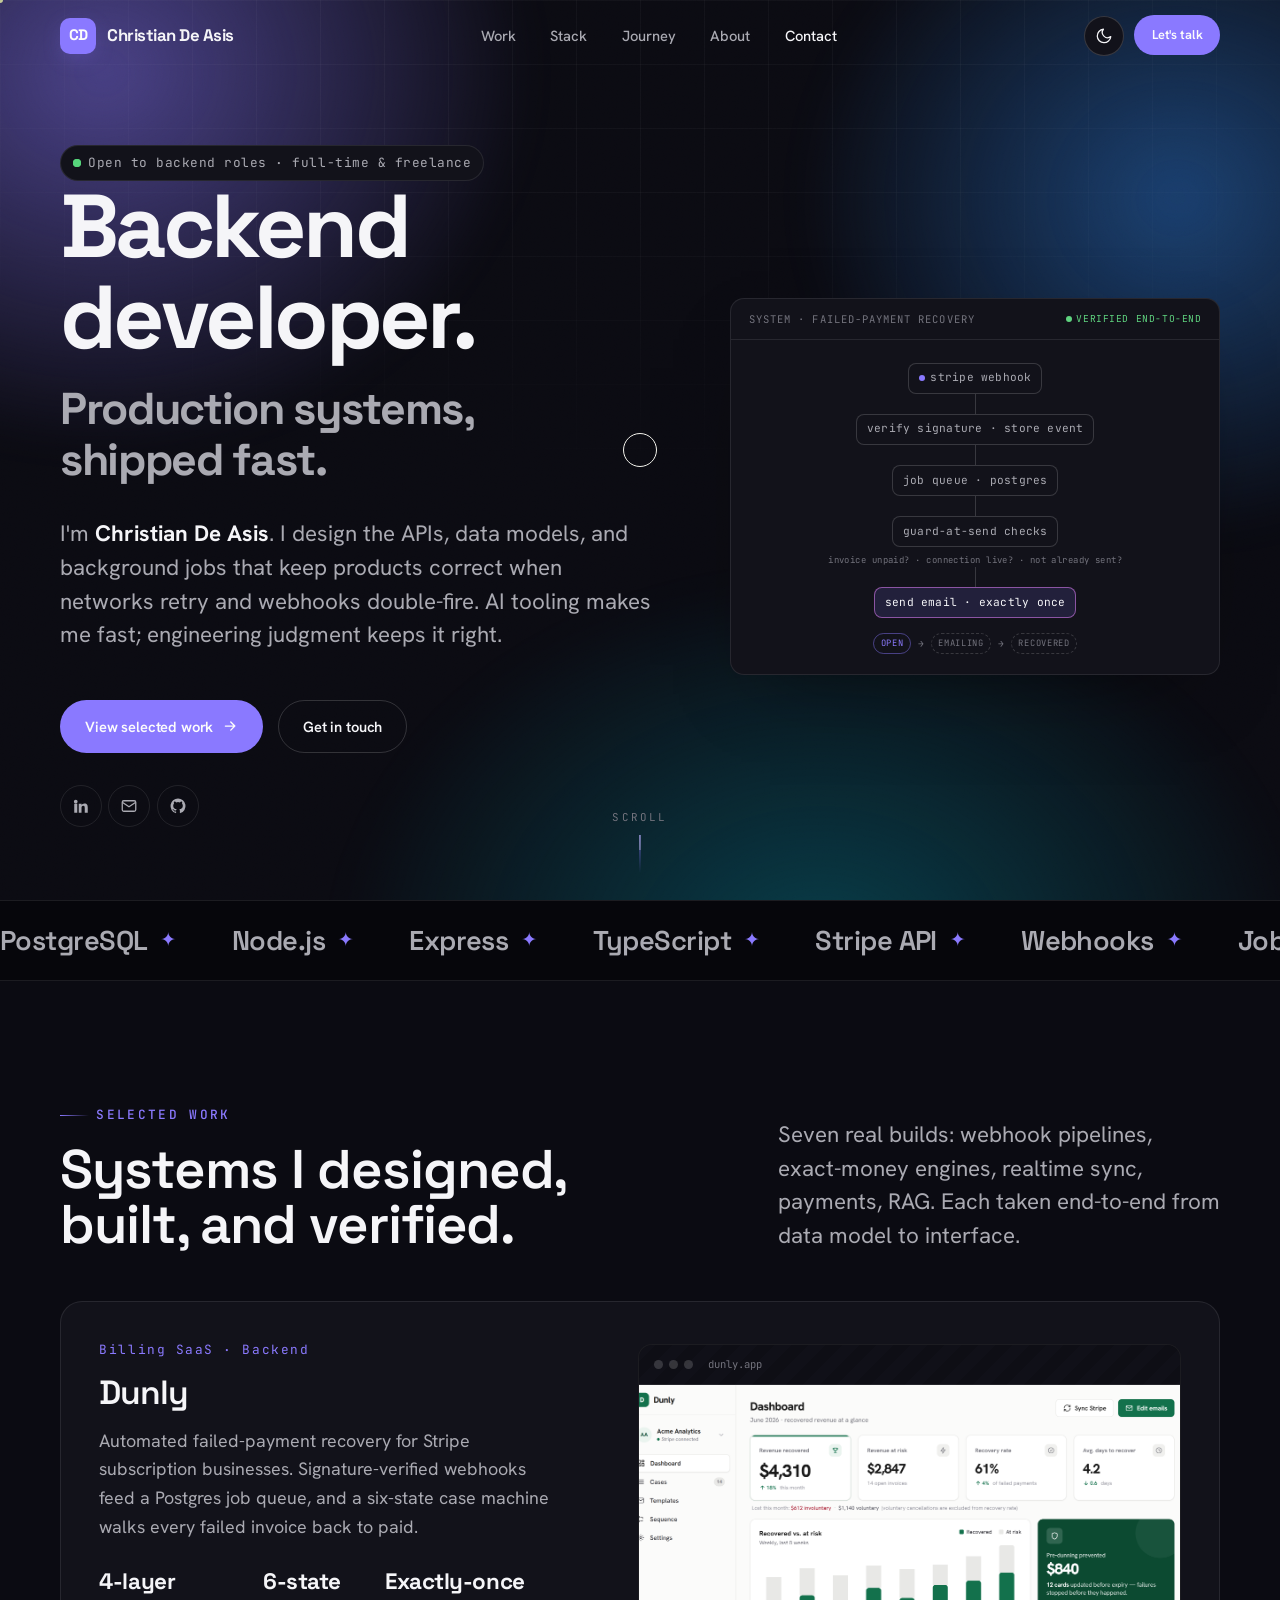
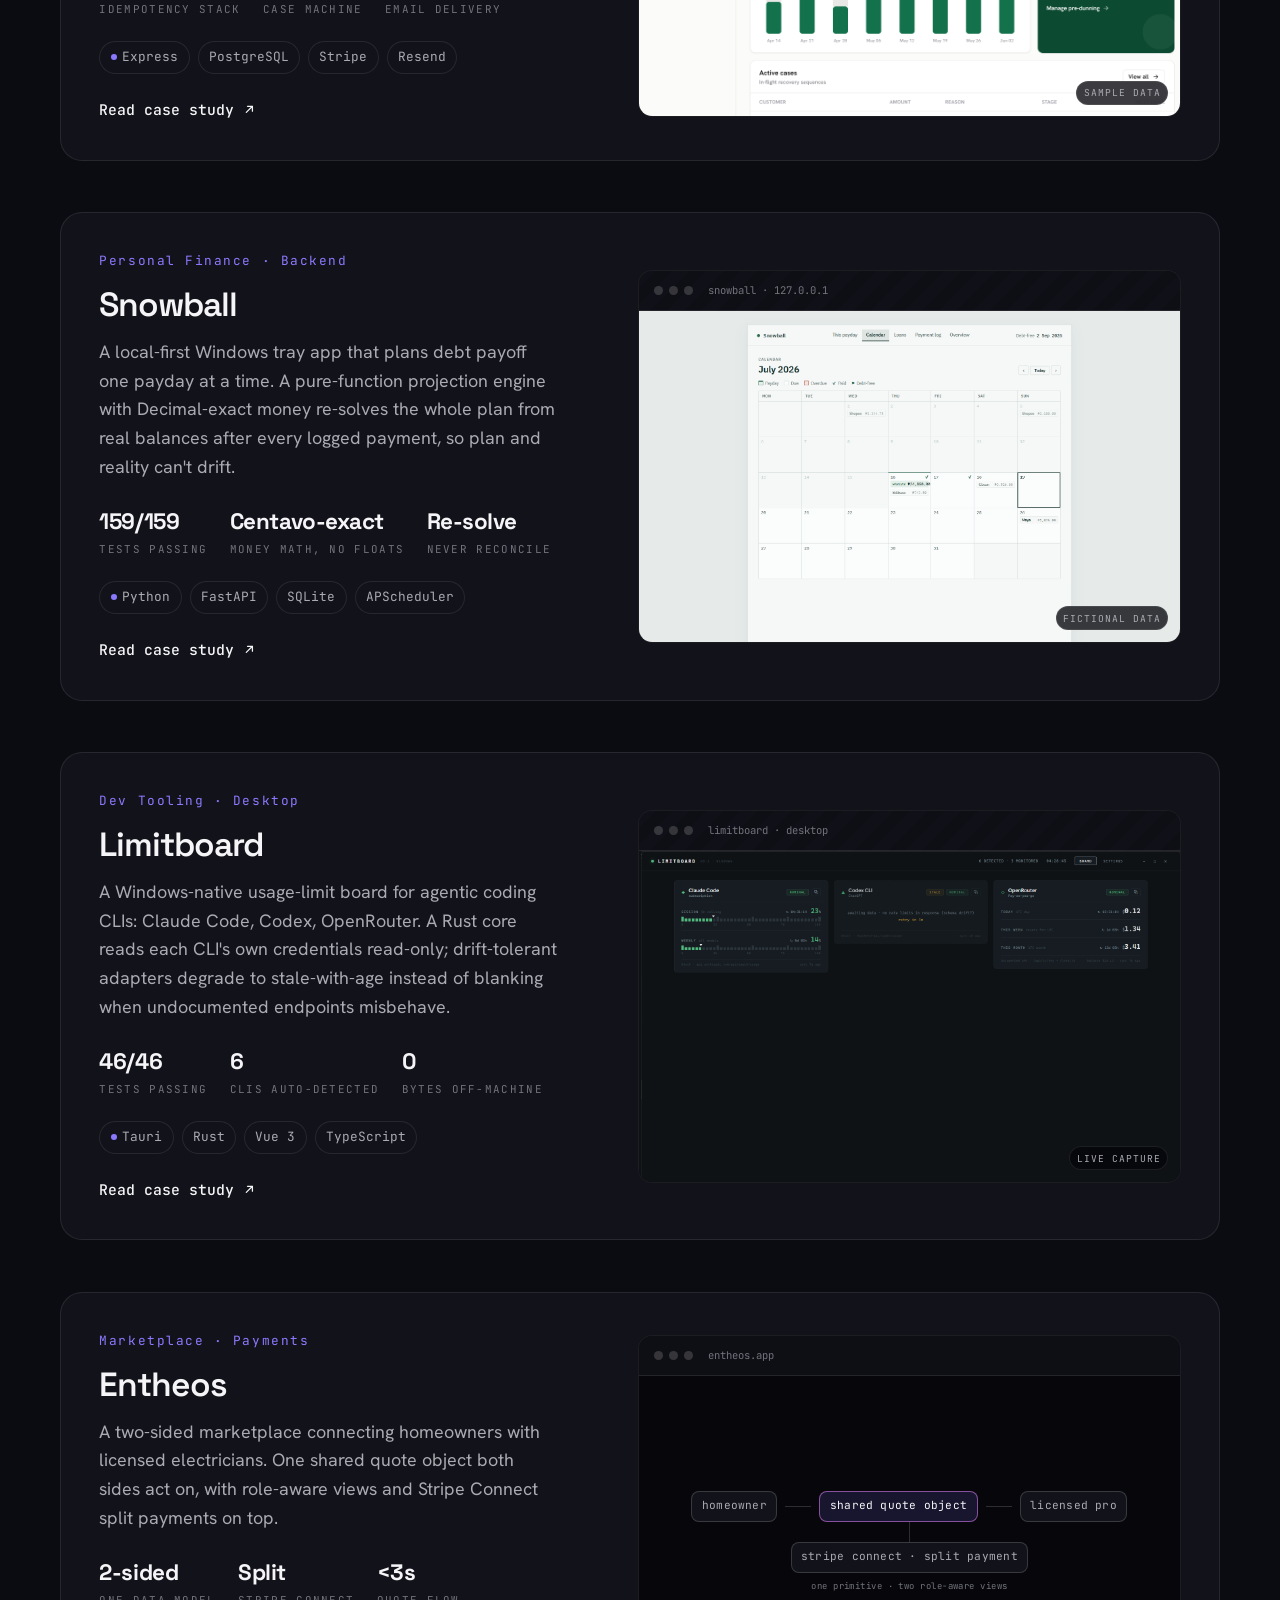
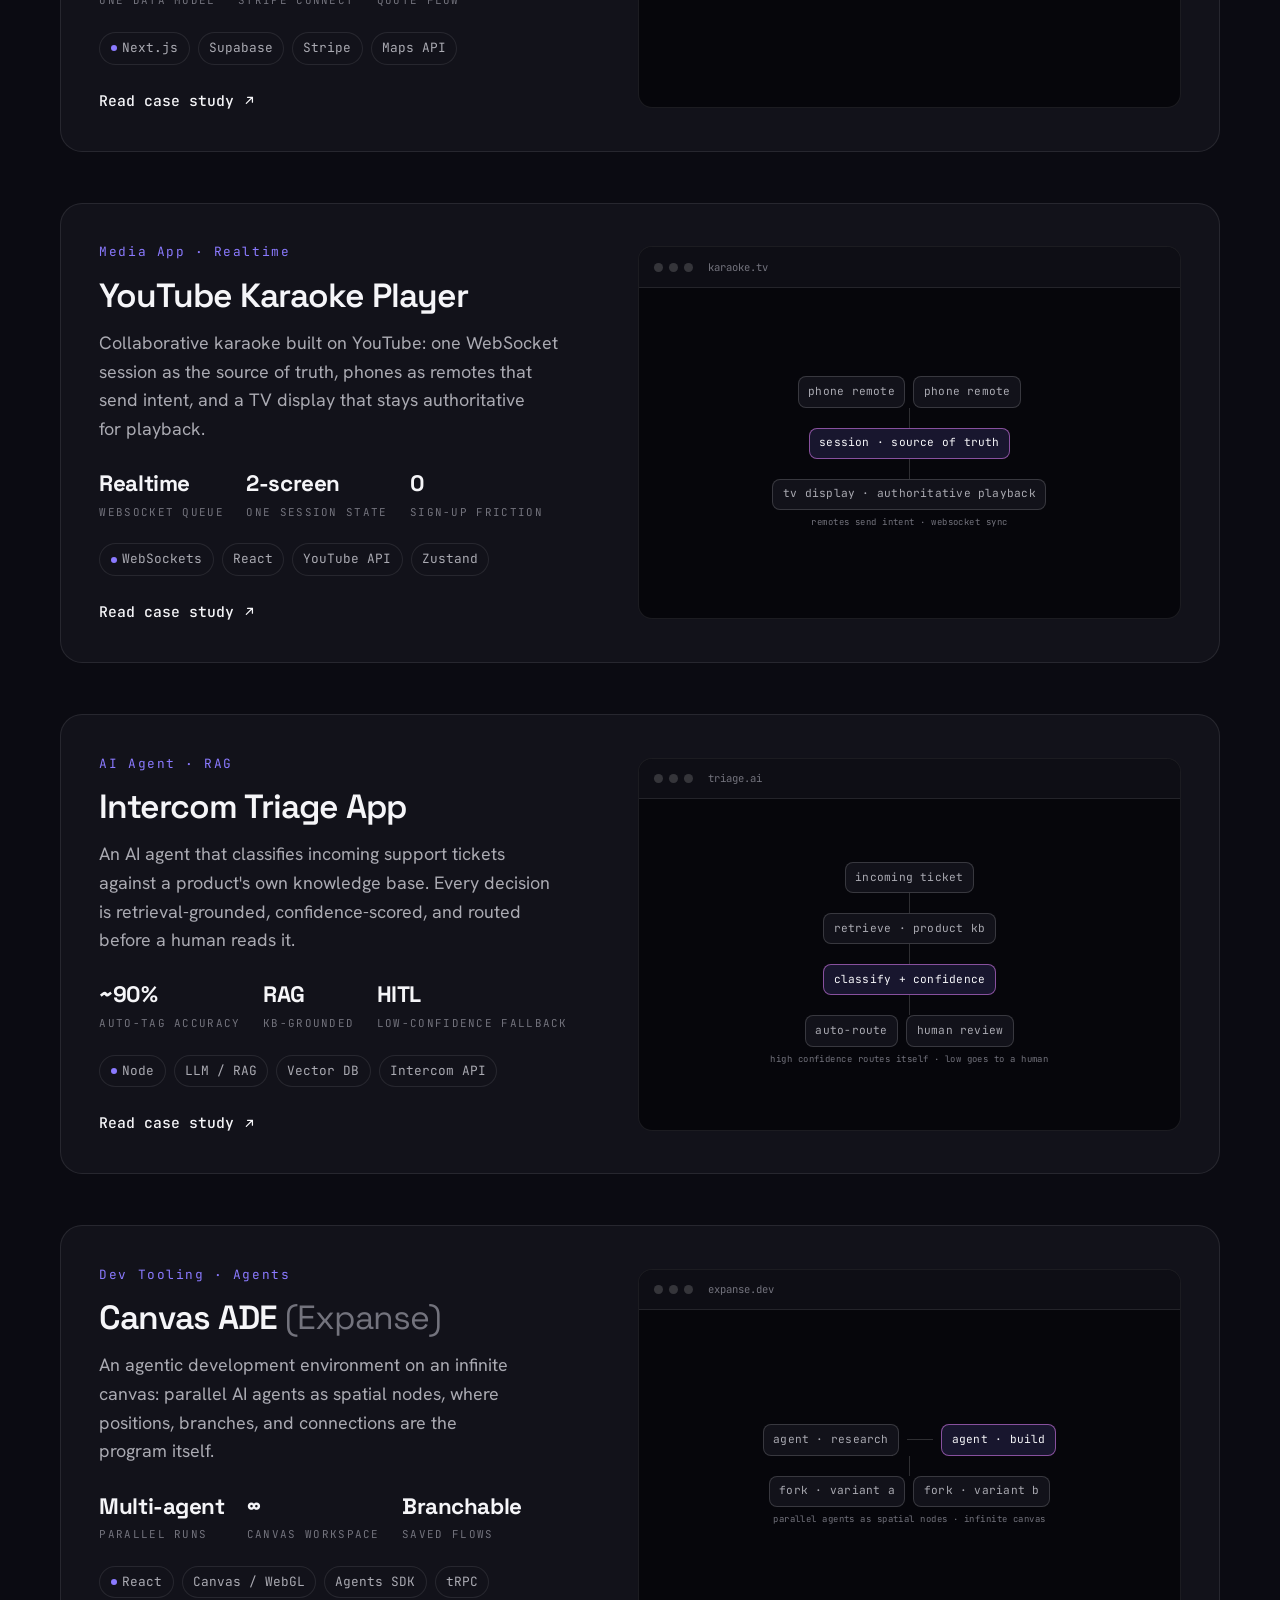
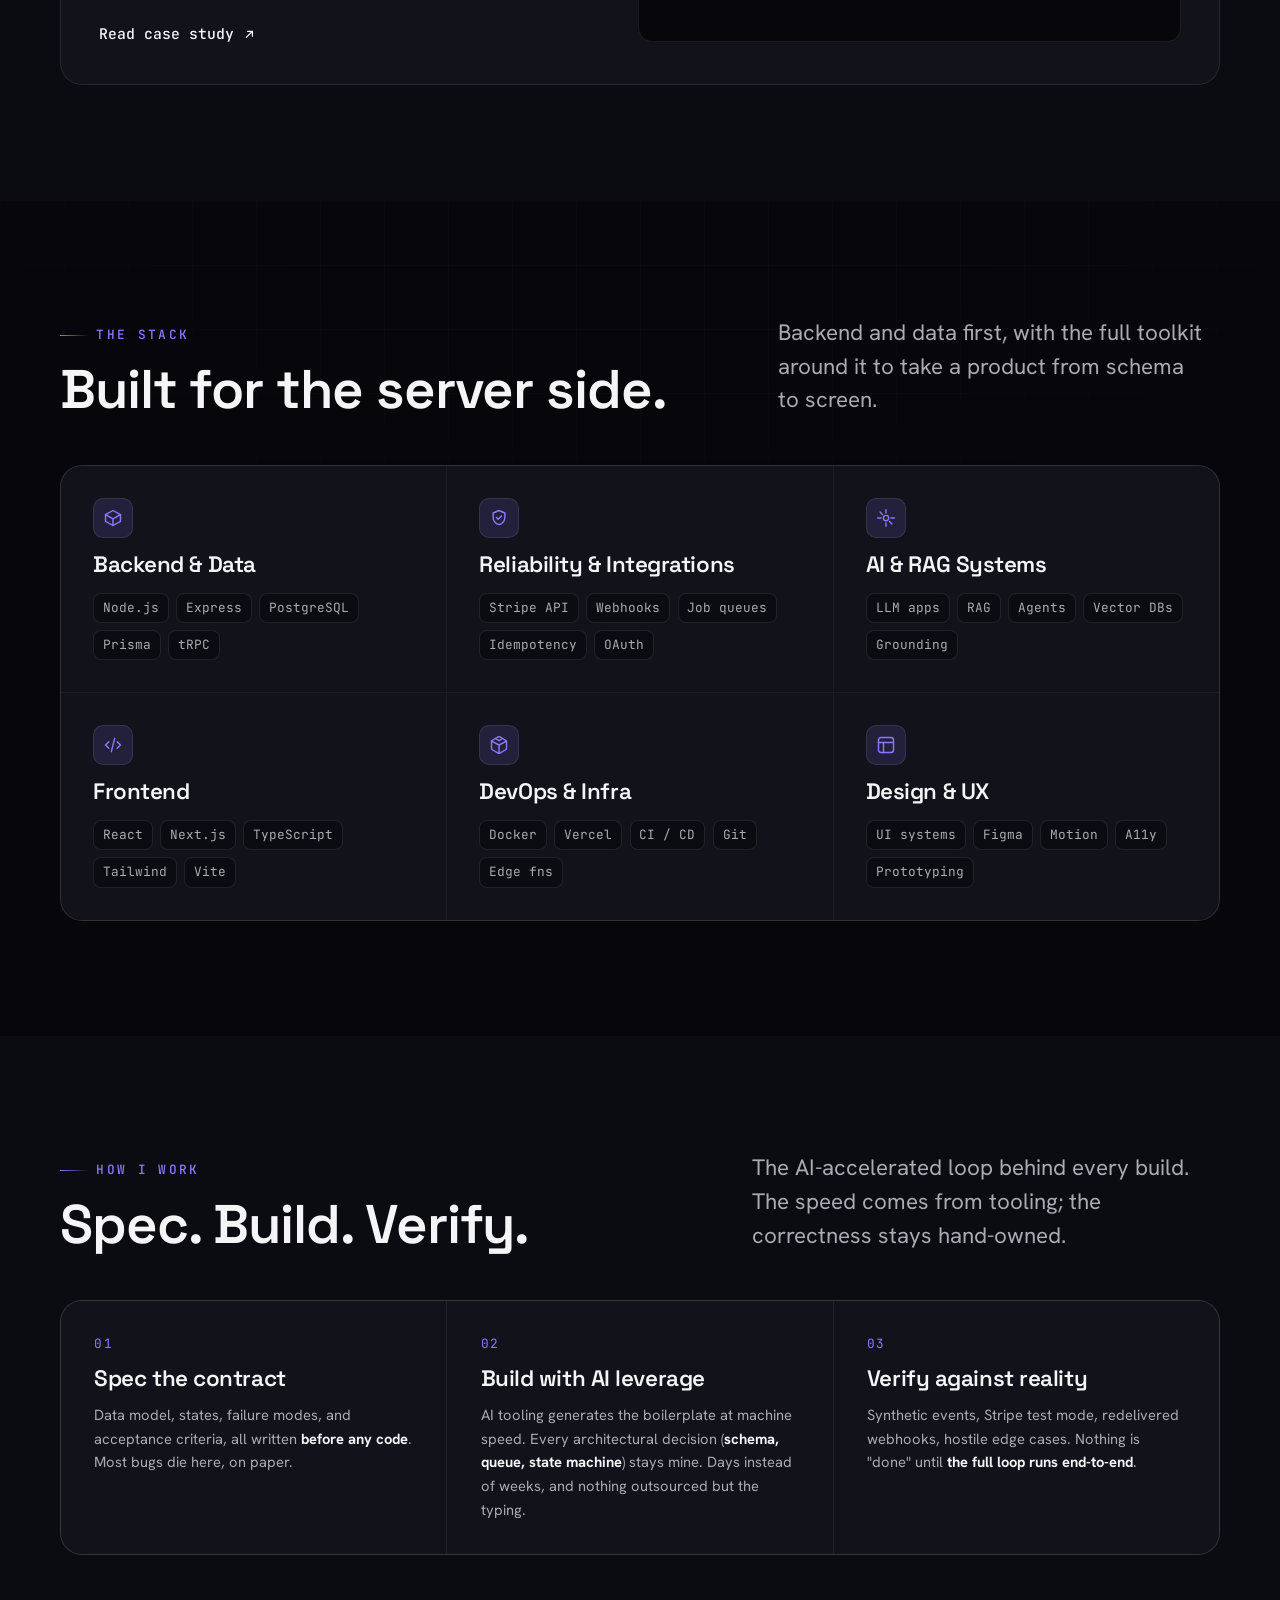
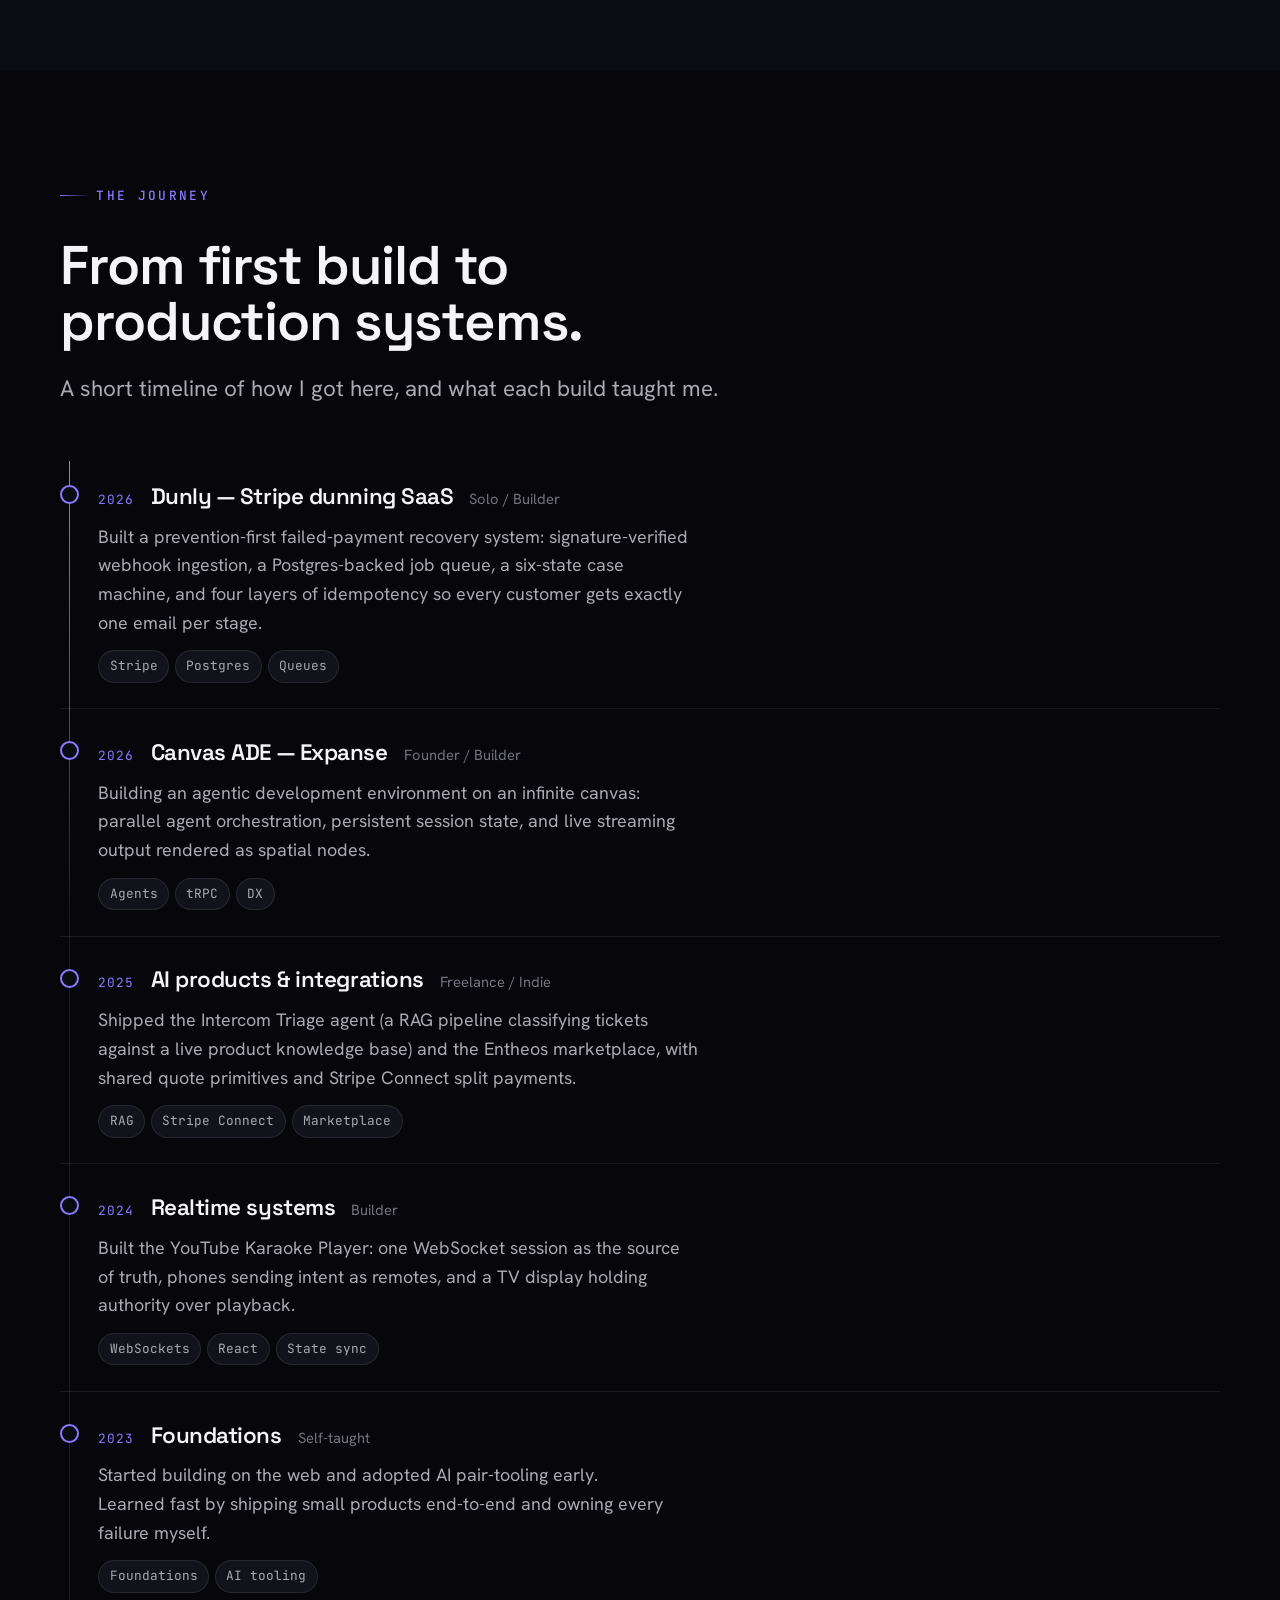
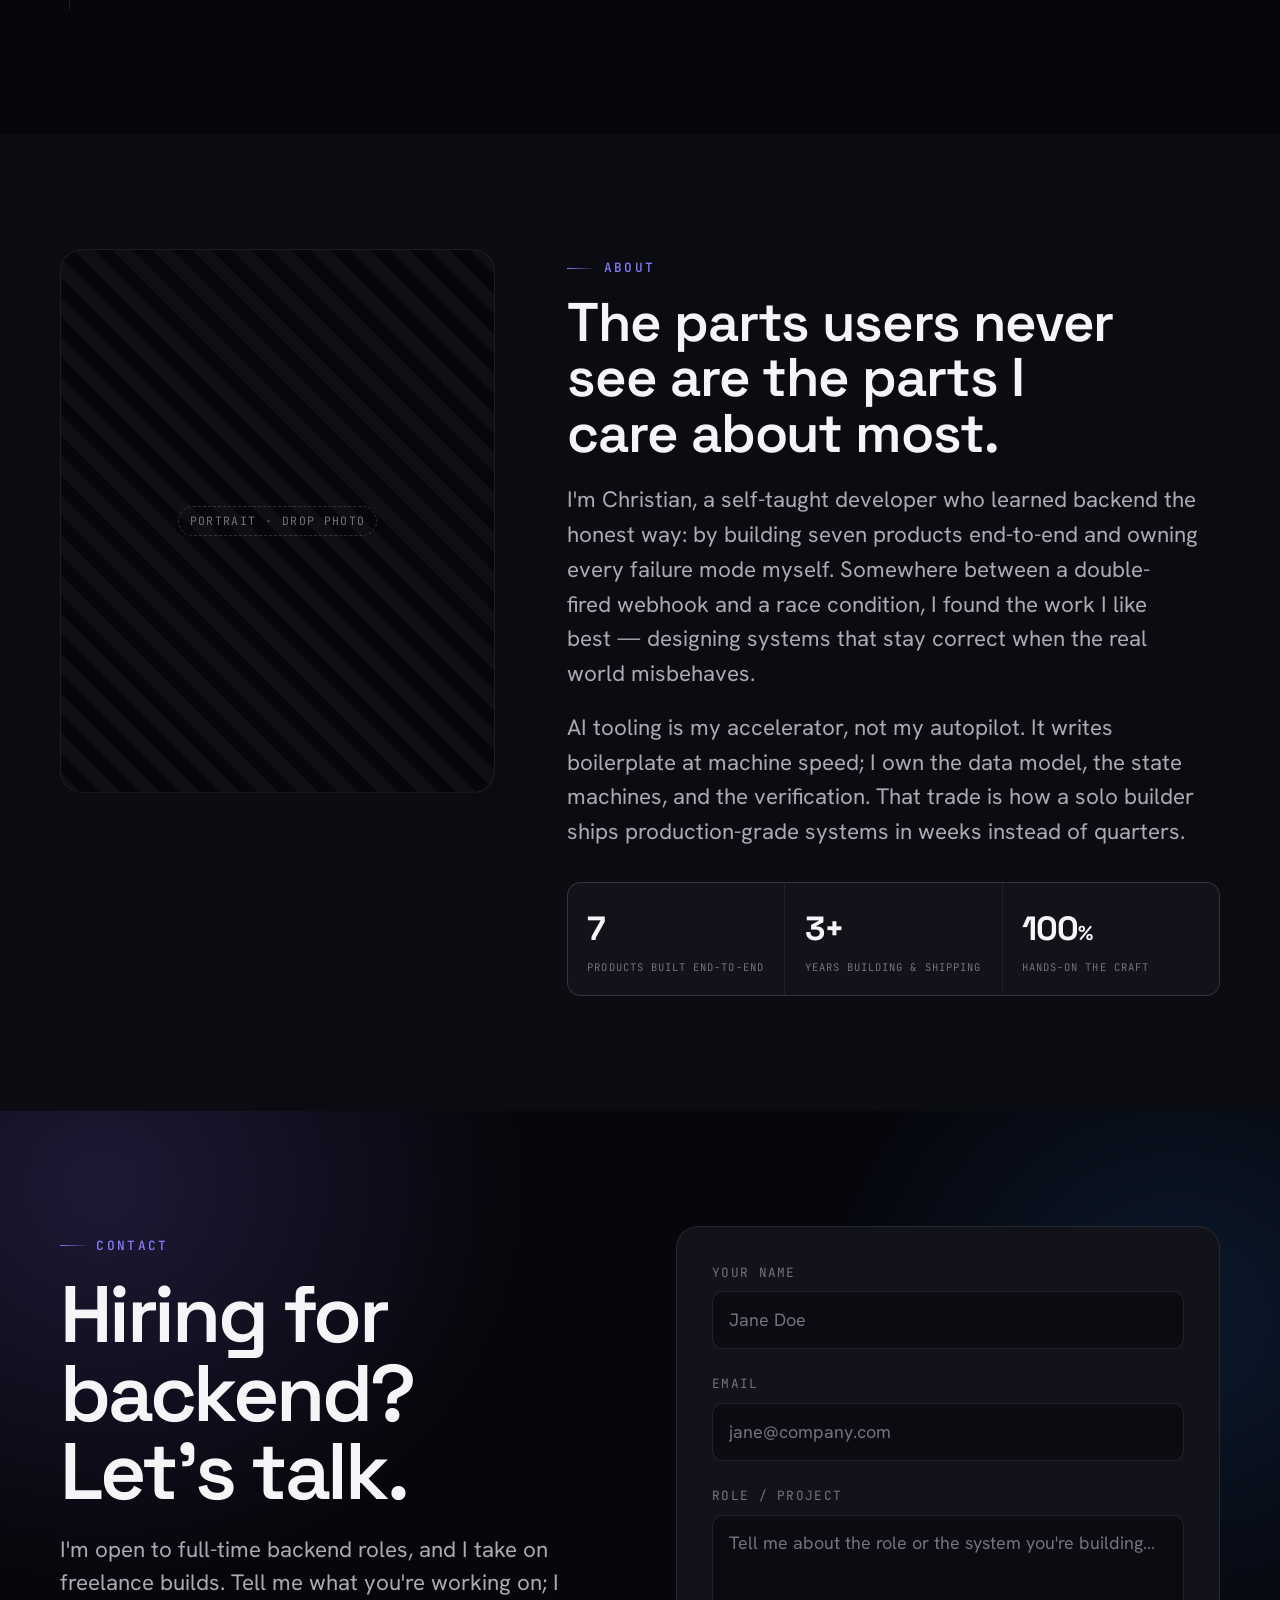
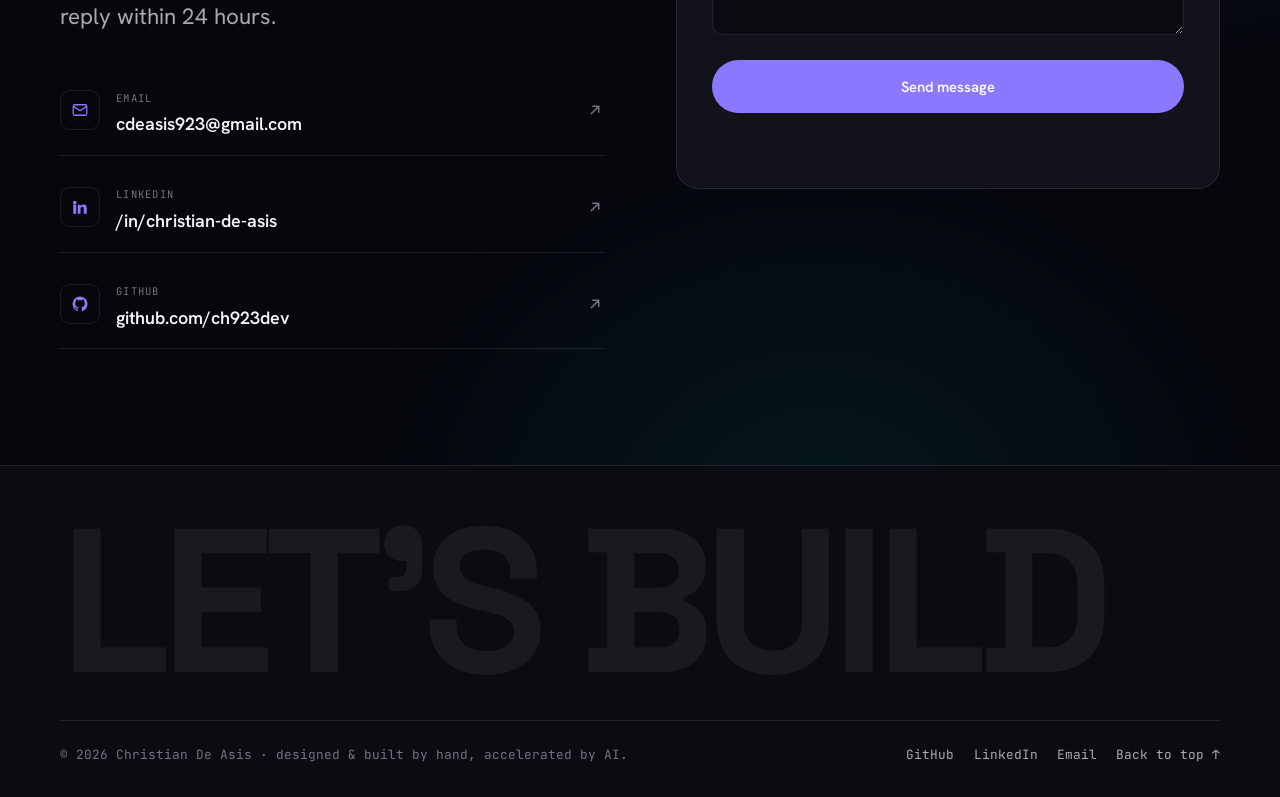
==== commit 8203a67c: "feat: add Snowball and Limitboard case studies Two new evidence-grounded case studies wired into the" ====
--- a/index.html
+++ b/index.html
@@ -4,7 +4,7 @@
 <meta charset="UTF-8">
 <meta name="viewport" content="width=device-width, initial-scale=1.0">
 <title>Christian De Asis — Backend Developer</title>
-<meta name="description" content="Backend developer building production systems: webhook pipelines, job queues, state machines, payments. Five products built end-to-end, AI-accelerated and hand-verified.">
+<meta name="description" content="Backend developer building production systems: webhook pipelines, job queues, state machines, payments. Seven products built end-to-end, AI-accelerated and hand-verified.">
 <meta name="author" content="Christian De Asis">
 <meta property="og:title" content="Christian De Asis — Backend Developer">
 <meta property="og:description" content="Production systems, shipped fast. Webhook pipelines, job queues, state machines, payments. AI-accelerated, hand-verified.">
@@ -157,7 +157,7 @@
         <span class="kicker">Selected work</span>
         <h2 style="margin-top:1rem">Systems I designed, built, and verified.</h2>
       </div>
-      <p class="lead" style="max-width:34ch">Five real builds: webhook pipelines, realtime sync, payments, RAG. Each taken end-to-end from data model to interface.</p>
+      <p class="lead" style="max-width:34ch">Seven real builds: webhook pipelines, exact-money engines, realtime sync, payments, RAG. Each taken end-to-end from data model to interface.</p>
     </div>
 
     <div class="projects-list">
@@ -190,6 +190,70 @@
           </div>
           <div class="project-actions">
             <a href="work/dunly-dunning.html" class="link-arrow">Read case study <svg viewBox="0 0 24 24" fill="none" stroke="currentColor" stroke-width="2" stroke-linecap="round" stroke-linejoin="round"><path d="M7 17 17 7M9 7h8v8"/></svg></a>
+          </div>
+        </div>
+      </article>
+
+      <!-- Snowball -->
+      <article class="project" data-reveal>
+        <div class="project-body">
+          <span class="project-index">Personal Finance · Backend</span>
+          <h3>Snowball</h3>
+          <p class="project-desc">A local-first Windows tray app that plans debt payoff one payday at a time. A pure-function projection engine with Decimal-exact money re-solves the whole plan from real balances after every logged payment, so plan and reality can't drift.</p>
+          <div class="project-meta">
+            <div class="metric"><span class="val">159/159</span><span class="lbl">Tests passing</span></div>
+            <div class="metric"><span class="val">Centavo-exact</span><span class="lbl">Money math, no floats</span></div>
+            <div class="metric"><span class="val">Re-solve</span><span class="lbl">Never reconcile</span></div>
+          </div>
+          <div class="project-stack">
+            <span class="chip"><span class="chip-dot"></span>Python</span>
+            <span class="chip">FastAPI</span>
+            <span class="chip">SQLite</span>
+            <span class="chip">APScheduler</span>
+          </div>
+          <div class="project-actions">
+            <a href="work/snowball.html" class="link-arrow">Read case study <svg viewBox="0 0 24 24" fill="none" stroke="currentColor" stroke-width="2" stroke-linecap="round" stroke-linejoin="round"><path d="M7 17 17 7M9 7h8v8"/></svg></a>
+          </div>
+        </div>
+        <a href="work/snowball.html" class="project-media" aria-label="Open Snowball case study">
+          <div class="mockup">
+            <div class="mockup-bar"><i></i><i></i><i></i><span class="url">snowball · 127.0.0.1</span></div>
+            <div class="mockup-canvas has-shot">
+              <img class="shot" src="screens/snowball-card.png" alt="Snowball calendar: July grid with payday chip, paid checkmarks, today ring and due chips" loading="lazy" width="1600" height="1100">
+              <span class="shot-badge">fictional data</span>
+            </div>
+          </div>
+        </a>
+      </article>
+
+      <!-- Limitboard -->
+      <article class="project flip" data-reveal>
+        <a href="work/limitboard.html" class="project-media" aria-label="Open Limitboard case study">
+          <div class="mockup">
+            <div class="mockup-bar"><i></i><i></i><i></i><span class="url">limitboard · desktop</span></div>
+            <div class="mockup-canvas has-shot">
+              <img class="shot" src="screens/limitboard-card.png" alt="Limitboard: live usage gauges for Claude Code and OpenRouter, with a degraded Codex card showing its retry countdown" loading="lazy" width="1600" height="1100">
+              <span class="shot-badge">live capture</span>
+            </div>
+          </div>
+        </a>
+        <div class="project-body">
+          <span class="project-index">Dev Tooling · Desktop</span>
+          <h3>Limitboard</h3>
+          <p class="project-desc">A Windows-native usage-limit board for agentic coding CLIs: Claude Code, Codex, OpenRouter. A Rust core reads each CLI's own credentials read-only; drift-tolerant adapters degrade to stale-with-age instead of blanking when undocumented endpoints misbehave.</p>
+          <div class="project-meta">
+            <div class="metric"><span class="val">46/46</span><span class="lbl">Tests passing</span></div>
+            <div class="metric"><span class="val">6</span><span class="lbl">CLIs auto-detected</span></div>
+            <div class="metric"><span class="val">0</span><span class="lbl">Bytes off-machine</span></div>
+          </div>
+          <div class="project-stack">
+            <span class="chip"><span class="chip-dot"></span>Tauri</span>
+            <span class="chip">Rust</span>
+            <span class="chip">Vue 3</span>
+            <span class="chip">TypeScript</span>
+          </div>
+          <div class="project-actions">
+            <a href="work/limitboard.html" class="link-arrow">Read case study <svg viewBox="0 0 24 24" fill="none" stroke="currentColor" stroke-width="2" stroke-linecap="round" stroke-linejoin="round"><path d="M7 17 17 7M9 7h8v8"/></svg></a>
           </div>
         </div>
       </article>
@@ -501,10 +565,10 @@
       <div class="about-copy" data-reveal style="--reveal-delay:.1s">
         <span class="kicker">About</span>
         <h2 style="margin:1rem 0 1.4rem;font-size:var(--fs-2xl)">The parts users never see are the parts I care about most.</h2>
-        <p>I'm Christian, a self-taught developer who learned backend the honest way: by building five products end-to-end and owning every failure mode myself. Somewhere between a double-fired webhook and a race condition, I found the work I like best — designing systems that stay correct when the real world misbehaves.</p>
+        <p>I'm Christian, a self-taught developer who learned backend the honest way: by building seven products end-to-end and owning every failure mode myself. Somewhere between a double-fired webhook and a race condition, I found the work I like best — designing systems that stay correct when the real world misbehaves.</p>
         <p>AI tooling is my accelerator, not my autopilot. It writes boilerplate at machine speed; I own the data model, the state machines, and the verification. That trade is how a solo builder ships production-grade systems in weeks instead of quarters.</p>
         <div class="stats-row" data-reveal>
-          <div class="stat-cell"><span class="big"><span data-count="5">0</span></span><span class="cap">Products built end-to-end</span></div>
+          <div class="stat-cell"><span class="big"><span data-count="7">0</span></span><span class="cap">Products built end-to-end</span></div>
           <div class="stat-cell"><span class="big"><span data-count="3">0</span>+</span><span class="cap">Years building &amp; shipping</span></div>
           <div class="stat-cell"><span class="big">100<span style="font-size:.6em">%</span></span><span class="cap">Hands-on the craft</span></div>
         </div>
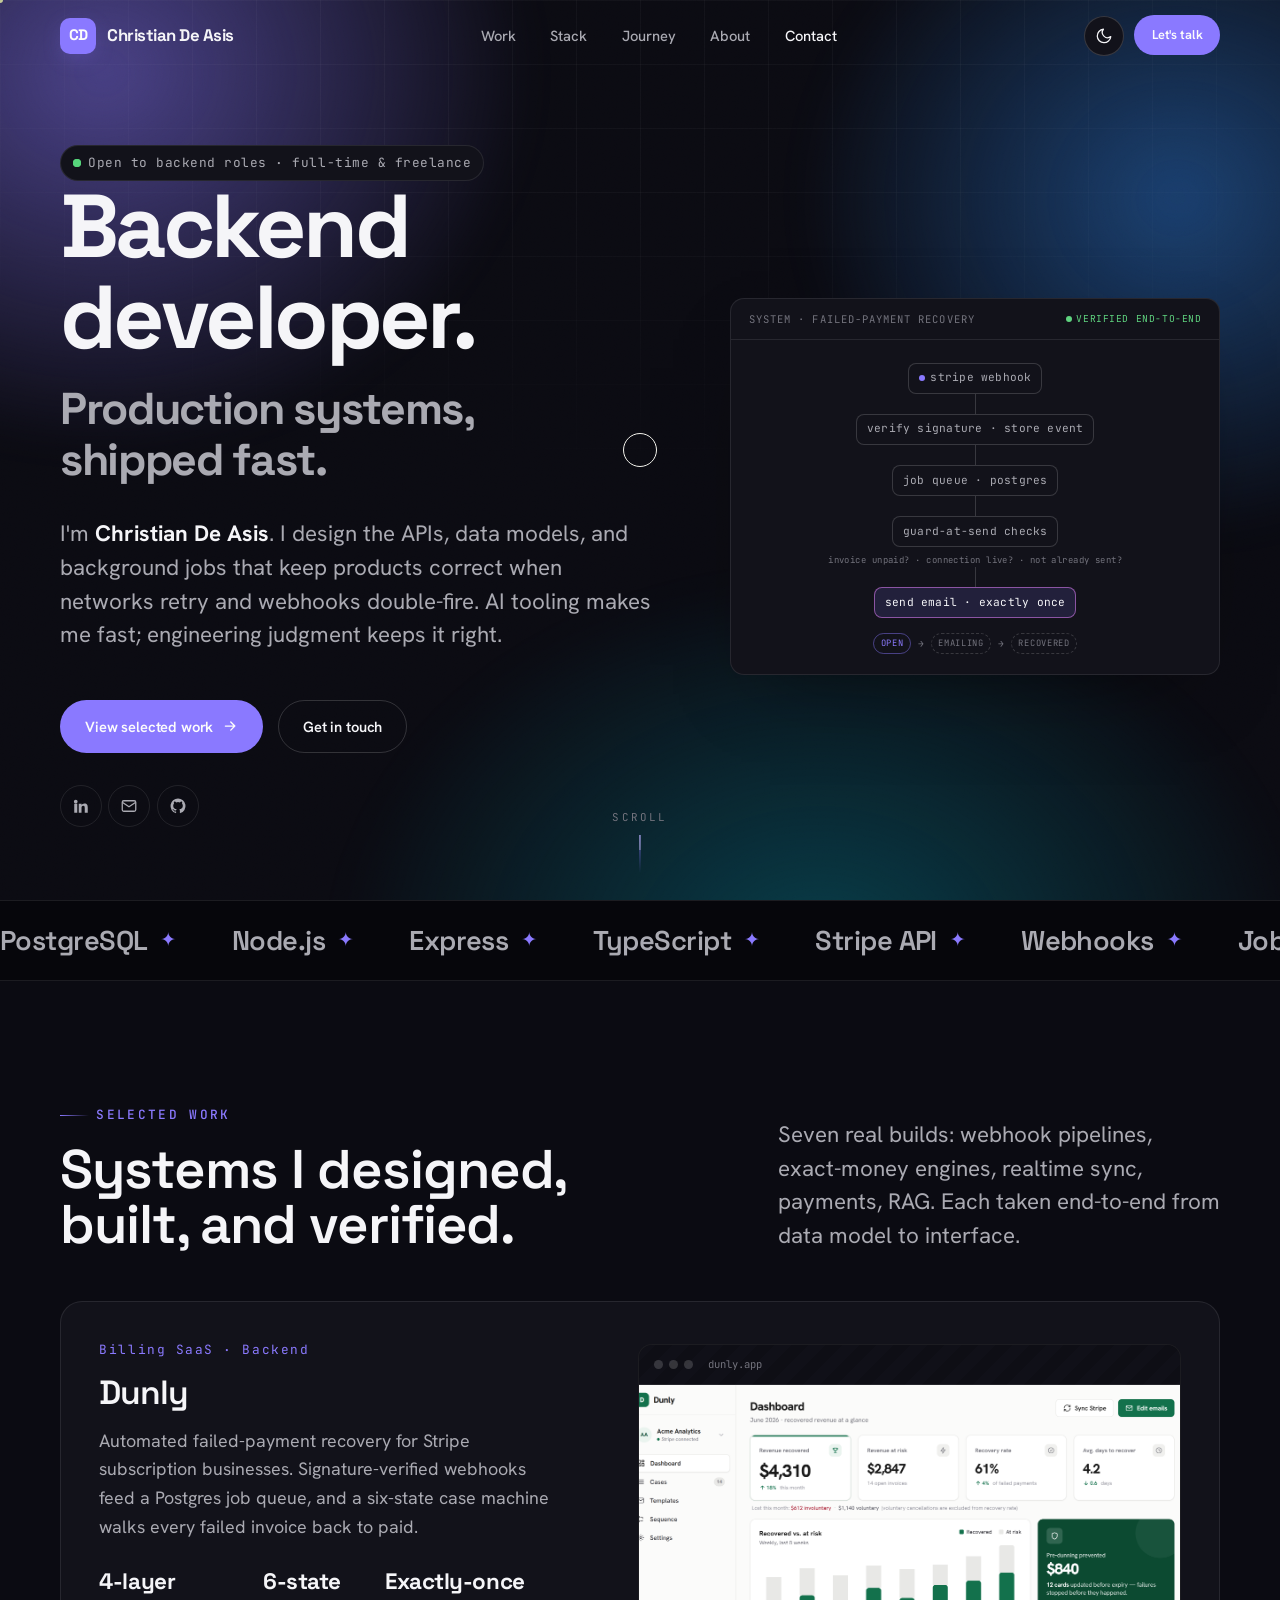
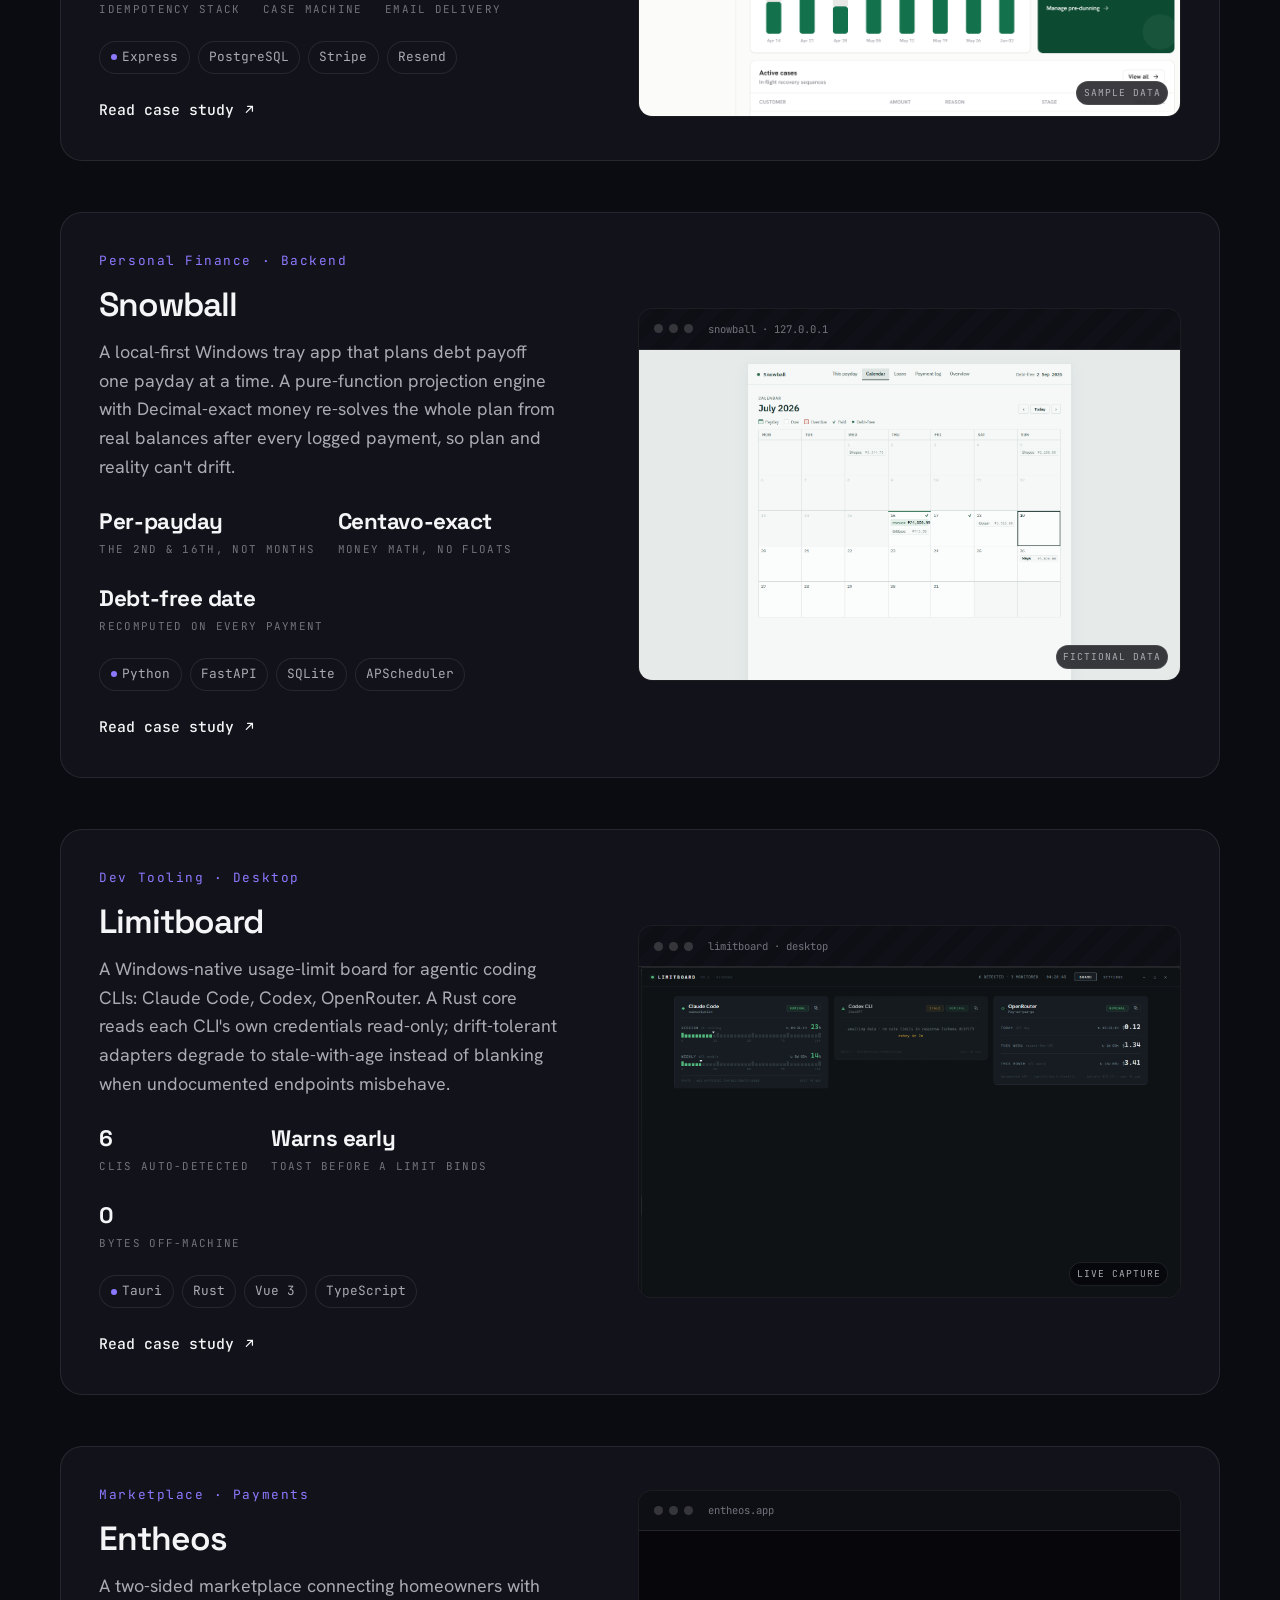
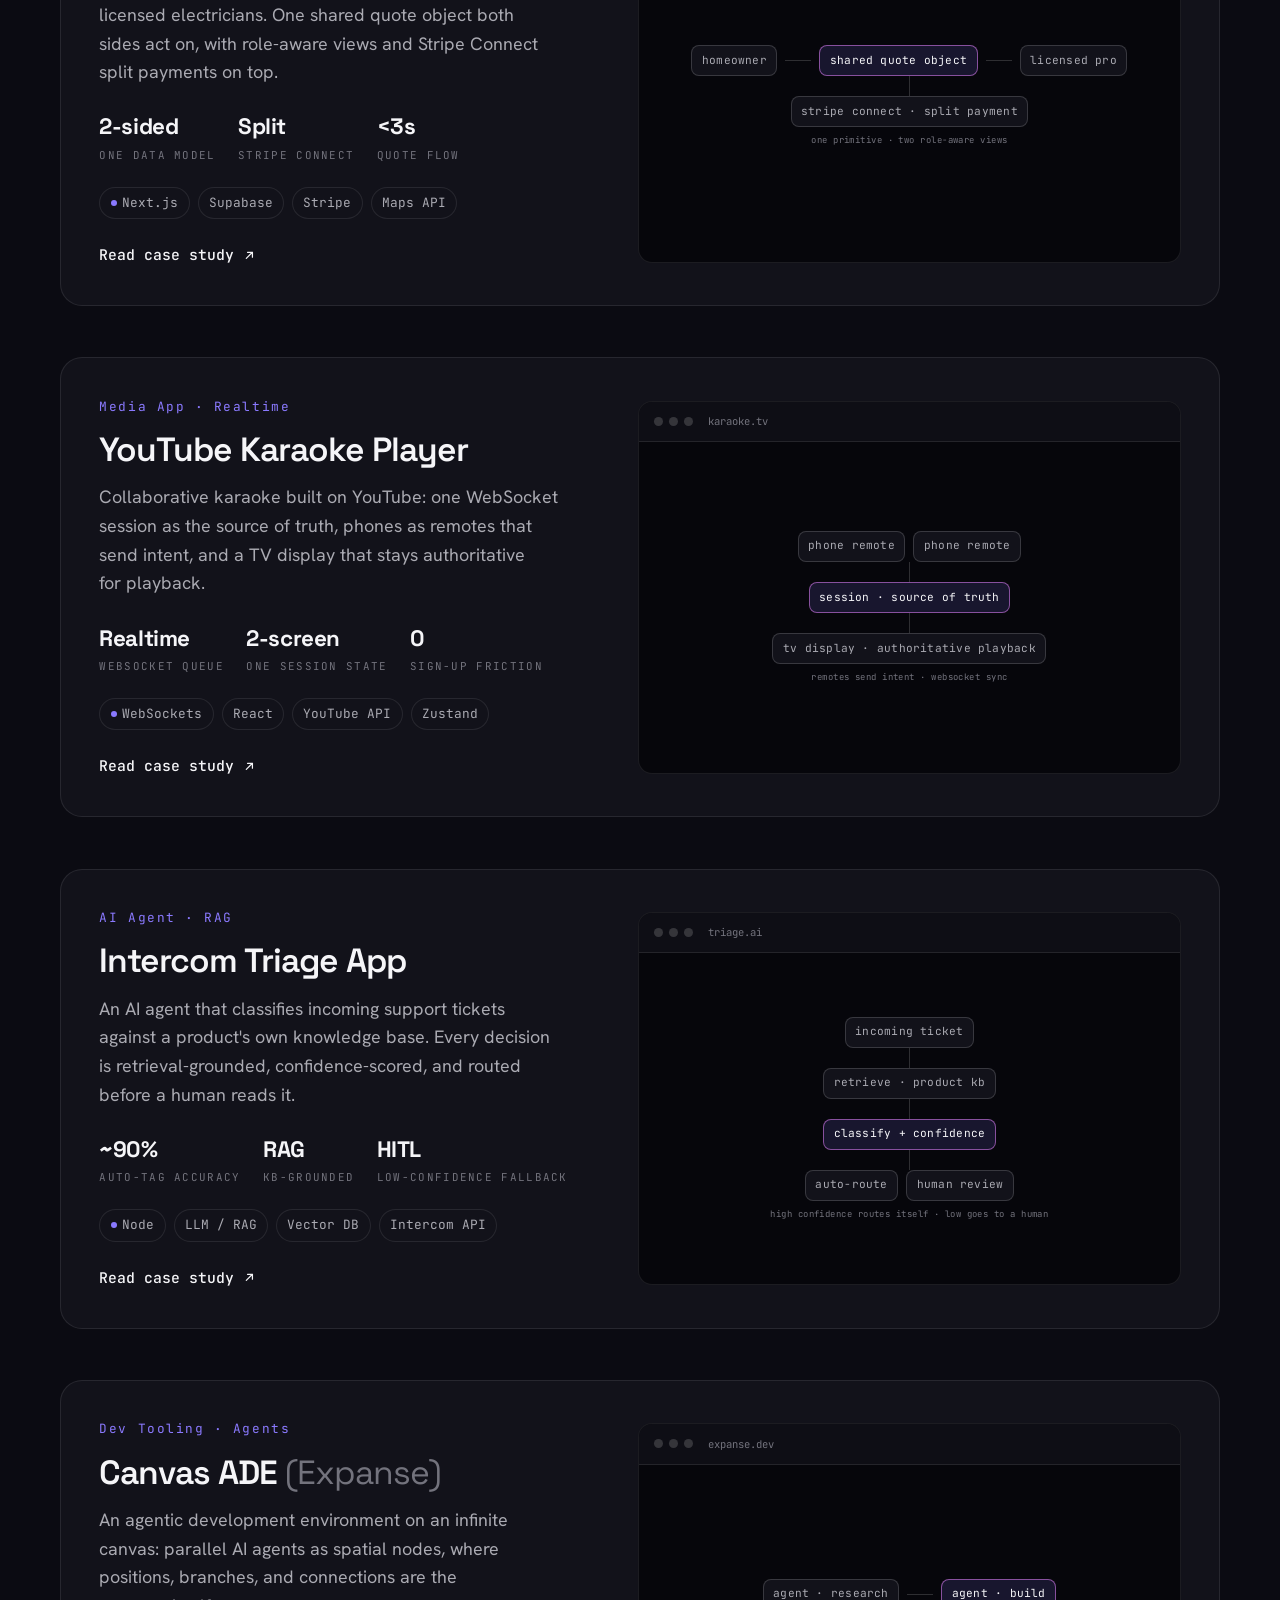
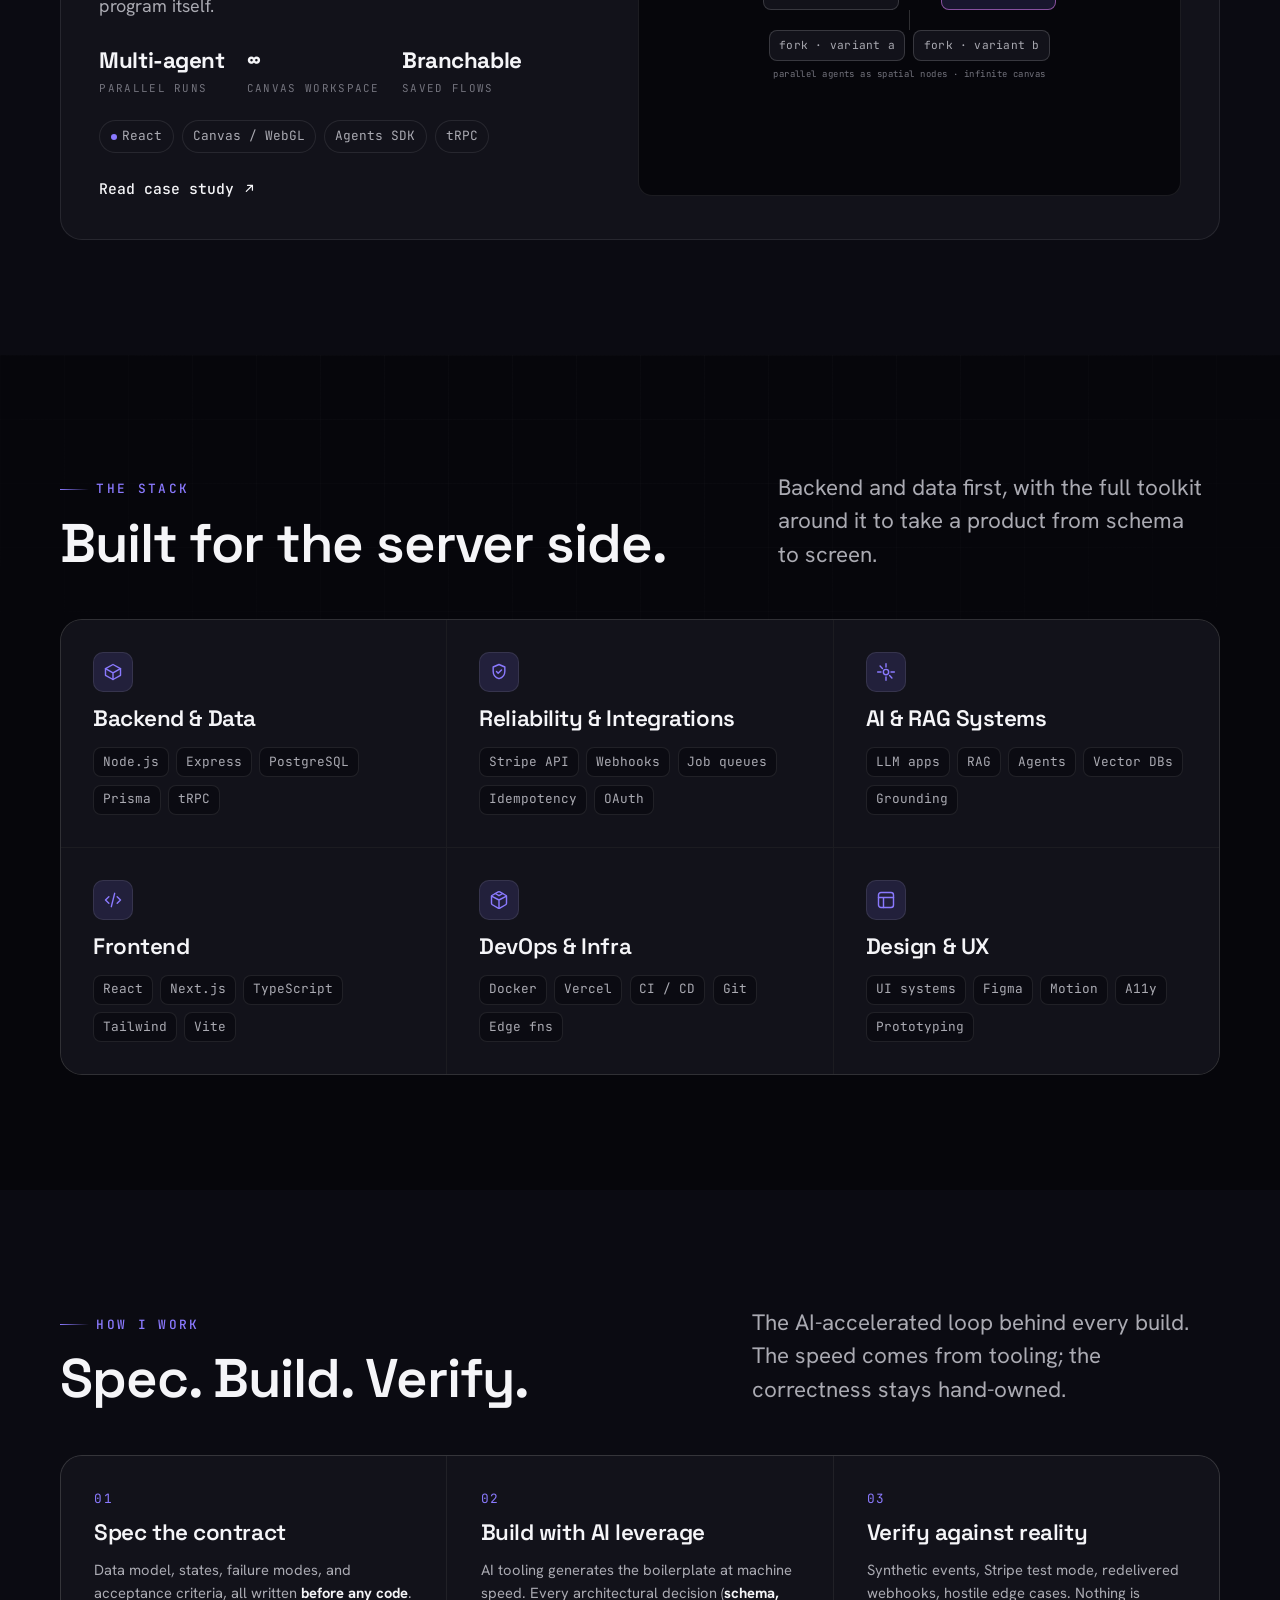
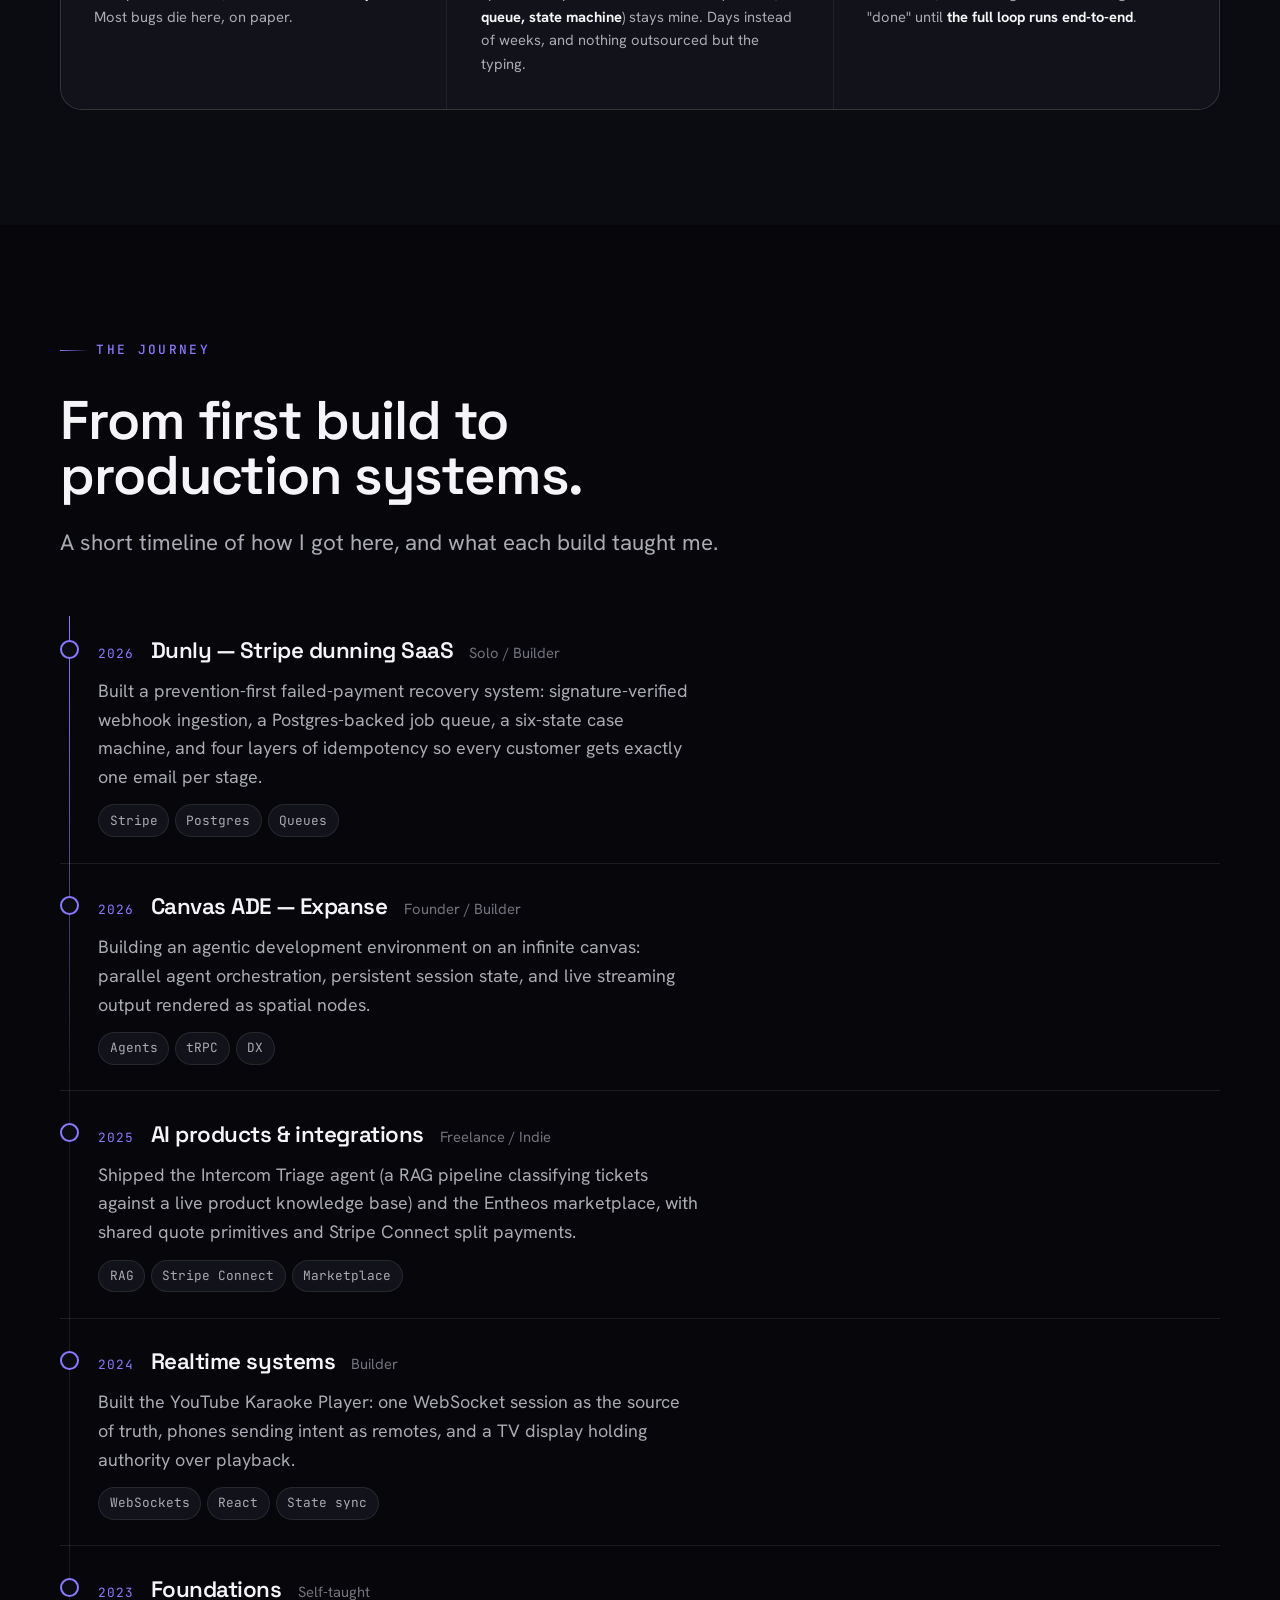
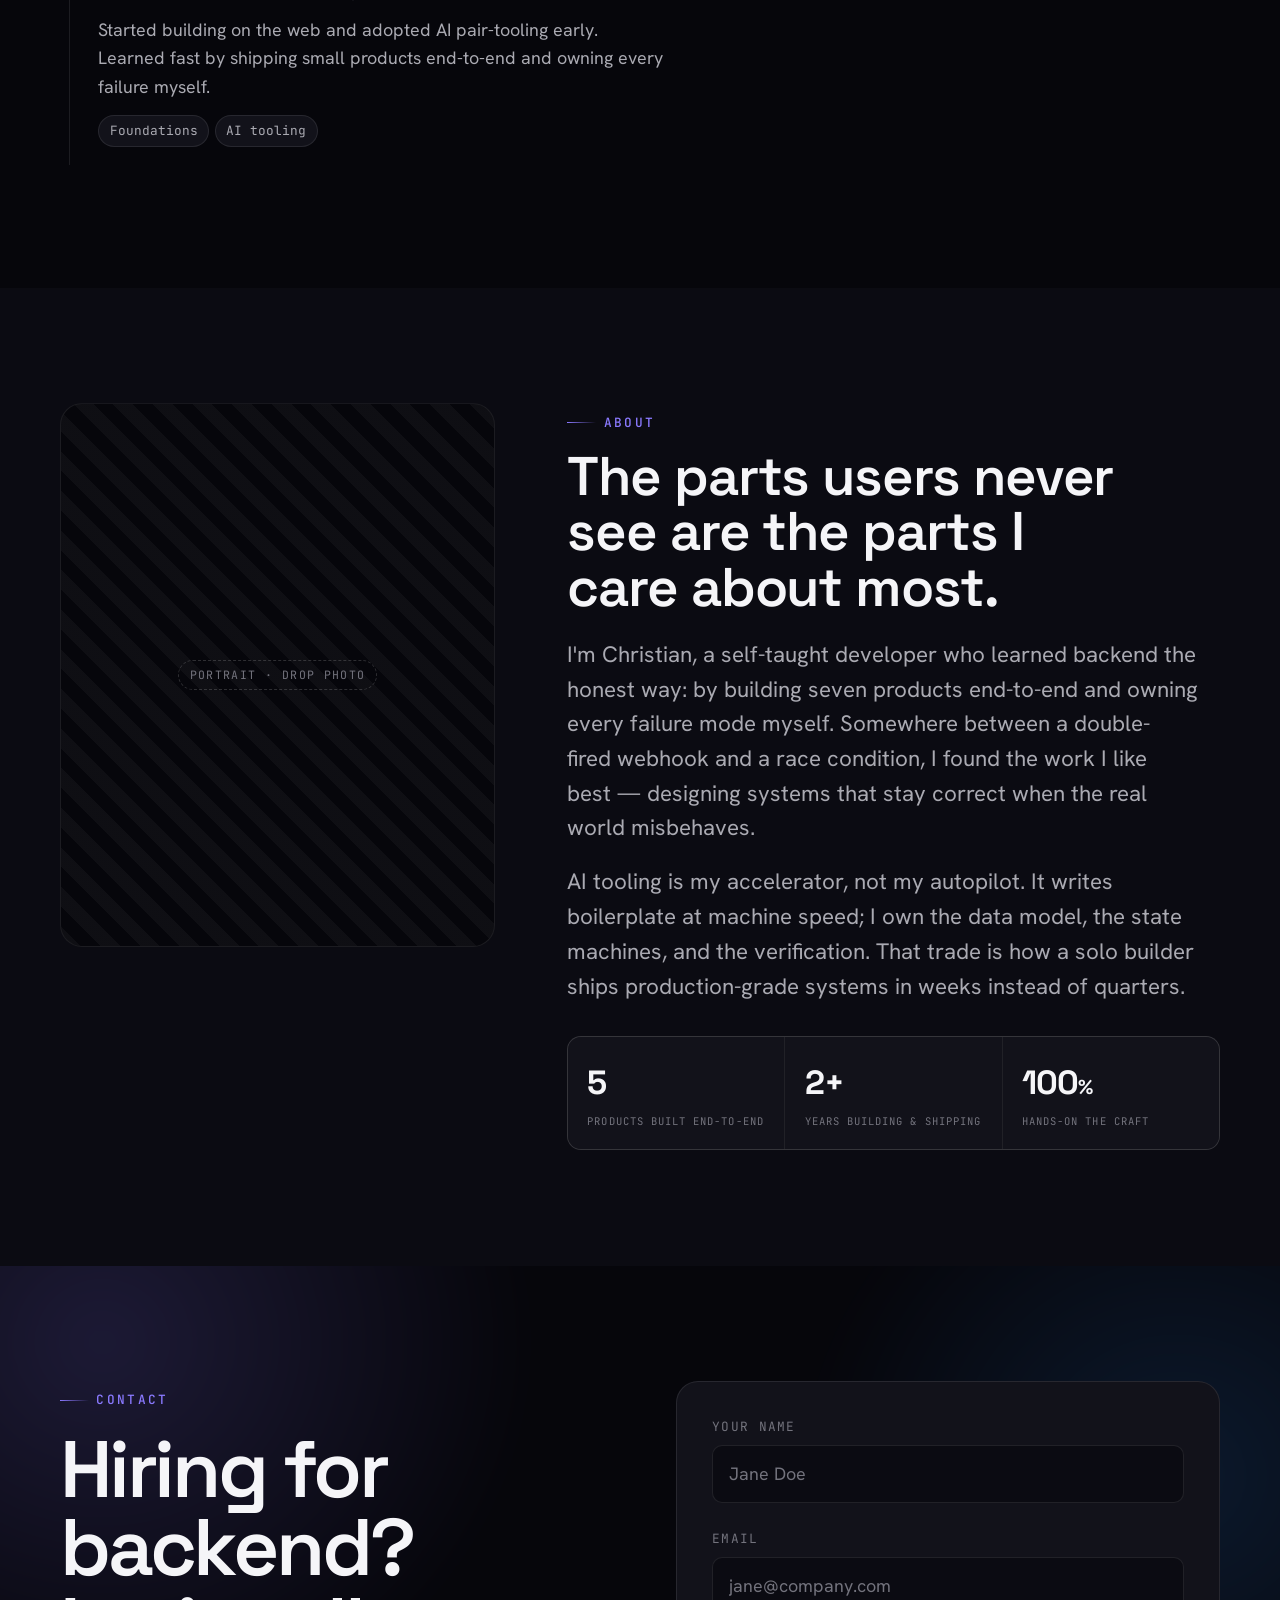
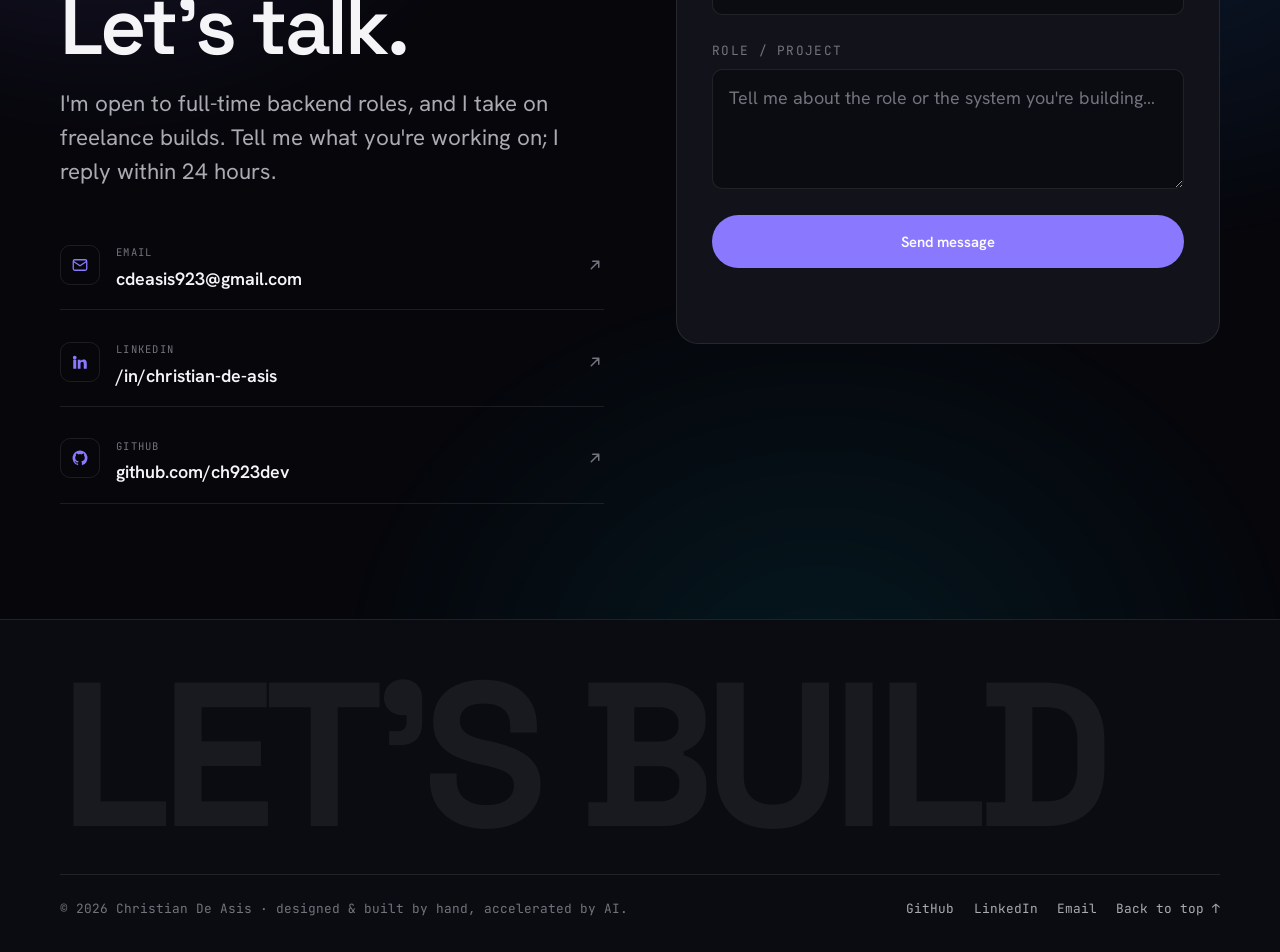
==== commit ac1481fe: "fix: product-value metrics on Snowball and Limitboard cards Test counts are build evidence, not prod" ====
--- a/index.html
+++ b/index.html
@@ -201,9 +201,9 @@
           <h3>Snowball</h3>
           <p class="project-desc">A local-first Windows tray app that plans debt payoff one payday at a time. A pure-function projection engine with Decimal-exact money re-solves the whole plan from real balances after every logged payment, so plan and reality can't drift.</p>
           <div class="project-meta">
-            <div class="metric"><span class="val">159/159</span><span class="lbl">Tests passing</span></div>
+            <div class="metric"><span class="val">Per-payday</span><span class="lbl">The 2nd &amp; 16th, not months</span></div>
             <div class="metric"><span class="val">Centavo-exact</span><span class="lbl">Money math, no floats</span></div>
-            <div class="metric"><span class="val">Re-solve</span><span class="lbl">Never reconcile</span></div>
+            <div class="metric"><span class="val">Debt-free date</span><span class="lbl">Recomputed on every payment</span></div>
           </div>
           <div class="project-stack">
             <span class="chip"><span class="chip-dot"></span>Python</span>
@@ -242,8 +242,8 @@
           <h3>Limitboard</h3>
           <p class="project-desc">A Windows-native usage-limit board for agentic coding CLIs: Claude Code, Codex, OpenRouter. A Rust core reads each CLI's own credentials read-only; drift-tolerant adapters degrade to stale-with-age instead of blanking when undocumented endpoints misbehave.</p>
           <div class="project-meta">
-            <div class="metric"><span class="val">46/46</span><span class="lbl">Tests passing</span></div>
             <div class="metric"><span class="val">6</span><span class="lbl">CLIs auto-detected</span></div>
+            <div class="metric"><span class="val">Warns early</span><span class="lbl">Toast before a limit binds</span></div>
             <div class="metric"><span class="val">0</span><span class="lbl">Bytes off-machine</span></div>
           </div>
           <div class="project-stack">
